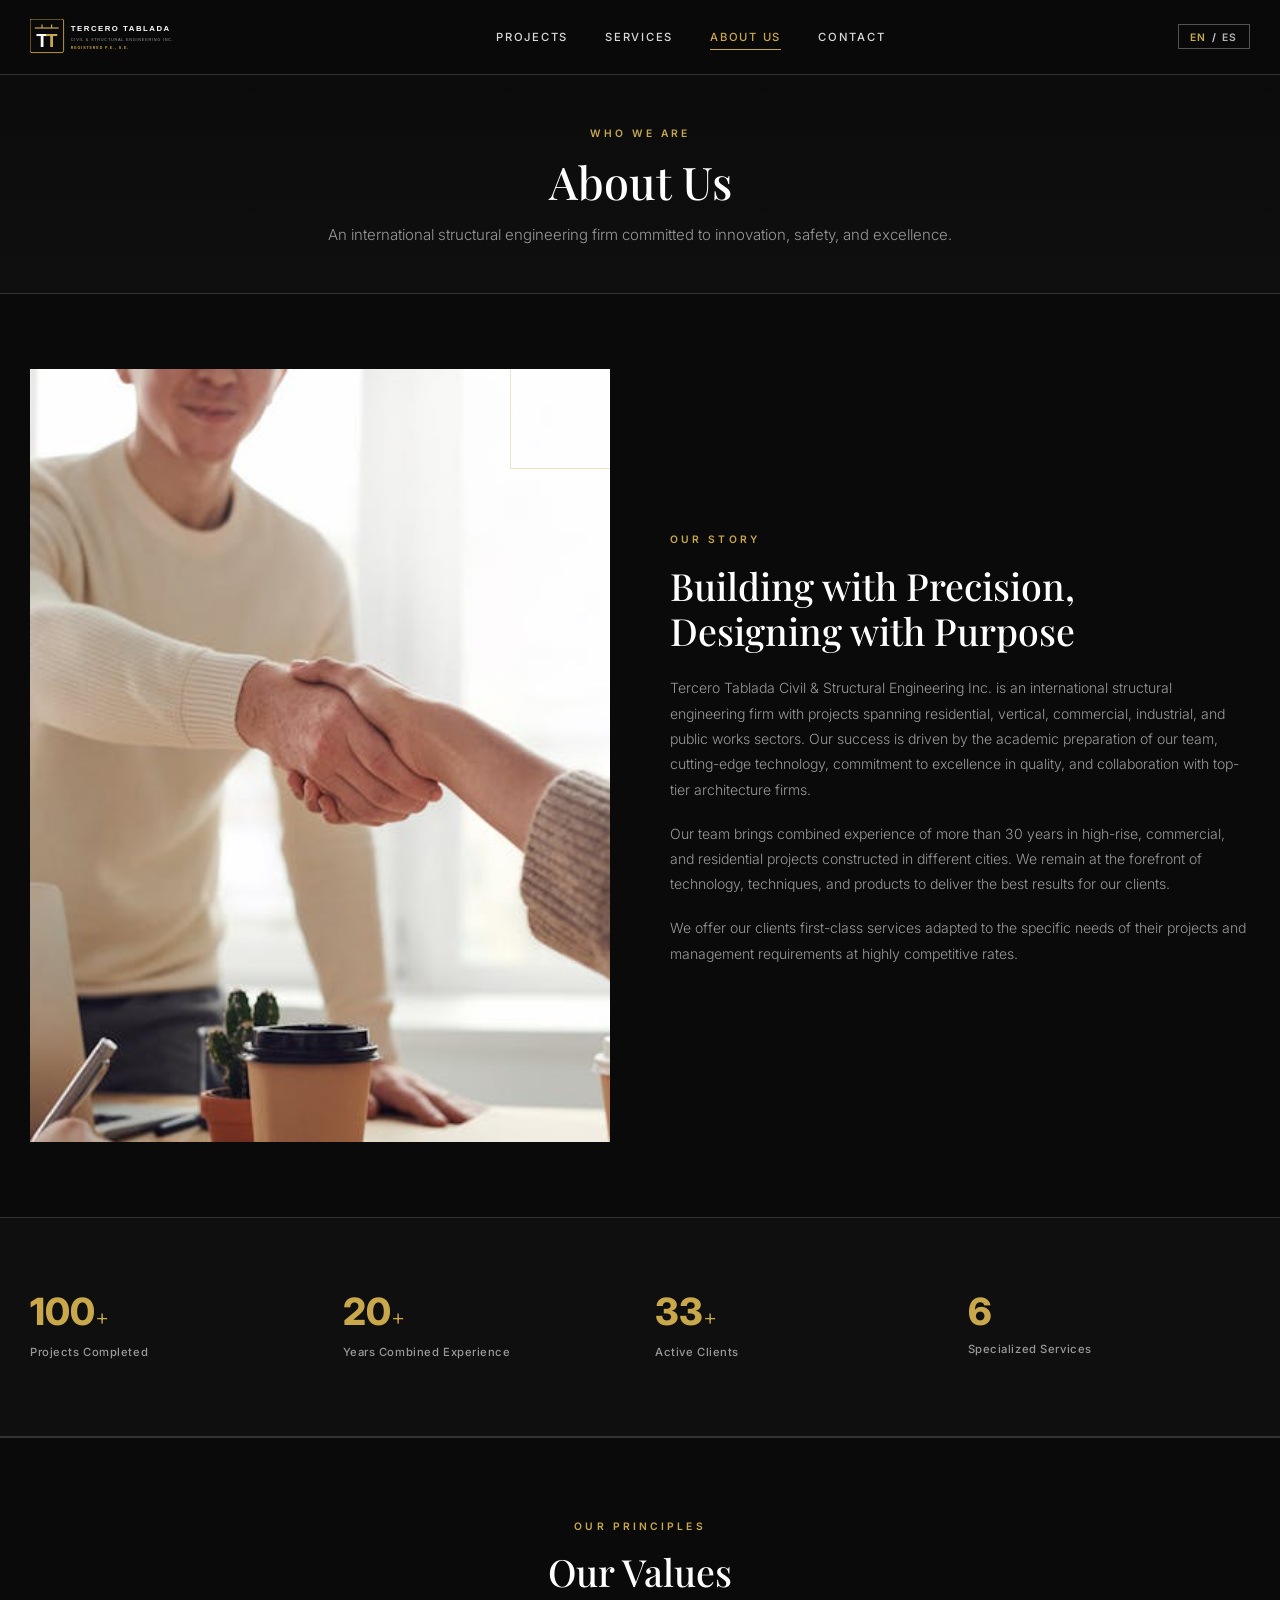
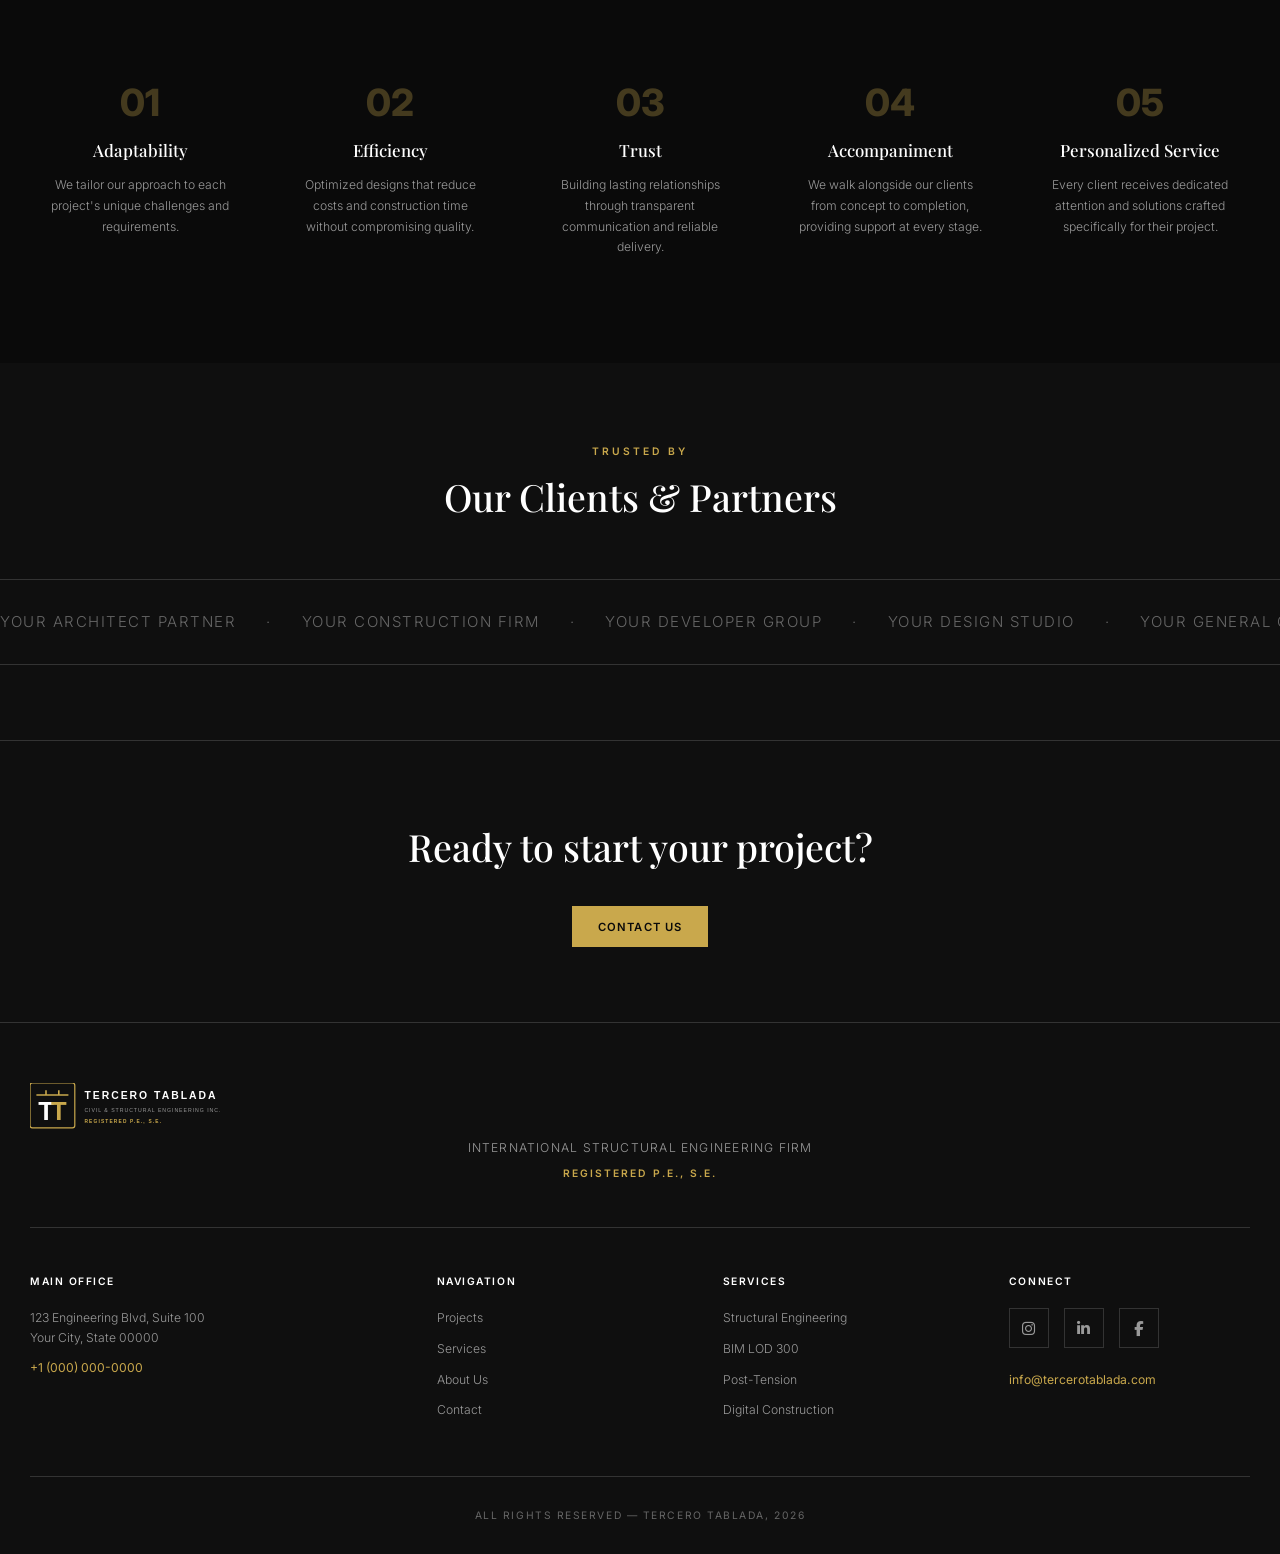
==== about.html @ ed94ec61 "Initial release: Tercero Tablada website Complete multi-page website for Tercero Tablada Civil & Str" ====
<!DOCTYPE html>
<html lang="en">
<head>
  <meta charset="UTF-8">
  <meta name="viewport" content="width=device-width, initial-scale=1.0">
  <title>About Us | Tercero Tablada</title>
  <meta name="description" content="Learn about Tercero Tablada Civil & Structural Engineering Inc. Our team, mission, and commitment to excellence.">
  <link rel="stylesheet" href="assets/css/styles.css">
  <link rel="preconnect" href="https://fonts.googleapis.com">
  <link rel="preconnect" href="https://fonts.gstatic.com" crossorigin>
  <link href="https://fonts.googleapis.com/css2?family=Inter:wght@300;400;500;600;700;800;900&family=Playfair+Display:wght@400;500;600;700&display=swap" rel="stylesheet">
  <link rel="stylesheet" href="https://cdnjs.cloudflare.com/ajax/libs/font-awesome/6.5.1/css/all.min.css">
</head>
<body>

  <!-- HEADER -->
  <header class="header header--solid" id="header">
    <div class="header__inner">
      <a href="index.html" class="header__logo"><img src="assets/img/logo-tt-v2.svg" alt="Tercero Tablada" class="header__logo-img"></a>
      <nav class="header__nav" id="mainNav">
        <a href="projects.html" data-en="Projects" data-es="Proyectos">Projects</a>
        <a href="services.html" data-en="Services" data-es="Servicios">Services</a>
        <a href="about.html" class="nav-active" data-en="About Us" data-es="Nosotros">About Us</a>
        <a href="contact.html" data-en="Contact" data-es="Contacto">Contact</a>
      </nav>
      <div class="header__actions">
        <button class="lang-toggle" id="langToggle" aria-label="Toggle language"><span class="lang-active">EN</span> / <span class="lang-inactive">ES</span></button>
        <button class="hamburger" id="hamburger" aria-label="Open menu"><span></span><span></span><span></span></button>
      </div>
    </div>
  </header>

  <div class="mobile-menu" id="mobileMenu">
    <nav class="mobile-menu__nav">
      <a href="projects.html" data-en="Projects" data-es="Proyectos">Projects</a>
      <a href="services.html" data-en="Services" data-es="Servicios">Services</a>
      <a href="about.html" data-en="About Us" data-es="Nosotros">About Us</a>
      <a href="contact.html" data-en="Contact" data-es="Contacto">Contact</a>
    </nav>
  </div>

  <!-- PAGE HERO -->
  <section class="page-hero">
    <div class="container">
      <span class="section__label" data-en="Who We Are" data-es="Quienes Somos">Who We Are</span>
      <h1 class="page-hero__title" data-en="About Us" data-es="Sobre Nosotros">About Us</h1>
      <p class="page-hero__subtitle" data-en="An international structural engineering firm committed to innovation, safety, and excellence." data-es="Un despacho internacional de ingenieria estructural comprometido con la innovacion, seguridad y excelencia.">An international structural engineering firm committed to innovation, safety, and excellence.</p>
    </div>
  </section>

  <!-- ABOUT CONTENT -->
  <section class="section about-page">
    <div class="container">
      <div class="about__grid">
        <div class="about__image" data-aos="fade-right">
          <img src="assets/img/team.jpg" alt="Tercero Tablada Engineering Team" loading="lazy">
        </div>
        <div class="about__content" data-aos="fade-left">
          <span class="section__label" data-en="Our Story" data-es="Nuestra Historia">Our Story</span>
          <h2 class="section__title" data-en="Building with Precision, Designing with Purpose" data-es="Construyendo con Precision, Disenando con Proposito">Building with Precision, Designing with Purpose</h2>
          <p data-en="Tercero Tablada Civil & Structural Engineering Inc. is an international structural engineering firm with projects spanning residential, vertical, commercial, industrial, and public works sectors. Our success is driven by the academic preparation of our team, cutting-edge technology, commitment to excellence in quality, and collaboration with top-tier architecture firms." data-es="Tercero Tablada Civil & Structural Engineering Inc. es un despacho internacional de ingenieria estructural con proyectos en los sectores residencial, vertical, comercial, industrial y de obras publicas. Nuestro exito se basa en la preparacion academica de nuestro equipo, tecnologia de punta, compromiso con la excelencia en calidad y colaboracion con firmas de arquitectura de primer nivel.">Tercero Tablada Civil & Structural Engineering Inc. is an international structural engineering firm with projects spanning residential, vertical, commercial, industrial, and public works sectors. Our success is driven by the academic preparation of our team, cutting-edge technology, commitment to excellence in quality, and collaboration with top-tier architecture firms.</p>
          <p data-en="Our team brings combined experience of more than 30 years in high-rise, commercial, and residential projects constructed in different cities. We remain at the forefront of technology, techniques, and products to deliver the best results for our clients." data-es="Nuestro equipo cuenta con una experiencia combinada de mas de 30 anos en proyectos de gran altura, comerciales y residenciales construidos en diferentes ciudades. Nos mantenemos a la vanguardia de la tecnologia, tecnicas y productos para entregar los mejores resultados a nuestros clientes.">Our team brings combined experience of more than 30 years in high-rise, commercial, and residential projects constructed in different cities. We remain at the forefront of technology, techniques, and products to deliver the best results for our clients.</p>
          <p data-en="We offer our clients first-class services adapted to the specific needs of their projects and management requirements at highly competitive rates." data-es="Ofrecemos a nuestros clientes servicios de primera linea adaptados a las necesidades especificas de sus proyectos y requisitos de gestion a tarifas muy competitivas.">We offer our clients first-class services adapted to the specific needs of their projects and management requirements at highly competitive rates.</p>
        </div>
      </div>
    </div>
  </section>

  <!-- STATS -->
  <section class="section stats-section">
    <div class="container">
      <div class="stats-grid">
        <div class="stat" data-aos="fade-up">
          <span class="stat__number" data-count="150">0</span><span class="stat__suffix">+</span>
          <span class="stat__label" data-en="Projects Completed" data-es="Proyectos Completados">Projects Completed</span>
        </div>
        <div class="stat" data-aos="fade-up" data-aos-delay="100">
          <span class="stat__number" data-count="30">0</span><span class="stat__suffix">+</span>
          <span class="stat__label" data-en="Years Combined Experience" data-es="Anos de Experiencia Combinada">Years Combined Experience</span>
        </div>
        <div class="stat" data-aos="fade-up" data-aos-delay="200">
          <span class="stat__number" data-count="50">0</span><span class="stat__suffix">+</span>
          <span class="stat__label" data-en="Active Clients" data-es="Clientes Activos">Active Clients</span>
        </div>
        <div class="stat" data-aos="fade-up" data-aos-delay="300">
          <span class="stat__number" data-count="9">0</span>
          <span class="stat__label" data-en="Specialized Services" data-es="Servicios Especializados">Specialized Services</span>
        </div>
      </div>
    </div>
  </section>

  <!-- VALUES -->
  <section class="section values">
    <div class="container">
      <div class="section__header">
        <span class="section__label" data-en="Our Principles" data-es="Nuestros Principios">Our Principles</span>
        <h2 class="section__title" data-en="Our Values" data-es="Nuestros Valores">Our Values</h2>
      </div>
      <div class="values__grid">
        <div class="value-item" data-aos="fade-up"><span class="value-item__number">01</span><h3 data-en="Adaptability" data-es="Adaptabilidad">Adaptability</h3><p data-en="We tailor our approach to each project's unique challenges and requirements." data-es="Adaptamos nuestro enfoque a los retos y requisitos unicos de cada proyecto.">We tailor our approach to each project's unique challenges and requirements.</p></div>
        <div class="value-item" data-aos="fade-up" data-aos-delay="100"><span class="value-item__number">02</span><h3 data-en="Efficiency" data-es="Eficiencia">Efficiency</h3><p data-en="Optimized designs that reduce costs and construction time without compromising quality." data-es="Disenos optimizados que reducen costos y tiempo de construccion sin comprometer la calidad.">Optimized designs that reduce costs and construction time without compromising quality.</p></div>
        <div class="value-item" data-aos="fade-up" data-aos-delay="200"><span class="value-item__number">03</span><h3 data-en="Trust" data-es="Confianza">Trust</h3><p data-en="Building lasting relationships through transparent communication and reliable delivery." data-es="Construyendo relaciones duraderas a traves de comunicacion transparente y entrega confiable.">Building lasting relationships through transparent communication and reliable delivery.</p></div>
        <div class="value-item" data-aos="fade-up" data-aos-delay="300"><span class="value-item__number">04</span><h3 data-en="Accompaniment" data-es="Acompanamiento">Accompaniment</h3><p data-en="We walk alongside our clients from concept to completion, providing support at every stage." data-es="Acompanamos a nuestros clientes desde el concepto hasta la terminacion, brindando soporte en cada etapa.">We walk alongside our clients from concept to completion, providing support at every stage.</p></div>
        <div class="value-item" data-aos="fade-up" data-aos-delay="400"><span class="value-item__number">05</span><h3 data-en="Personalized Service" data-es="Servicio Personalizado">Personalized Service</h3><p data-en="Every client receives dedicated attention and solutions crafted specifically for their project." data-es="Cada cliente recibe atencion dedicada y soluciones disenadas especificamente para su proyecto.">Every client receives dedicated attention and solutions crafted specifically for their project.</p></div>
      </div>
    </div>
  </section>

  <!-- CLIENTS MARQUEE -->
  <section class="section clients">
    <div class="container">
      <div class="section__header">
        <span class="section__label" data-en="Trusted By" data-es="La Confianza De">Trusted By</span>
        <h2 class="section__title" data-en="Our Clients &amp; Partners" data-es="Nuestros Clientes y Socios">Our Clients &amp; Partners</h2>
      </div>
    </div>
    <div class="marquee">
      <div class="marquee__track">
        <span>YOUR ARCHITECT PARTNER</span><span>&middot;</span><span>YOUR CONSTRUCTION FIRM</span><span>&middot;</span><span>YOUR DEVELOPER GROUP</span><span>&middot;</span><span>YOUR DESIGN STUDIO</span><span>&middot;</span><span>YOUR GENERAL CONTRACTOR</span><span>&middot;</span><span>YOUR ARCHITECTURE OFFICE</span><span>&middot;</span><span>YOUR REAL ESTATE PARTNER</span><span>&middot;</span><span>YOUR BUILDER CO.</span><span>&middot;</span>
        <span>YOUR ARCHITECT PARTNER</span><span>&middot;</span><span>YOUR CONSTRUCTION FIRM</span><span>&middot;</span><span>YOUR DEVELOPER GROUP</span><span>&middot;</span><span>YOUR DESIGN STUDIO</span><span>&middot;</span><span>YOUR GENERAL CONTRACTOR</span><span>&middot;</span><span>YOUR ARCHITECTURE OFFICE</span><span>&middot;</span><span>YOUR REAL ESTATE PARTNER</span><span>&middot;</span><span>YOUR BUILDER CO.</span><span>&middot;</span>
      </div>
    </div>
  </section>

  <!-- CTA -->
  <section class="section cta-section">
    <div class="container cta-section__inner">
      <h2 data-en="Ready to start your project?" data-es="Listo para comenzar su proyecto?">Ready to start your project?</h2>
      <a href="contact.html" class="btn btn--primary" data-en="Contact Us" data-es="Contactenos">Contact Us</a>
    </div>
  </section>

  <!-- FOOTER -->
  <footer class="footer">
    <div class="container">
      <div class="footer__top"><div class="footer__brand"><img src="assets/img/logo-tt-v2.svg" alt="Tercero Tablada" class="footer__logo-img"><p class="footer__tagline" data-en="International Structural Engineering Firm" data-es="Despacho Internacional de Ingenieria Estructural">International Structural Engineering Firm</p><p class="footer__credential">Registered P.E., S.E.</p></div></div>
      <div class="footer__grid">
        <div class="footer__office"><h4 data-en="Main Office" data-es="Oficina Principal">Main Office</h4><p>123 Engineering Blvd, Suite 100<br>Your City, State 00000</p><a href="tel:+10000000000">+1 (000) 000-0000</a></div>
        <div class="footer__links"><h4 data-en="Navigation" data-es="Navegacion">Navigation</h4><a href="projects.html" data-en="Projects" data-es="Proyectos">Projects</a><a href="services.html" data-en="Services" data-es="Servicios">Services</a><a href="about.html" data-en="About Us" data-es="Nosotros">About Us</a><a href="contact.html" data-en="Contact" data-es="Contacto">Contact</a></div>
        <div class="footer__links"><h4 data-en="Services" data-es="Servicios">Services</h4><a href="services.html">Structural Engineering</a><a href="services.html">BIM LOD 300</a><a href="services.html">Post-Tension</a><a href="services.html">Digital Construction</a></div>
        <div class="footer__social"><h4 data-en="Connect" data-es="Conecta">Connect</h4><div class="footer__social-icons"><a href="#" aria-label="Instagram"><i class="fa-brands fa-instagram"></i></a><a href="#" aria-label="LinkedIn"><i class="fa-brands fa-linkedin-in"></i></a><a href="#" aria-label="Facebook"><i class="fa-brands fa-facebook-f"></i></a></div><a href="mailto:info@tercerotablada.com" class="footer__email">info@tercerotablada.com</a></div>
      </div>
      <div class="footer__bottom"><p data-en="ALL RIGHTS RESERVED &mdash; TERCERO TABLADA, 2026" data-es="TODOS LOS DERECHOS RESERVADOS &mdash; TERCERO TABLADA, 2026">ALL RIGHTS RESERVED &mdash; TERCERO TABLADA, 2026</p></div>
    </div>
  </footer>

  <script src="assets/js/script.js"></script>
</body>
</html>
---- assets/css/styles.css ----
/* ========================================
   TERCERO TABLADA - STYLES
   Dark elegant theme inspired by EstructuraMX
   ======================================== */

/* ---------- RESET & BASE ---------- */
*, *::before, *::after {
  margin: 0;
  padding: 0;
  box-sizing: border-box;
}

:root {
  --color-bg: #0a0a0a;
  --color-bg-alt: #0f0f0f;
  --color-bg-card: #181818;
  --color-surface: #222222;
  --color-border: #333333;
  --color-text: #ffffff;
  --color-text-muted: #999999;
  --color-text-dim: #666666;
  --color-accent: #c9a84c;
  --color-accent-light: #e0c572;
  --color-accent-dark: #a8893a;
  --font-primary: 'Inter', -apple-system, BlinkMacSystemFont, sans-serif;
  --font-display: 'Playfair Display', Georgia, serif;
  --ease-out: cubic-bezier(0.16, 1, 0.3, 1);
  --ease-in-out: cubic-bezier(0.65, 0, 0.35, 1);
}

html {
  scroll-behavior: smooth;
  font-size: 15px;
}

body {
  font-family: var(--font-primary);
  background: var(--color-bg);
  color: var(--color-text);
  line-height: 1.6;
  overflow-x: hidden;
  -webkit-font-smoothing: antialiased;
}

a {
  color: inherit;
  text-decoration: none;
}

img, svg {
  display: block;
  max-width: 100%;
}

.container {
  width: 100%;
  max-width: var(--container-max, 1280px);
  margin: 0 auto;
  padding: 0 2rem;
}

/* ---------- BUTTONS ---------- */
.btn {
  display: inline-flex;
  align-items: center;
  justify-content: center;
  padding: 0.75rem 1.75rem;
  font-family: var(--font-primary);
  font-size: 0.75rem;
  font-weight: 600;
  letter-spacing: 0.1em;
  text-transform: uppercase;
  border: none;
  border-radius: 0;
  cursor: pointer;
  transition: all 0.4s var(--ease-out);
  position: relative;
  overflow: hidden;
}

.btn--primary {
  background: var(--color-accent);
  color: var(--color-bg);
}

.btn--primary:hover {
  background: var(--color-accent-light);
  transform: translateY(-2px);
  box-shadow: 0 8px 30px rgba(201, 168, 76, 0.3);
}

.btn--outline {
  background: transparent;
  color: var(--color-text);
  border: 1px solid rgba(255, 255, 255, 0.3);
}

.btn--outline:hover {
  border-color: var(--color-accent);
  color: var(--color-accent);
  transform: translateY(-2px);
}

.btn--dark {
  background: var(--color-surface);
  color: var(--color-text);
  border: 1px solid var(--color-border);
}

.btn--dark:hover {
  background: var(--color-accent);
  color: var(--color-bg);
  border-color: var(--color-accent);
}

.btn--full {
  width: 100%;
}

/* ---------- HEADER ---------- */
.header {
  position: fixed;
  top: 0;
  left: 0;
  right: 0;
  z-index: 1000;
  padding: 1.25rem 0;
  transition: all 0.4s var(--ease-out);
}

.header.scrolled {
  background: rgba(10, 10, 10, 0.95);
  backdrop-filter: blur(20px);
  -webkit-backdrop-filter: blur(20px);
  padding: 0.75rem 0;
  border-bottom: 1px solid var(--color-border);
}

.header__inner {
  display: flex;
  align-items: center;
  justify-content: space-between;
  max-width: var(--container-max, 1280px);
  margin: 0 auto;
  padding: 0 2rem;
}

.header__logo {
  z-index: 1001;
}

.header__logo-img {
  height: 36px;
  width: auto;
}

.footer__logo-img {
  height: 48px;
  width: auto;
  margin-bottom: 0.5rem;
}

.logo-text {
  font-family: var(--font-primary);
  font-size: 1.125rem;
  font-weight: 800;
  letter-spacing: 0.15em;
  text-transform: uppercase;
}

.logo-accent {
  color: var(--color-accent);
  font-weight: 400;
}

.header__nav {
  display: flex;
  gap: 2.5rem;
}

.header__nav a {
  font-size: 0.75rem;
  font-weight: 500;
  letter-spacing: 0.15em;
  text-transform: uppercase;
  color: rgba(255, 255, 255, 0.85);
  transition: color 0.3s ease;
  position: relative;
}

.header__nav a::after {
  content: '';
  position: absolute;
  bottom: -4px;
  left: 0;
  width: 0;
  height: 1px;
  background: var(--color-accent);
  transition: width 0.4s var(--ease-out);
}

.header__nav a:hover {
  color: #ffffff;
}

.header__nav a:hover::after {
  width: 100%;
}

.header__actions {
  display: flex;
  align-items: center;
  gap: 1.5rem;
}

/* ---------- LANGUAGE TOGGLE ---------- */
.lang-toggle {
  background: none;
  border: 1px solid rgba(255, 255, 255, 0.3);
  color: rgba(255, 255, 255, 0.85);
  padding: 0.375rem 0.75rem;
  font-size: 0.6875rem;
  font-family: var(--font-primary);
  font-weight: 600;
  letter-spacing: 0.15em;
  cursor: pointer;
  transition: all 0.3s ease;
}

.lang-toggle:hover {
  border-color: var(--color-accent);
  color: var(--color-accent);
}

.lang-active {
  color: var(--color-accent);
}

.lang-inactive {
  color: rgba(255, 255, 255, 0.7);
}

/* ---------- HAMBURGER ---------- */
.hamburger {
  display: none;
  flex-direction: column;
  gap: 5px;
  background: none;
  border: none;
  cursor: pointer;
  padding: 4px;
  z-index: 1001;
}

.hamburger span {
  display: block;
  width: 24px;
  height: 1.5px;
  background: var(--color-text);
  transition: all 0.4s var(--ease-out);
  transform-origin: center;
}

.hamburger.active span:nth-child(1) {
  transform: rotate(45deg) translate(4px, 5px);
}

.hamburger.active span:nth-child(2) {
  opacity: 0;
}

.hamburger.active span:nth-child(3) {
  transform: rotate(-45deg) translate(4px, -5px);
}

/* ---------- MOBILE MENU ---------- */
.mobile-menu {
  position: fixed;
  inset: 0;
  background: var(--color-bg);
  z-index: 999;
  display: flex;
  align-items: center;
  justify-content: center;
  opacity: 0;
  visibility: hidden;
  transition: all 0.5s var(--ease-out);
}

.mobile-menu.active {
  opacity: 1;
  visibility: visible;
}

.mobile-menu__nav {
  display: flex;
  flex-direction: column;
  align-items: center;
  gap: 2rem;
}

.mobile-menu__nav a {
  font-size: 2rem;
  font-weight: 300;
  letter-spacing: 0.1em;
  text-transform: uppercase;
  color: var(--color-text-muted);
  transition: all 0.3s ease;
  transform: translateY(20px);
  opacity: 0;
}

.mobile-menu.active .mobile-menu__nav a {
  transform: translateY(0);
  opacity: 1;
}

.mobile-menu.active .mobile-menu__nav a:nth-child(1) { transition-delay: 0.1s; }
.mobile-menu.active .mobile-menu__nav a:nth-child(2) { transition-delay: 0.15s; }
.mobile-menu.active .mobile-menu__nav a:nth-child(3) { transition-delay: 0.2s; }
.mobile-menu.active .mobile-menu__nav a:nth-child(4) { transition-delay: 0.25s; }
.mobile-menu.active .mobile-menu__nav a:nth-child(5) { transition-delay: 0.3s; }

.mobile-menu__nav a:hover {
  color: var(--color-accent);
}

/* ---------- HERO ---------- */
.hero {
  position: relative;
  min-height: 100vh;
  display: flex;
  align-items: center;
  justify-content: center;
  overflow: hidden;
}

.hero__bg {
  position: absolute;
  inset: 0;
  z-index: 0;
}

.hero__bg video,
.hero__bg-placeholder {
  width: 100%;
  height: 100%;
  object-fit: cover;
}

.hero__bg-placeholder {
  background: linear-gradient(135deg, #0a0a0a 0%, #1a1a2e 50%, #0a0a0a 100%);
  animation: heroShimmer 8s ease-in-out infinite alternate;
}

@keyframes heroShimmer {
  0% { background: linear-gradient(135deg, #0a0a0a 0%, #1a1a2e 50%, #0a0a0a 100%); }
  100% { background: linear-gradient(135deg, #0a0a0a 0%, #2a1a1a 50%, #0a0a0a 100%); }
}

.hero__overlay {
  position: absolute;
  inset: 0;
  background: linear-gradient(
    to bottom,
    rgba(10, 10, 10, 0.4) 0%,
    rgba(10, 10, 10, 0.6) 50%,
    rgba(10, 10, 10, 0.95) 100%
  );
  z-index: 1;
}

.hero__content {
  position: relative;
  z-index: 2;
  text-align: center;
  max-width: 900px;
  padding: 0 2rem;
}

.hero__badge {
  display: inline-block;
  font-size: 0.625rem;
  font-weight: 600;
  letter-spacing: 0.25em;
  text-transform: uppercase;
  color: var(--color-accent);
  border: 1px solid var(--color-accent);
  padding: 0.4rem 1.25rem;
  margin-bottom: 1.5rem;
  opacity: 0;
  transform: translateY(20px);
  animation: fadeInUp 0.8s var(--ease-out) 0.2s forwards;
}

.hero__title {
  font-family: var(--font-primary);
  font-weight: 900;
  line-height: 1;
  margin-bottom: 1.5rem;
}

.hero__title-line {
  display: block;
  font-size: clamp(2.5rem, 6vw, 4.5rem);
  letter-spacing: 0.05em;
  opacity: 0;
  transform: translateY(30px);
  animation: fadeInUp 0.8s var(--ease-out) 0.4s forwards;
}

.hero__title-line.accent {
  color: var(--color-accent);
  font-weight: 300;
  font-size: clamp(1.25rem, 3vw, 2.25rem);
  letter-spacing: 0.15em;
  animation-delay: 0.6s;
}

.hero__materials {
  font-size: 0.6875rem;
  font-weight: 500;
  letter-spacing: 0.2em;
  color: var(--color-text-muted);
  margin-bottom: 1.25rem;
  opacity: 0;
  transform: translateY(20px);
  animation: fadeInUp 0.8s var(--ease-out) 0.8s forwards;
}

.hero__desc {
  font-size: 0.875rem;
  font-weight: 300;
  line-height: 1.7;
  color: var(--color-text-muted);
  max-width: 560px;
  margin: 0 auto 1.75rem;
  opacity: 0;
  transform: translateY(20px);
  animation: fadeInUp 0.8s var(--ease-out) 1s forwards;
}

.hero__cta {
  display: flex;
  gap: 1rem;
  justify-content: center;
  flex-wrap: wrap;
  opacity: 0;
  transform: translateY(20px);
  animation: fadeInUp 0.8s var(--ease-out) 1.2s forwards;
}

.hero__credential {
  font-size: 0.6875rem;
  font-weight: 500;
  letter-spacing: 0.2em;
  text-transform: uppercase;
  color: var(--color-text-dim);
  margin-top: 2rem;
  opacity: 0;
  transform: translateY(20px);
  animation: fadeInUp 0.8s var(--ease-out) 1.4s forwards;
}

.hero__scroll {
  position: absolute;
  bottom: 2rem;
  left: 50%;
  transform: translateX(-50%);
  z-index: 2;
}

.hero__scroll-line {
  width: 1px;
  height: 60px;
  background: linear-gradient(to bottom, var(--color-accent), transparent);
  animation: scrollPulse 2s ease-in-out infinite;
}

@keyframes scrollPulse {
  0%, 100% { opacity: 1; transform: scaleY(1); }
  50% { opacity: 0.3; transform: scaleY(0.5); }
}

@keyframes fadeInUp {
  to { opacity: 1; transform: translateY(0); }
}

/* ---------- SECTIONS ---------- */
.section {
  padding: 5rem 0;
}

.section__header {
  text-align: center;
  margin-bottom: 4rem;
}

.section__label {
  display: inline-block;
  font-size: 0.6875rem;
  font-weight: 600;
  letter-spacing: 0.3em;
  text-transform: uppercase;
  color: var(--color-accent);
  margin-bottom: 1rem;
}

.section__title {
  font-family: var(--font-display);
  font-size: clamp(1.75rem, 3vw, 2.5rem);
  font-weight: 500;
  line-height: 1.2;
  margin-bottom: 1rem;
}

.section__subtitle {
  font-size: 1rem;
  font-weight: 300;
  color: var(--color-text-muted);
  max-width: 600px;
  margin: 0 auto;
  line-height: 1.8;
}

/* ---------- PROJECTS ---------- */
.projects {
  background: var(--color-bg);
}

.projects__grid {
  display: grid;
  grid-template-columns: repeat(2, 1fr);
  gap: 1.5rem;
}

.project-card {
  position: relative;
  overflow: hidden;
  aspect-ratio: 4/3;
  display: block;
  background: var(--color-bg-card);
}

.project-card__img {
  width: 100%;
  height: 100%;
  transition: transform 0.6s var(--ease-out);
}

.project-card__img img {
  width: 100%;
  height: 100%;
  object-fit: cover;
  display: block;
}

.project-card:hover .project-card__img {
  transform: scale(1.05);
}

.project-card__placeholder {
  width: 100%;
  height: 100%;
  display: flex;
  align-items: center;
  justify-content: center;
  background: linear-gradient(135deg, #1c1c2e 0%, #2a2a3d 50%, #1a1a2a 100%);
  color: var(--color-accent);
}

.project-card__placeholder svg {
  width: 64px;
  height: 64px;
  opacity: 0.5;
}

.project-card__info {
  position: absolute;
  bottom: 0;
  left: 0;
  right: 0;
  padding: 2rem;
  background: linear-gradient(to top, rgba(0, 0, 0, 0.9) 0%, transparent 100%);
  transform: translateY(0);
  opacity: 1;
  transition: all 0.4s var(--ease-out);
}

.project-card:hover .project-card__info {
  padding-bottom: 2.5rem;
}

.project-card__info h3 {
  font-family: var(--font-display);
  font-size: 1.25rem;
  font-weight: 500;
  margin-bottom: 0.25rem;
}

.project-card__info span {
  font-size: 0.75rem;
  font-weight: 500;
  letter-spacing: 0.1em;
  text-transform: uppercase;
  color: var(--color-accent);
}

.projects__cta {
  text-align: center;
  margin-top: 3rem;
}

/* ---------- SERVICES ---------- */
.services {
  background: var(--color-bg-alt);
}

.services__grid {
  display: grid;
  grid-template-columns: repeat(3, 1fr);
  gap: 2rem;
}

.service-card {
  background: var(--color-bg-card);
  border: 1px solid var(--color-border);
  padding: 2.5rem 2rem;
  transition: all 0.4s var(--ease-out);
  position: relative;
  overflow: hidden;
}

.service-card::before {
  content: '';
  position: absolute;
  top: 0;
  left: 0;
  width: 100%;
  height: 2px;
  background: var(--color-accent);
  transform: scaleX(0);
  transform-origin: left;
  transition: transform 0.4s var(--ease-out);
}

.service-card:hover {
  border-color: var(--color-accent);
  transform: translateY(-4px);
}

.service-card:hover::before {
  transform: scaleX(1);
}

.service-card__icon {
  width: 48px;
  height: 48px;
  margin-bottom: 1.5rem;
  color: var(--color-accent);
}

.service-card h3 {
  font-family: var(--font-display);
  font-size: 1.25rem;
  font-weight: 500;
  margin-bottom: 0.75rem;
}

.service-card p {
  font-size: 0.875rem;
  font-weight: 300;
  line-height: 1.7;
  color: var(--color-text-muted);
}

/* ---------- ABOUT ---------- */
.about {
  background: var(--color-bg);
}

.about__grid {
  display: grid;
  grid-template-columns: 1fr 1fr;
  gap: 4rem;
  align-items: center;
}

.about__image {
  aspect-ratio: 3/4;
  overflow: hidden;
  position: relative;
}

.about__image img {
  width: 100%;
  height: 100%;
  object-fit: cover;
  display: block;
}

.about__image-placeholder {
  width: 100%;
  height: 100%;
  background: linear-gradient(135deg, var(--color-bg-card) 0%, var(--color-surface) 100%);
  display: flex;
  align-items: center;
  justify-content: center;
  color: var(--color-text-dim);
}

.about__image-placeholder svg {
  width: 80px;
  height: 80px;
  opacity: 0.2;
}

.about__image::after {
  content: '';
  position: absolute;
  top: -20px;
  right: -20px;
  width: 120px;
  height: 120px;
  border: 1px solid var(--color-accent);
  opacity: 0.3;
}

.about__content .section__label {
  text-align: left;
}

.about__content .section__title {
  text-align: left;
  margin-bottom: 1.5rem;
}

.about__content p {
  font-size: 0.9375rem;
  font-weight: 300;
  line-height: 1.8;
  color: var(--color-text-muted);
  margin-bottom: 1.25rem;
}

.about__stats {
  display: flex;
  gap: 3rem;
  margin-top: 2.5rem;
  padding-top: 2.5rem;
  border-top: 1px solid var(--color-border);
}

.stat {
  text-align: left;
}

.stat__number {
  font-size: 2.5rem;
  font-weight: 800;
  color: var(--color-accent);
  line-height: 1;
}

.stat__suffix {
  font-size: 1.5rem;
  font-weight: 300;
  color: var(--color-accent);
}

.stat__label {
  display: block;
  font-size: 0.75rem;
  font-weight: 500;
  letter-spacing: 0.05em;
  color: var(--color-text-muted);
  margin-top: 0.5rem;
}

/* ---------- CLIENTS MARQUEE ---------- */
.clients {
  background: var(--color-bg-alt);
  overflow: hidden;
}

.marquee {
  overflow: hidden;
  padding: 2rem 0;
  border-top: 1px solid var(--color-border);
  border-bottom: 1px solid var(--color-border);
}

.marquee__track {
  display: flex;
  gap: 2rem;
  animation: marquee 30s linear infinite;
  width: max-content;
}

.marquee__track span {
  font-size: 1rem;
  font-weight: 300;
  letter-spacing: 0.1em;
  text-transform: uppercase;
  color: var(--color-text-dim);
  white-space: nowrap;
  flex-shrink: 0;
}

@keyframes marquee {
  0% { transform: translateX(0); }
  100% { transform: translateX(-50%); }
}

/* ---------- CONTACT ---------- */
.contact {
  background: var(--color-bg);
}

.contact__grid {
  display: grid;
  grid-template-columns: 1fr 1fr;
  gap: 4rem;
  align-items: start;
}

.contact__info .section__label {
  text-align: left;
}

.contact__info .section__title {
  text-align: left;
}

.contact__info > p {
  font-size: 0.9375rem;
  font-weight: 300;
  line-height: 1.8;
  color: var(--color-text-muted);
  margin-bottom: 2.5rem;
}

.contact__details {
  display: flex;
  flex-direction: column;
  gap: 1.5rem;
}

.contact__item {
  display: flex;
  gap: 1rem;
  align-items: flex-start;
}

.contact__item svg {
  width: 24px;
  height: 24px;
  flex-shrink: 0;
  color: var(--color-accent);
  margin-top: 0.25rem;
}

.contact__item strong {
  display: block;
  font-size: 0.75rem;
  font-weight: 600;
  letter-spacing: 0.1em;
  text-transform: uppercase;
  color: var(--color-text);
  margin-bottom: 0.25rem;
}

.contact__item p {
  font-size: 0.875rem;
  font-weight: 300;
  color: var(--color-text-muted);
  line-height: 1.6;
}

.contact__item a {
  transition: color 0.3s ease;
}

.contact__item a:hover {
  color: var(--color-accent);
}

/* ---------- CONTACT FORM ---------- */
.contact__form-wrap {
  background: var(--color-bg-card);
  border: 1px solid var(--color-border);
  padding: 3rem;
}

.contact__form {
  display: grid;
  grid-template-columns: 1fr 1fr;
  gap: 1.5rem;
}

.form__group {
  position: relative;
}

.form__group--full {
  grid-column: 1 / -1;
}

.form__group input,
.form__group select,
.form__group textarea {
  width: 100%;
  background: var(--color-bg);
  border: 1px solid var(--color-border);
  color: var(--color-text);
  padding: 1rem 1rem 0.75rem;
  font-family: var(--font-primary);
  font-size: 0.875rem;
  font-weight: 300;
  transition: border-color 0.3s ease;
  outline: none;
  appearance: none;
  -webkit-appearance: none;
}

.form__group input:focus,
.form__group select:focus,
.form__group textarea:focus {
  border-color: var(--color-accent);
}

.form__group:not(.form__group--file) label {
  position: absolute;
  top: 50%;
  left: 1rem;
  transform: translateY(-50%);
  font-size: 0.75rem;
  font-weight: 500;
  letter-spacing: 0.05em;
  text-transform: uppercase;
  color: var(--color-text-dim);
  pointer-events: none;
  transition: all 0.3s ease;
}

.form__group:not(.form__group--file) textarea ~ label {
  top: 1rem;
  transform: none;
}

.form__group:not(.form__group--file) input:focus ~ label,
.form__group:not(.form__group--file) input:not(:placeholder-shown) ~ label,
.form__group:not(.form__group--file) select:focus ~ label,
.form__group:not(.form__group--file) select:valid ~ label,
.form__group:not(.form__group--file) textarea:focus ~ label,
.form__group:not(.form__group--file) textarea:not(:placeholder-shown) ~ label {
  top: 0.25rem;
  font-size: 0.625rem;
  color: var(--color-accent);
  transform: none;
}

.form__group select {
  cursor: pointer;
  padding-top: 1.25rem;
}

.form__group select option {
  background: var(--color-bg);
  color: var(--color-text);
}

.contact__form .btn {
  grid-column: 1 / -1;
  margin-top: 0.5rem;
}

/* ---------- VALUES ---------- */
.values {
  background: var(--color-bg);
  border-top: 1px solid var(--color-border);
}

.values__grid {
  display: grid;
  grid-template-columns: repeat(5, 1fr);
  gap: 2rem;
}

.value-item {
  text-align: center;
  padding: 2rem 1rem;
  position: relative;
}

.value-item__number {
  display: block;
  font-size: 2.5rem;
  font-weight: 800;
  color: var(--color-accent);
  opacity: 0.3;
  line-height: 1;
  margin-bottom: 1rem;
  font-family: var(--font-primary);
}

.value-item h3 {
  font-family: var(--font-display);
  font-size: 1.125rem;
  font-weight: 500;
  margin-bottom: 0.75rem;
}

.value-item p {
  font-size: 0.8125rem;
  font-weight: 300;
  line-height: 1.7;
  color: var(--color-text-muted);
}

/* ---------- FOOTER ---------- */
.footer {
  background: var(--color-bg-alt);
  border-top: 1px solid var(--color-border);
  padding: 4rem 0 2rem;
}

.footer__top {
  text-align: center;
  padding-bottom: 3rem;
  margin-bottom: 3rem;
  border-bottom: 1px solid var(--color-border);
}

.logo-text--large {
  font-size: 1.5rem;
}

.footer__tagline {
  font-size: 0.8125rem;
  font-weight: 300;
  letter-spacing: 0.1em;
  text-transform: uppercase;
  color: var(--color-text-muted);
  margin-top: 0.5rem;
}

.footer__credential {
  font-size: 0.6875rem;
  font-weight: 600;
  letter-spacing: 0.2em;
  text-transform: uppercase;
  color: var(--color-accent);
  margin-top: 0.5rem;
}

.footer__grid {
  display: grid;
  grid-template-columns: 1.5fr 1fr 1fr 1fr;
  gap: 3rem;
  padding-bottom: 3rem;
  border-bottom: 1px solid var(--color-border);
}

.footer__office h4,
.footer__links h4,
.footer__social h4 {
  font-size: 0.6875rem;
  font-weight: 600;
  letter-spacing: 0.15em;
  text-transform: uppercase;
  color: var(--color-text);
  margin-bottom: 1.25rem;
}

.footer__office p {
  font-size: 0.8125rem;
  font-weight: 300;
  color: var(--color-text-muted);
  line-height: 1.6;
  margin-bottom: 0.5rem;
}

.footer__office a {
  font-size: 0.8125rem;
  font-weight: 400;
  color: var(--color-accent);
  transition: color 0.3s ease;
}

.footer__office a:hover {
  color: var(--color-accent-light);
}

.footer__links a {
  display: block;
  font-size: 0.8125rem;
  font-weight: 300;
  color: var(--color-text-muted);
  margin-bottom: 0.75rem;
  transition: color 0.3s ease;
}

.footer__links a:hover {
  color: var(--color-accent);
}

.footer__social-icons {
  display: flex;
  gap: 1rem;
  margin-bottom: 1.25rem;
}

.footer__social-icons a {
  width: 40px;
  height: 40px;
  display: flex;
  align-items: center;
  justify-content: center;
  border: 1px solid var(--color-border);
  color: var(--color-text-muted);
  transition: all 0.3s ease;
}

.footer__social-icons a:hover {
  border-color: var(--color-accent);
  color: var(--color-accent);
  transform: translateY(-2px);
}

.footer__social-icons svg {
  width: 18px;
  height: 18px;
}

.footer__social-icons i {
  font-size: 1rem;
}

.footer__email {
  font-size: 0.8125rem;
  font-weight: 400;
  color: var(--color-accent);
  transition: color 0.3s ease;
}

.footer__email:hover {
  color: var(--color-accent-light);
}

.footer__bottom {
  padding-top: 2rem;
  text-align: center;
}

.footer__bottom p {
  font-size: 0.6875rem;
  font-weight: 400;
  color: var(--color-text-dim);
  letter-spacing: 0.15em;
  text-transform: uppercase;
}

/* ---------- PAGE HERO (subpages) ---------- */
.page-hero {
  padding: 8rem 0 3rem;
  text-align: center;
  background: linear-gradient(to bottom, var(--color-bg) 0%, var(--color-bg-alt) 100%);
  border-bottom: 1px solid var(--color-border);
}

.page-hero__title {
  font-family: var(--font-display);
  font-size: clamp(2rem, 4vw, 3rem);
  font-weight: 500;
  line-height: 1.1;
  margin-bottom: 1rem;
}

.page-hero__subtitle {
  font-size: 1rem;
  font-weight: 300;
  line-height: 1.8;
  color: var(--color-text-muted);
  max-width: 640px;
  margin: 0 auto;
}

/* ---------- HEADER SOLID (subpages) ---------- */
.header--solid {
  background: rgba(10, 10, 10, 0.95);
  backdrop-filter: blur(20px);
  -webkit-backdrop-filter: blur(20px);
  border-bottom: 1px solid var(--color-border);
}

/* ---------- NAV ACTIVE ---------- */
.nav-active {
  color: var(--color-accent) !important;
}

.nav-active::after {
  width: 100% !important;
}

/* ---------- PROJECTS FILTER ---------- */
.projects-filter {
  display: flex;
  justify-content: center;
  gap: 0.5rem;
  margin-bottom: 3rem;
  flex-wrap: wrap;
}

.filter-btn {
  background: none;
  border: 1px solid var(--color-border);
  color: var(--color-text-muted);
  padding: 0.5rem 1.25rem;
  font-family: var(--font-primary);
  font-size: 0.75rem;
  font-weight: 500;
  letter-spacing: 0.1em;
  text-transform: uppercase;
  cursor: pointer;
  transition: all 0.3s ease;
}

.filter-btn:hover,
.filter-btn.active {
  background: var(--color-accent);
  border-color: var(--color-accent);
  color: var(--color-bg);
}

.projects__grid--full {
  grid-template-columns: repeat(3, 1fr);
}

/* ---------- STATS GRID ---------- */
.stats-section {
  background: var(--color-bg-alt);
  border-top: 1px solid var(--color-border);
  border-bottom: 1px solid var(--color-border);
}

.stats-grid {
  display: grid;
  grid-template-columns: repeat(4, 1fr);
  gap: 2rem;
  text-align: center;
}

/* ---------- CTA SECTION ---------- */
.cta-section {
  background: var(--color-bg-alt);
  border-top: 1px solid var(--color-border);
}

.cta-section__inner {
  text-align: center;
}

.cta-section h2 {
  font-family: var(--font-display);
  font-size: clamp(1.5rem, 3vw, 2.5rem);
  font-weight: 500;
  margin-bottom: 2rem;
}

/* ---------- FILE UPLOAD ---------- */
.form__group--file {
  position: relative;
}

.form__group--file input[type="file"] {
  display: none;
}

.form__group--file .file-upload {
  display: flex;
  flex-direction: column;
  align-items: center;
  justify-content: center;
  gap: 0.35rem;
  padding: 1rem 0.75rem;
  border: 2px dashed var(--color-border);
  background: var(--color-bg);
  cursor: pointer;
  transition: all 0.3s ease;
  text-align: center;
  /* Override default label styles */
  position: static;
  transform: none;
  top: auto;
  left: auto;
  font-size: inherit;
  font-weight: inherit;
  letter-spacing: normal;
  text-transform: none;
  color: var(--color-text-muted);
  pointer-events: auto;
}

.form__group--file .file-upload:hover {
  border-color: var(--color-accent);
  background: rgba(201, 168, 76, 0.05);
}

.form__group--file .file-upload i {
  font-size: 1rem;
  color: var(--color-accent);
}

.form__group--file .file-upload span {
  font-size: 0.75rem;
  font-weight: 500;
  color: var(--color-text-muted);
}

.form__group--file .file-upload small {
  font-size: 0.625rem;
  color: var(--color-text-dim);
  display: block;
}

.file-list {
  display: flex;
  flex-wrap: wrap;
  gap: 0.5rem;
  margin-top: 0.5rem;
}

.file-list__item {
  display: inline-flex;
  align-items: center;
  gap: 0.5rem;
  padding: 0.25rem 0.75rem;
  background: var(--color-surface);
  border: 1px solid var(--color-border);
  font-size: 0.75rem;
  color: var(--color-text-muted);
}

.file-list__item button {
  background: none;
  border: none;
  color: var(--color-accent);
  cursor: pointer;
  font-size: 0.875rem;
  padding: 0;
  line-height: 1;
}

/* ---------- CONTACT SOCIAL ---------- */
.contact__social {
  margin-top: 2.5rem;
  padding-top: 2rem;
  border-top: 1px solid var(--color-border);
}

.contact__social h3 {
  font-size: 0.6875rem;
  font-weight: 600;
  letter-spacing: 0.15em;
  text-transform: uppercase;
  color: var(--color-text);
  margin-bottom: 1rem;
}

/* ---------- SCROLL ANIMATIONS ---------- */
[data-aos] {
  opacity: 0;
  transform: translateY(30px);
  transition: opacity 0.8s var(--ease-out), transform 0.8s var(--ease-out);
}

[data-aos].aos-animate {
  opacity: 1 !important;
  transform: translateY(0) translateX(0) !important;
}

[data-aos="fade-right"] {
  transform: translateX(-30px);
}

[data-aos="fade-left"] {
  transform: translateX(30px);
}

/* Fallback: ensure content is visible even if JS fails */
.no-js [data-aos] {
  opacity: 1;
  transform: none;
}

/* ---------- RESPONSIVE: LARGE SCREENS ---------- */

/* Laptops grandes / Monitores 1440px+ */
@media (min-width: 1440px) {
  :root {
    --container-max: 1340px;
  }

  .container {
    padding: 0 3rem;
  }

  html {
    font-size: 15.5px;
  }

  .section {
    padding: 6rem 0;
  }

  .projects__grid {
    gap: 2rem;
  }

  .projects__grid--full {
    gap: 2rem;
  }

  .services__grid {
    gap: 2.5rem;
  }

  .header__nav {
    gap: 3rem;
  }

  .header__logo-img {
    height: 42px;
  }

  .footer__logo-img {
    height: 56px;
  }
}

/* Full HD Monitors 1920px+ */
@media (min-width: 1920px) {
  :root {
    --container-max: 1500px;
  }

  .container {
    padding: 0 4rem;
  }

  html {
    font-size: 16px;
  }

  .section {
    padding: 7rem 0;
  }

  .hero__title-line {
    font-size: 5rem;
  }

  .hero__title-line.accent {
    font-size: 2.75rem;
  }

  .hero__desc {
    max-width: 700px;
    font-size: 1.125rem;
  }

  .hero__badge {
    font-size: 0.75rem;
    padding: 0.625rem 2rem;
  }

  .projects__grid {
    gap: 2.5rem;
  }

  .projects__grid--full {
    gap: 2.5rem;
  }

  .project-card {
    aspect-ratio: 16/10;
  }

  .services__grid {
    gap: 3rem;
  }

  .service-card {
    padding: 3rem 2.5rem;
  }

  .about__grid {
    gap: 6rem;
  }

  .contact__grid {
    gap: 6rem;
  }

  .values__grid {
    gap: 3rem;
  }

  .page-hero {
    padding: 12rem 0 5rem;
  }

  .page-hero__title {
    font-size: 4.5rem;
  }

  .header__nav {
    gap: 3.5rem;
  }

  .header__logo-img {
    height: 48px;
  }

  .footer__grid {
    gap: 4rem;
  }

  .stats-grid {
    gap: 4rem;
  }
}

/* Ultrawide / 4K Monitors 2560px+ */
@media (min-width: 2560px) {
  :root {
    --container-max: 1800px;
  }

  .container {
    padding: 0 5rem;
  }

  html {
    font-size: 20px;
  }

  .hero__title-line {
    font-size: 7rem;
  }

  .hero__title-line.accent {
    font-size: 4rem;
  }

  .header__inner {
    max-width: 1800px;
  }

  .header__logo-img {
    height: 54px;
  }

  .page-hero {
    padding: 14rem 0 6rem;
  }

  .projects__grid--full {
    grid-template-columns: repeat(4, 1fr);
  }
}

/* ---------- RESPONSIVE: SMALL SCREENS ---------- */
@media (max-width: 1024px) {
  .services__grid {
    grid-template-columns: repeat(2, 1fr);
  }

  .projects__grid--full {
    grid-template-columns: repeat(2, 1fr);
  }

  .values__grid {
    grid-template-columns: repeat(3, 1fr);
  }

  .footer__grid {
    grid-template-columns: 1fr 1fr;
    gap: 2rem;
  }
}

@media (max-width: 768px) {
  .header__nav {
    display: none;
  }

  .hamburger {
    display: flex;
  }

  .hero__title-line {
    font-size: clamp(2rem, 10vw, 3.5rem);
  }

  .hero__title-line.accent {
    font-size: clamp(1rem, 5vw, 1.75rem);
  }

  .projects__grid,
  .projects__grid--full {
    grid-template-columns: 1fr;
  }

  .stats-grid {
    grid-template-columns: repeat(2, 1fr);
  }

  .services__grid {
    grid-template-columns: 1fr;
  }

  .values__grid {
    grid-template-columns: repeat(2, 1fr);
  }

  .about__grid {
    grid-template-columns: 1fr;
    gap: 2rem;
  }

  .about__image {
    aspect-ratio: 16/9;
  }

  .about__stats {
    gap: 2rem;
  }

  .contact__grid {
    grid-template-columns: 1fr;
  }

  .contact__form {
    grid-template-columns: 1fr;
  }

  .contact__form-wrap {
    padding: 2rem;
  }

  .footer__grid {
    grid-template-columns: 1fr;
    gap: 2rem;
  }

  .section {
    padding: 4rem 0;
  }
}

@media (max-width: 480px) {
  .container {
    padding: 0 1.25rem;
  }

  .about__stats {
    flex-direction: column;
    gap: 1.5rem;
  }

  .values__grid {
    grid-template-columns: 1fr;
  }

  .hero__cta {
    flex-direction: column;
    align-items: center;
  }

  .hero__cta .btn {
    width: 100%;
    max-width: 280px;
  }
}
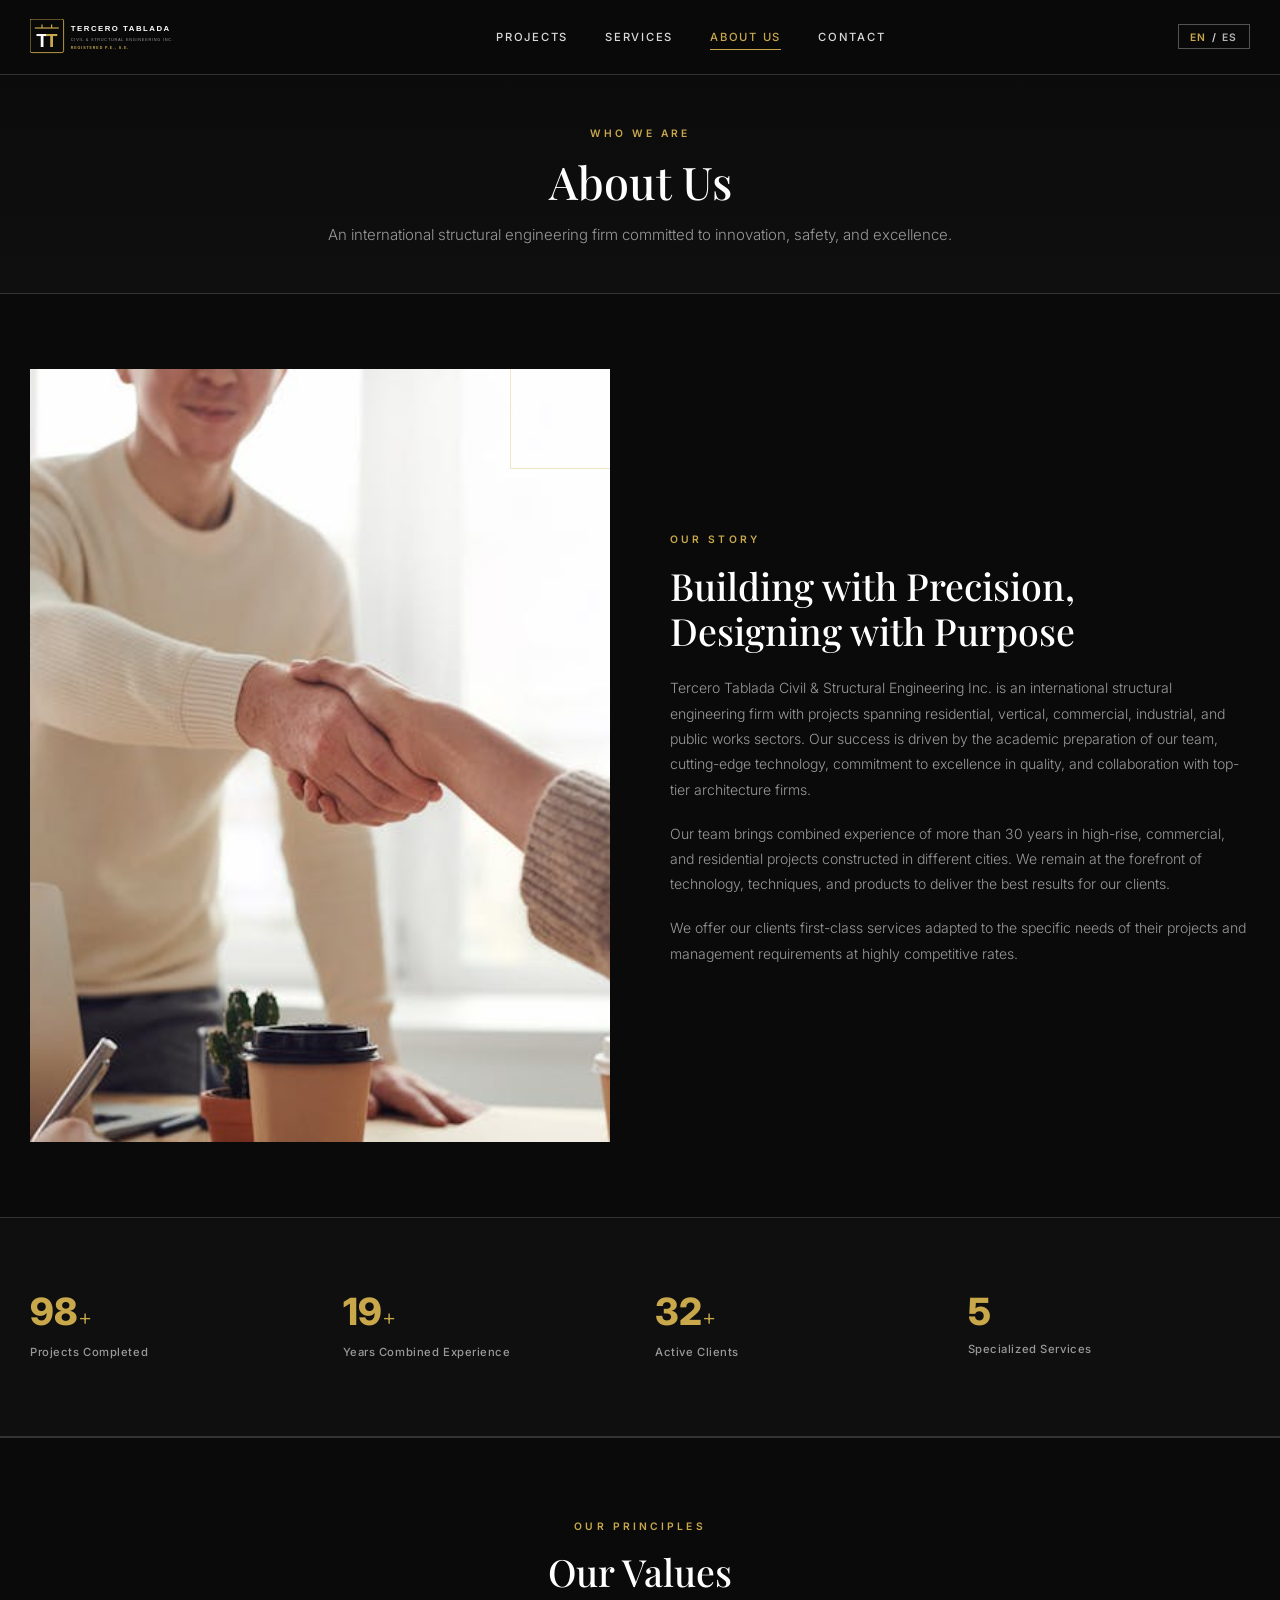
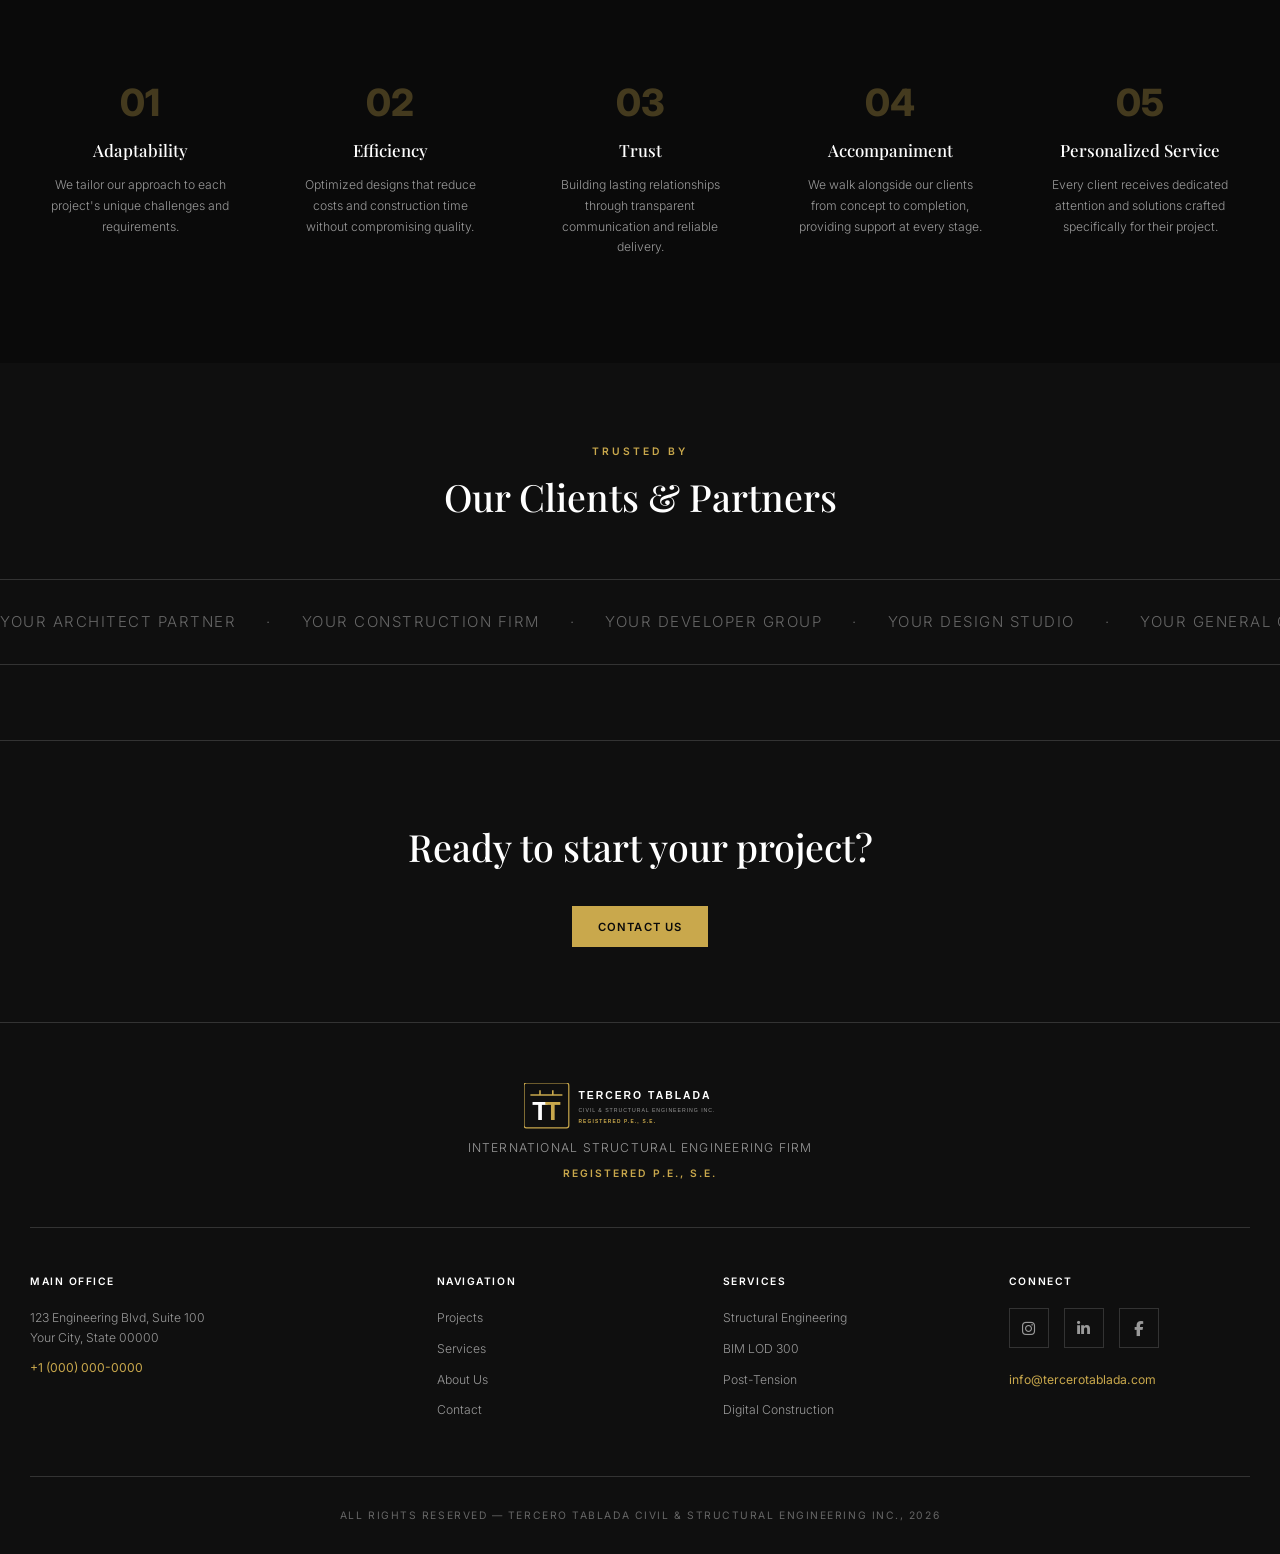
==== commit 5f7e9ab9: "Fix footer copyright to full company name Changed from "TERCERO TABLADA" to "TERCERO TABLADA CIVIL &" ====
--- a/about.html
+++ b/about.html
@@ -141,7 +141,7 @@
         <div class="footer__links"><h4 data-en="Services" data-es="Servicios">Services</h4><a href="services.html">Structural Engineering</a><a href="services.html">BIM LOD 300</a><a href="services.html">Post-Tension</a><a href="services.html">Digital Construction</a></div>
         <div class="footer__social"><h4 data-en="Connect" data-es="Conecta">Connect</h4><div class="footer__social-icons"><a href="#" aria-label="Instagram"><i class="fa-brands fa-instagram"></i></a><a href="#" aria-label="LinkedIn"><i class="fa-brands fa-linkedin-in"></i></a><a href="#" aria-label="Facebook"><i class="fa-brands fa-facebook-f"></i></a></div><a href="mailto:info@tercerotablada.com" class="footer__email">info@tercerotablada.com</a></div>
       </div>
-      <div class="footer__bottom"><p data-en="ALL RIGHTS RESERVED &mdash; TERCERO TABLADA, 2026" data-es="TODOS LOS DERECHOS RESERVADOS &mdash; TERCERO TABLADA, 2026">ALL RIGHTS RESERVED &mdash; TERCERO TABLADA, 2026</p></div>
+      <div class="footer__bottom"><p data-en="ALL RIGHTS RESERVED &mdash; TERCERO TABLADA CIVIL &amp; STRUCTURAL ENGINEERING INC., 2026" data-es="TODOS LOS DERECHOS RESERVADOS &mdash; TERCERO TABLADA CIVIL &amp; STRUCTURAL ENGINEERING INC., 2026">ALL RIGHTS RESERVED &mdash; TERCERO TABLADA CIVIL &amp; STRUCTURAL ENGINEERING INC., 2026</p></div>
     </div>
   </footer>
 
--- a/assets/css/styles.css
+++ b/assets/css/styles.css
@@ -157,7 +157,7 @@
 .footer__logo-img {
   height: 48px;
   width: auto;
-  margin-bottom: 0.5rem;
+  margin: 0 auto 0.5rem;
 }
 
 .logo-text {
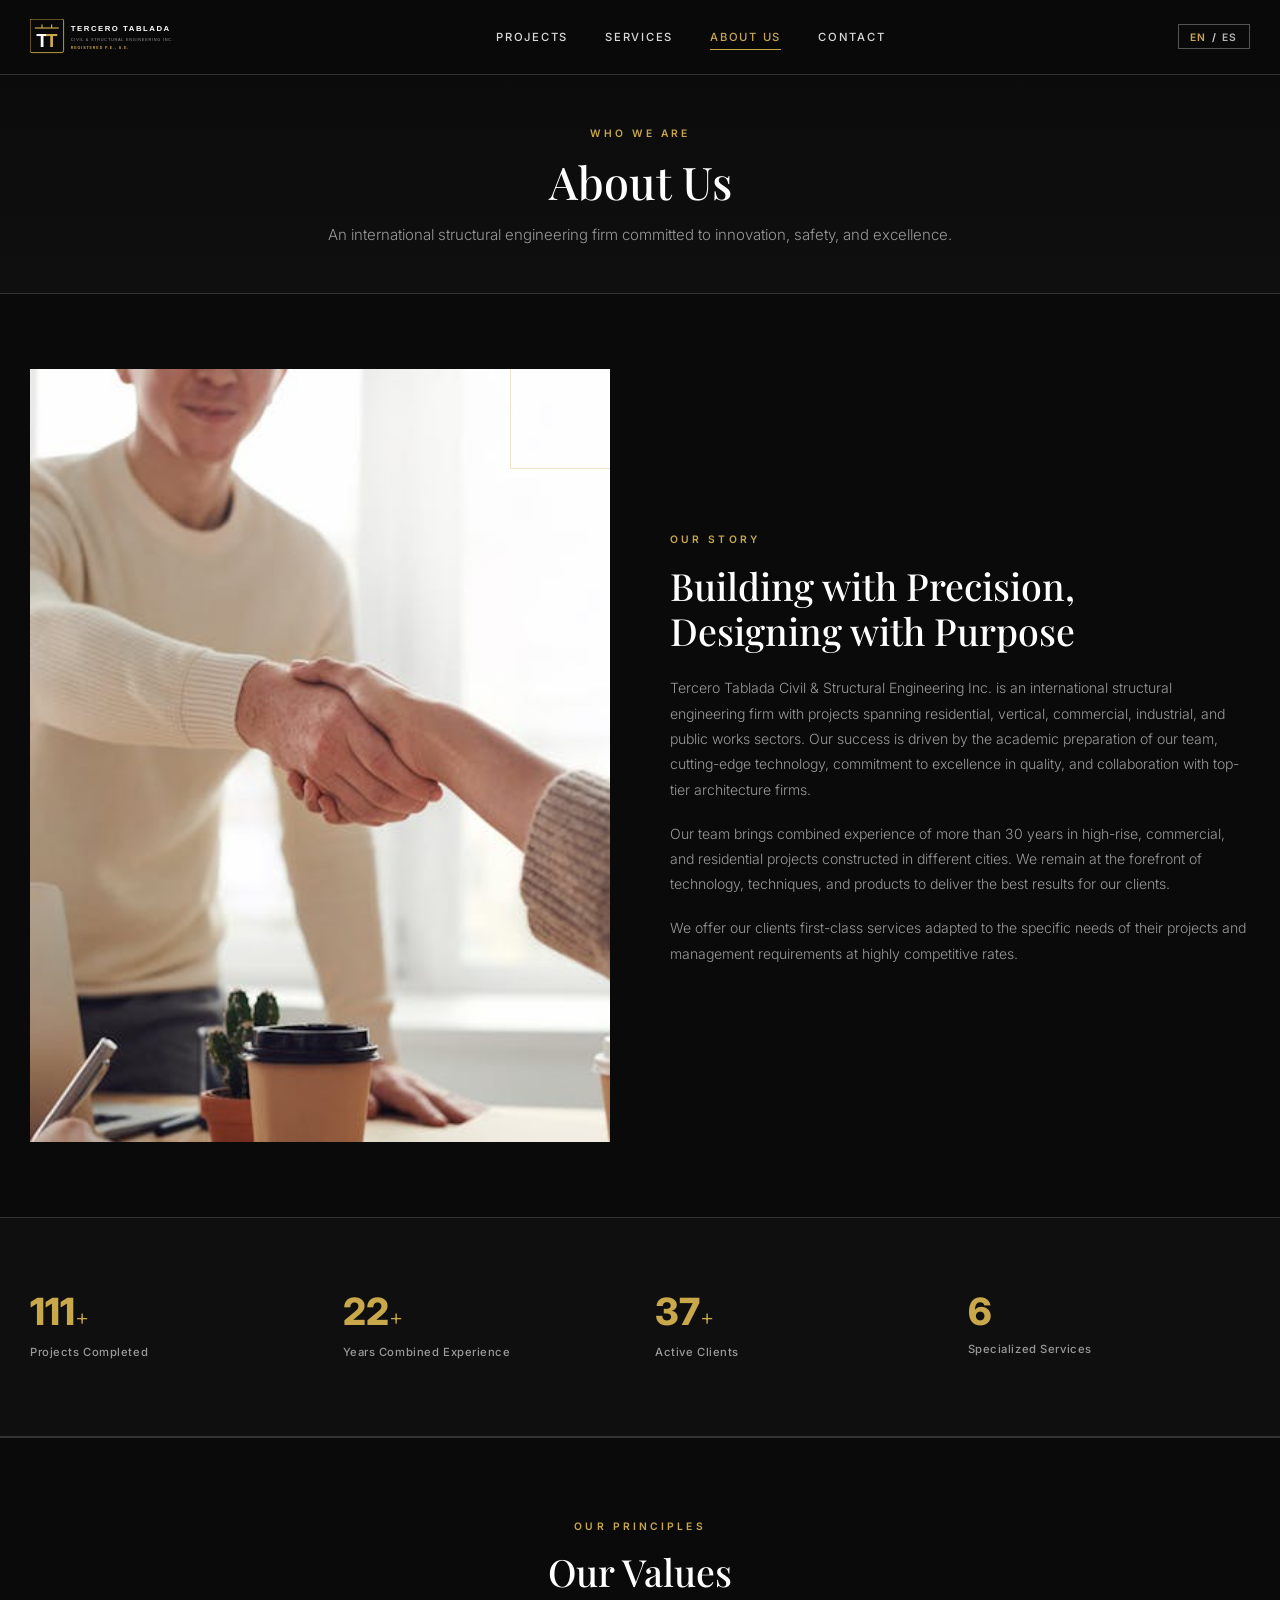
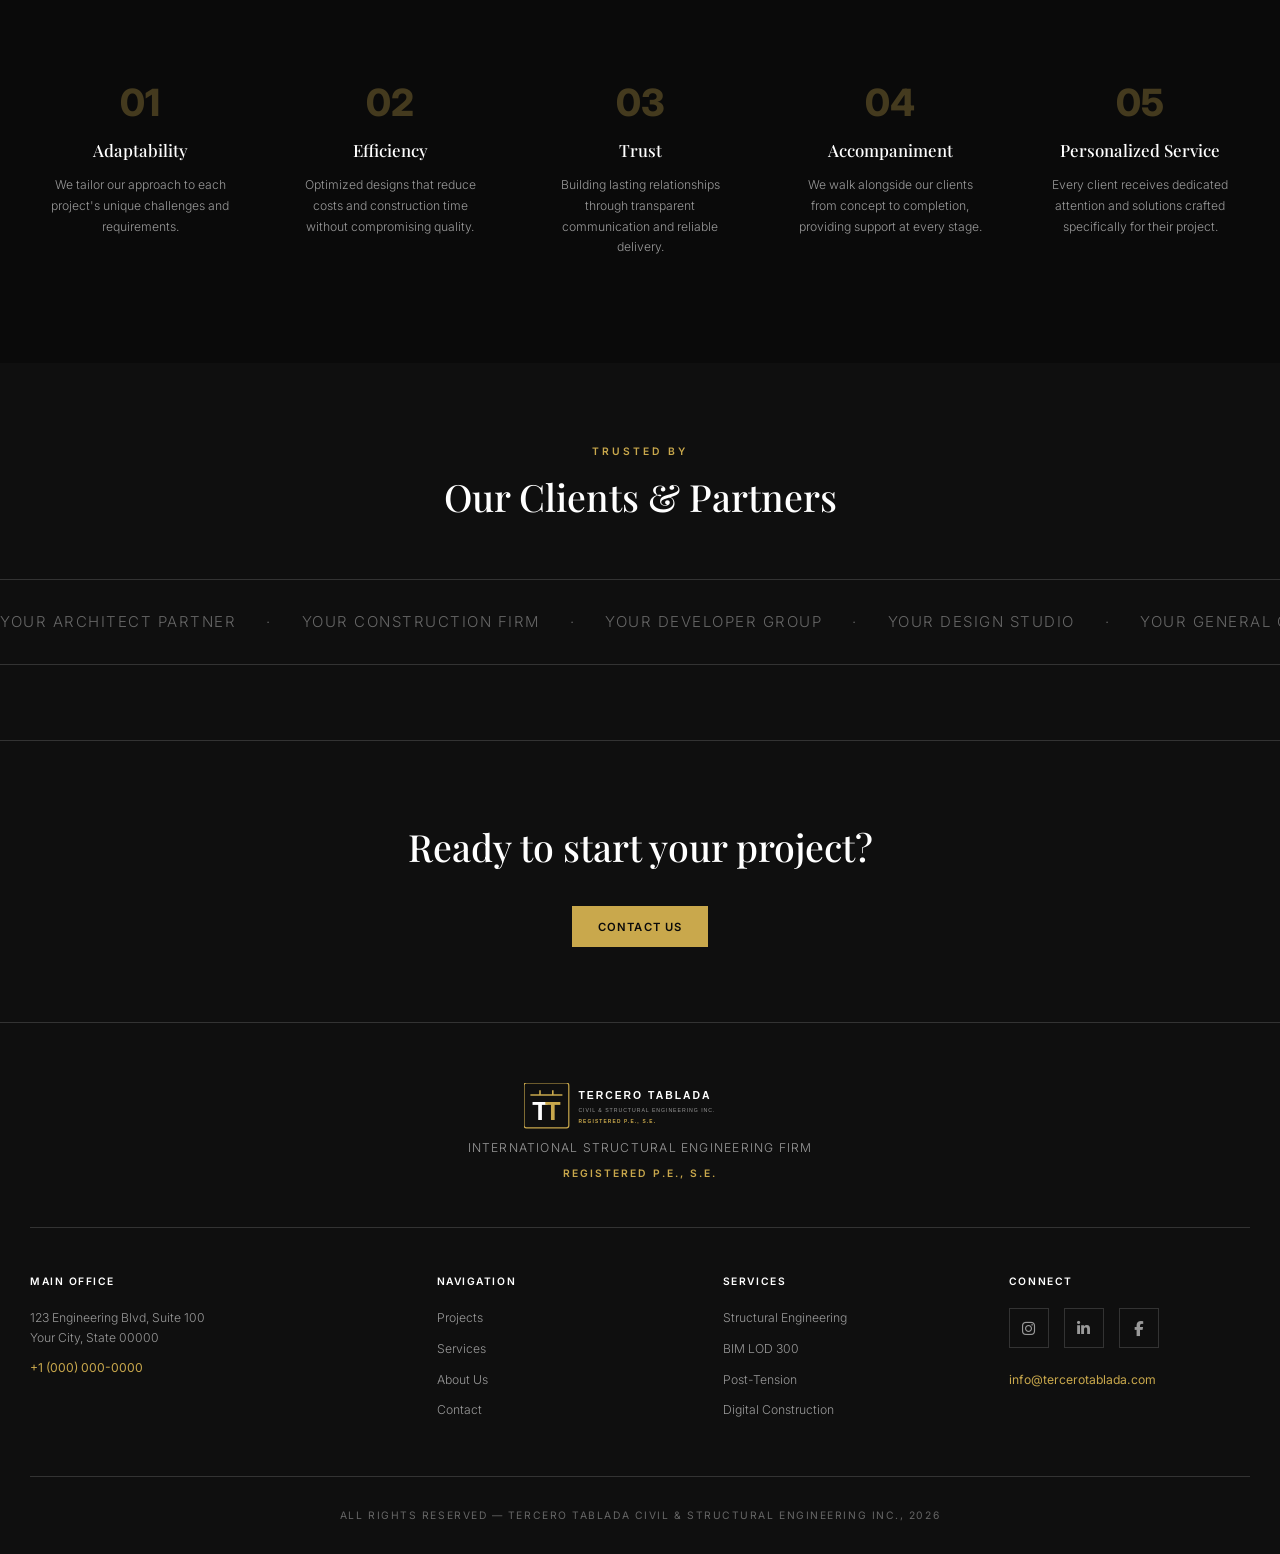
==== commit 4b6dc5b3: "QA fixes: favicon, OG tags, translations, mobile, JS bugs - Add favicon.svg to all 5 pages - Add Ope" ====
--- a/about.html
+++ b/about.html
@@ -5,6 +5,12 @@
   <meta name="viewport" content="width=device-width, initial-scale=1.0">
   <title>About Us | Tercero Tablada</title>
   <meta name="description" content="Learn about Tercero Tablada Civil & Structural Engineering Inc. Our team, mission, and commitment to excellence.">
+  <link rel="icon" type="image/svg+xml" href="favicon.svg">
+  <meta property="og:title" content="About Us | Tercero Tablada">
+  <meta property="og:description" content="Learn about Tercero Tablada Civil & Structural Engineering Inc.">
+  <meta property="og:image" content="assets/img/team.jpg">
+  <meta property="og:type" content="website">
+  <meta name="twitter:card" content="summary_large_image">
   <link rel="stylesheet" href="assets/css/styles.css">
   <link rel="preconnect" href="https://fonts.googleapis.com">
   <link rel="preconnect" href="https://fonts.gstatic.com" crossorigin>
@@ -138,7 +144,7 @@
       <div class="footer__grid">
         <div class="footer__office"><h4 data-en="Main Office" data-es="Oficina Principal">Main Office</h4><p>123 Engineering Blvd, Suite 100<br>Your City, State 00000</p><a href="tel:+10000000000">+1 (000) 000-0000</a></div>
         <div class="footer__links"><h4 data-en="Navigation" data-es="Navegacion">Navigation</h4><a href="projects.html" data-en="Projects" data-es="Proyectos">Projects</a><a href="services.html" data-en="Services" data-es="Servicios">Services</a><a href="about.html" data-en="About Us" data-es="Nosotros">About Us</a><a href="contact.html" data-en="Contact" data-es="Contacto">Contact</a></div>
-        <div class="footer__links"><h4 data-en="Services" data-es="Servicios">Services</h4><a href="services.html">Structural Engineering</a><a href="services.html">BIM LOD 300</a><a href="services.html">Post-Tension</a><a href="services.html">Digital Construction</a></div>
+        <div class="footer__links"><h4 data-en="Services" data-es="Servicios">Services</h4><a href="services.html" data-en="Structural Engineering" data-es="Ingenieria Estructural">Structural Engineering</a><a href="services.html" data-en="BIM LOD 300" data-es="BIM LOD 300">BIM LOD 300</a><a href="services.html" data-en="Post-Tension" data-es="Postensado">Post-Tension</a><a href="services.html" data-en="Digital Construction" data-es="Construccion Digital">Digital Construction</a></div>
         <div class="footer__social"><h4 data-en="Connect" data-es="Conecta">Connect</h4><div class="footer__social-icons"><a href="#" aria-label="Instagram"><i class="fa-brands fa-instagram"></i></a><a href="#" aria-label="LinkedIn"><i class="fa-brands fa-linkedin-in"></i></a><a href="#" aria-label="Facebook"><i class="fa-brands fa-facebook-f"></i></a></div><a href="mailto:info@tercerotablada.com" class="footer__email">info@tercerotablada.com</a></div>
       </div>
       <div class="footer__bottom"><p data-en="ALL RIGHTS RESERVED &mdash; TERCERO TABLADA CIVIL &amp; STRUCTURAL ENGINEERING INC., 2026" data-es="TODOS LOS DERECHOS RESERVADOS &mdash; TERCERO TABLADA CIVIL &amp; STRUCTURAL ENGINEERING INC., 2026">ALL RIGHTS RESERVED &mdash; TERCERO TABLADA CIVIL &amp; STRUCTURAL ENGINEERING INC., 2026</p></div>
--- a/assets/css/styles.css
+++ b/assets/css/styles.css
@@ -255,8 +255,8 @@
 .hamburger span {
   display: block;
   width: 24px;
-  height: 1.5px;
-  background: var(--color-text);
+  height: 2px;
+  background: #ffffff;
   transition: all 0.4s var(--ease-out);
   transform-origin: center;
 }
@@ -1662,7 +1662,7 @@
 
 @media (max-width: 480px) {
   .container {
-    padding: 0 1.25rem;
+    padding: 0 1rem;
   }
 
   .about__stats {
@@ -1683,4 +1683,51 @@
     width: 100%;
     max-width: 280px;
   }
-}
+
+  .header__inner {
+    padding: 0 1rem;
+  }
+
+  .header__logo-img {
+    height: 28px;
+  }
+
+  .page-hero {
+    padding: 6rem 0 2rem;
+  }
+
+  .page-hero__title {
+    font-size: 1.75rem;
+  }
+
+  .section {
+    padding: 3rem 0;
+  }
+
+  .contact__form-wrap {
+    padding: 1.25rem;
+  }
+
+  .projects-filter {
+    gap: 0.35rem;
+  }
+
+  .filter-btn {
+    padding: 0.4rem 0.75rem;
+    font-size: 0.625rem;
+  }
+
+  .footer__bottom p {
+    font-size: 0.5625rem;
+    letter-spacing: 0.05em;
+  }
+
+  .stats-grid {
+    grid-template-columns: 1fr 1fr;
+    gap: 1.5rem;
+  }
+
+  .marquee__track span {
+    font-size: 0.8125rem;
+  }
+}
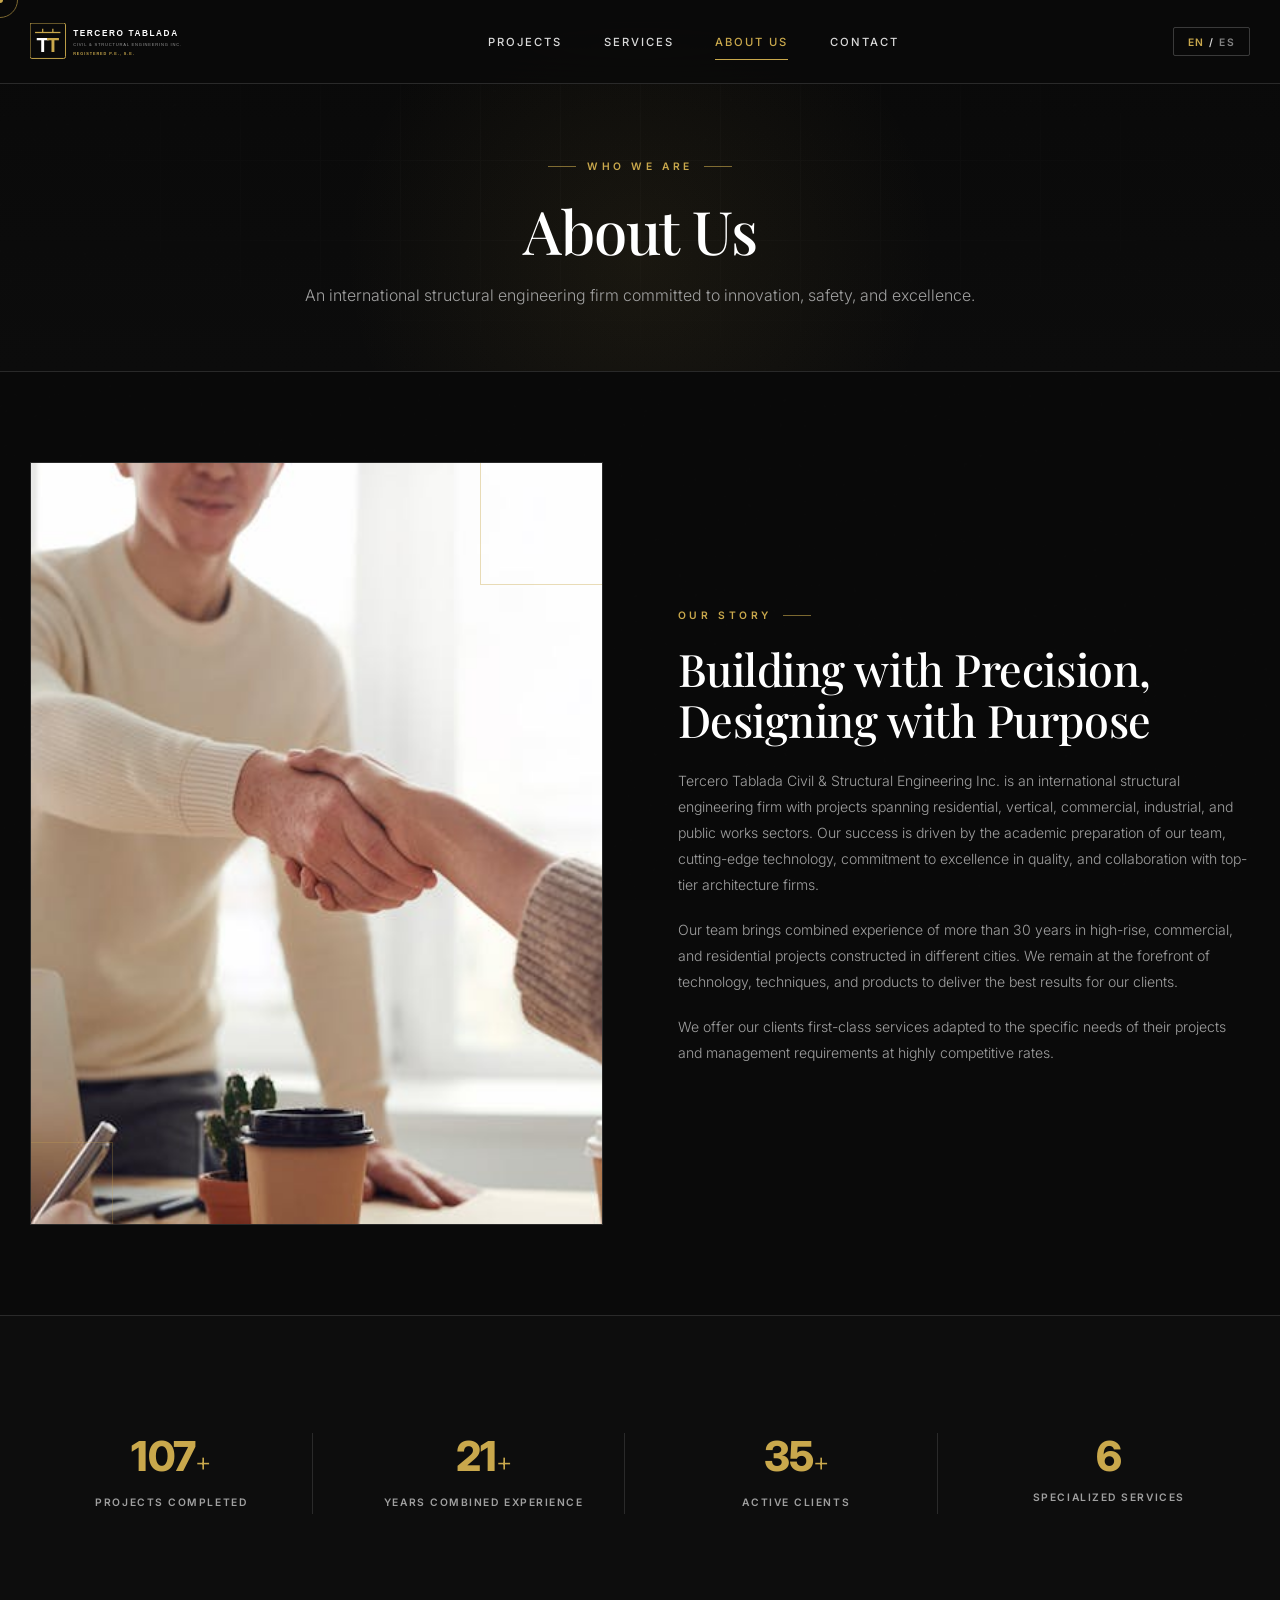
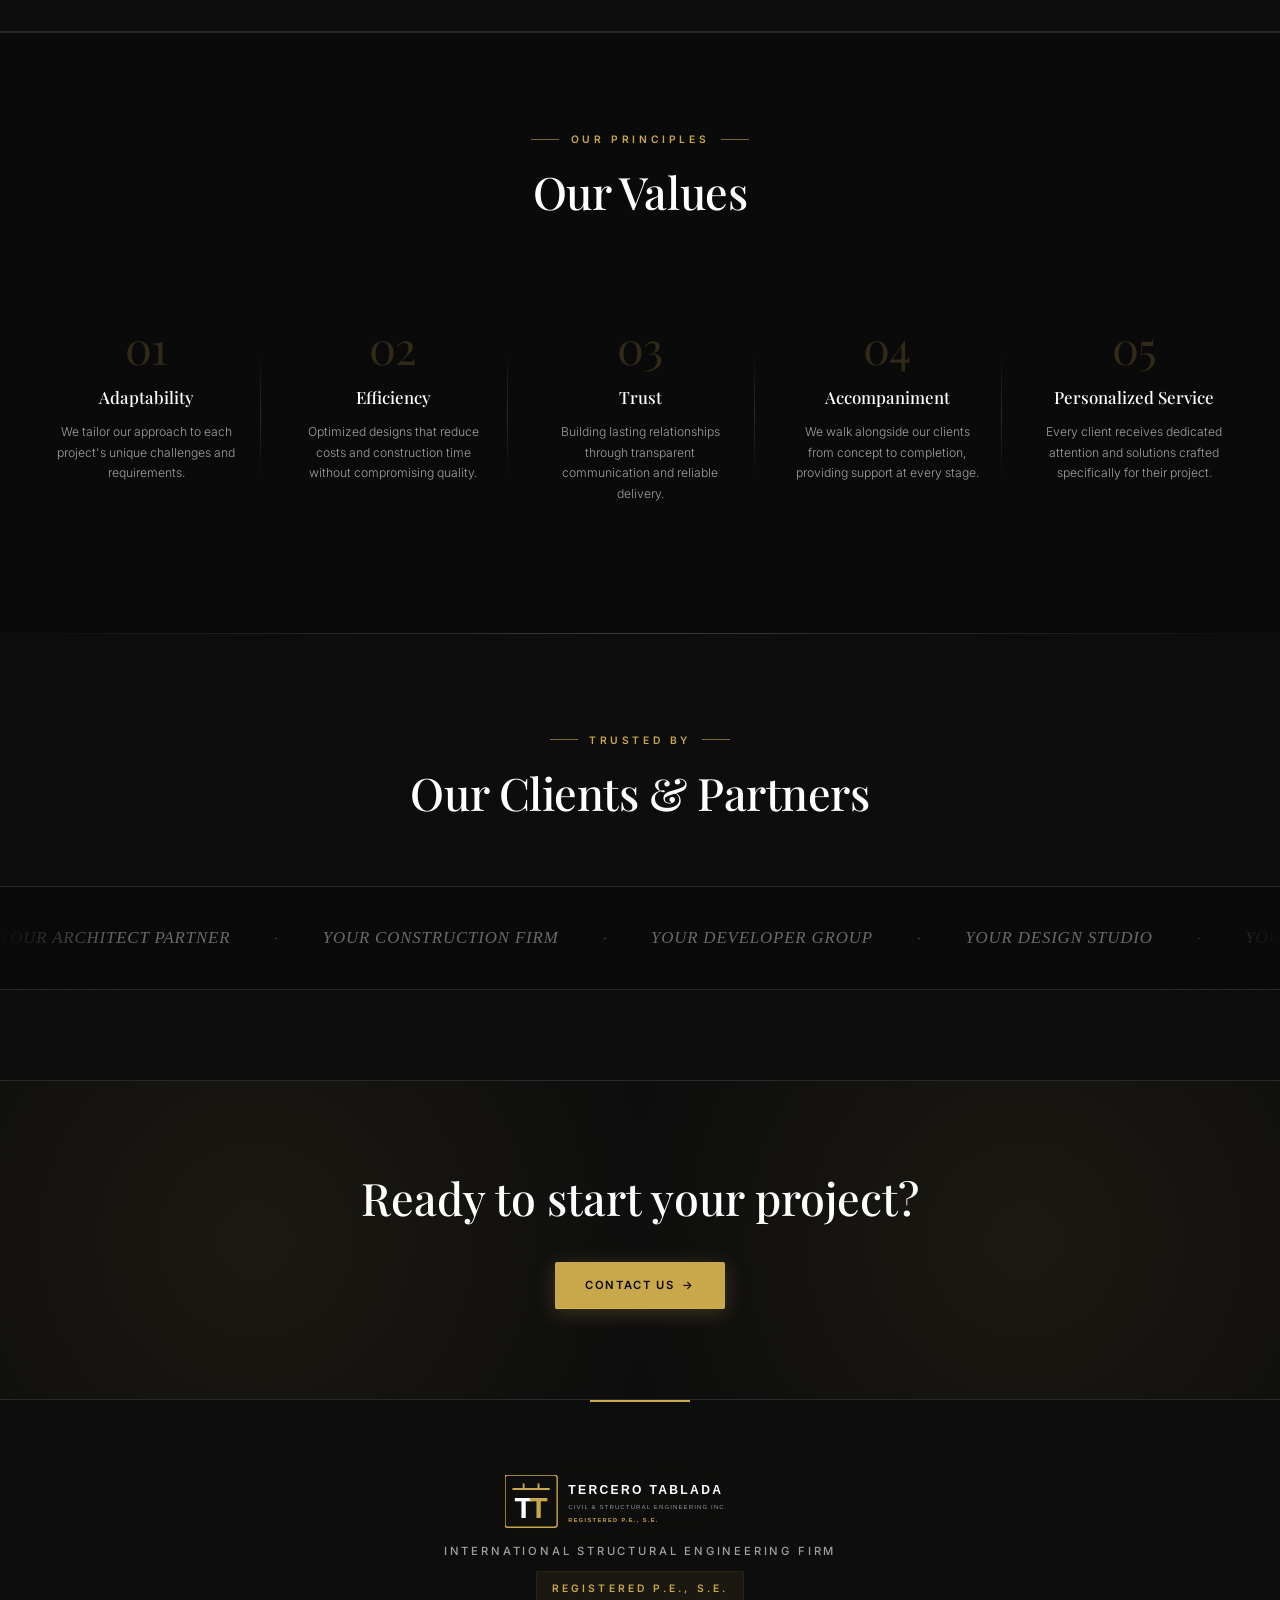
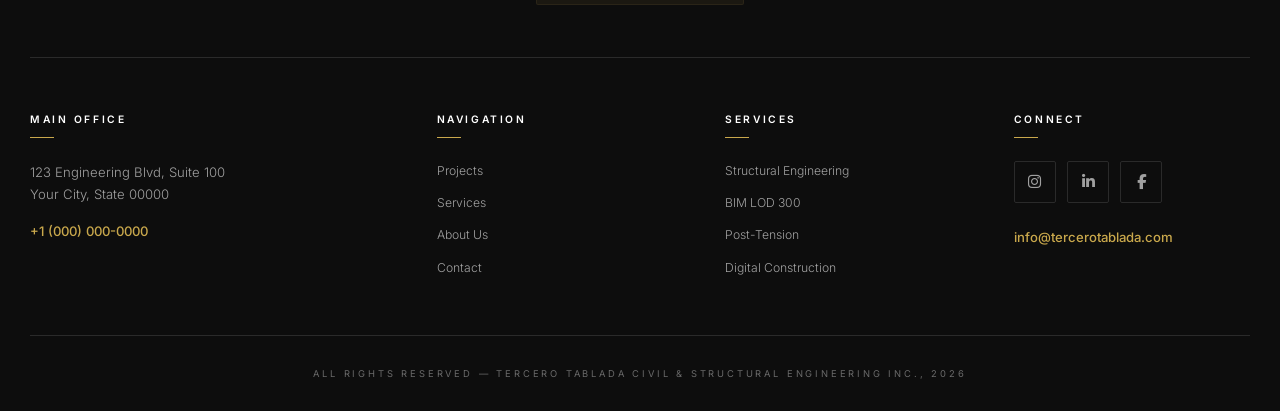
==== commit 4990b2fc: "v2 epic redesign: hero watermark, asymmetric project grid, scroll progress, custom cursor, magnetic " ====
--- a/about.html
+++ b/about.html
@@ -18,6 +18,10 @@
   <link rel="stylesheet" href="https://cdnjs.cloudflare.com/ajax/libs/font-awesome/6.5.1/css/all.min.css">
 </head>
 <body>
+
+  <div class="scroll-progress" id="scrollProgress"></div>
+  <div class="cursor-dot" id="cursorDot"></div>
+  <div class="cursor-ring" id="cursorRing"></div>
 
   <!-- HEADER -->
   <header class="header header--solid" id="header">
@@ -133,7 +137,7 @@
   <section class="section cta-section">
     <div class="container cta-section__inner">
       <h2 data-en="Ready to start your project?" data-es="Listo para comenzar su proyecto?">Ready to start your project?</h2>
-      <a href="contact.html" class="btn btn--primary" data-en="Contact Us" data-es="Contactenos">Contact Us</a>
+      <a href="contact.html" class="btn btn--primary" data-magnetic><span data-en="Contact Us" data-es="Contactenos">Contact Us</span><span class="btn__arrow">→</span></a>
     </div>
   </section>
 
--- a/assets/css/styles.css
+++ b/assets/css/styles.css
@@ -1,6 +1,6 @@
 /* ========================================
-   TERCERO TABLADA - STYLES
-   Dark elegant theme inspired by EstructuraMX
+   TERCERO TABLADA — v2 EPIC
+   Premium dark theme for international structural engineering firm
    ======================================== */
 
 /* ---------- RESET & BASE ---------- */
@@ -11,26 +11,56 @@
 }
 
 :root {
+  /* Color system */
   --color-bg: #0a0a0a;
-  --color-bg-alt: #0f0f0f;
-  --color-bg-card: #181818;
+  --color-bg-alt: #0d0d0d;
+  --color-bg-card: #141414;
+  --color-bg-elevated: #1a1a1a;
   --color-surface: #222222;
-  --color-border: #333333;
+  --color-border: #2a2a2a;
+  --color-border-light: #3a3a3a;
   --color-text: #ffffff;
-  --color-text-muted: #999999;
-  --color-text-dim: #666666;
+  --color-text-muted: #a0a0a0;
+  --color-text-dim: #6a6a6a;
   --color-accent: #c9a84c;
   --color-accent-light: #e0c572;
   --color-accent-dark: #a8893a;
+  --color-accent-glow: rgba(201, 168, 76, 0.15);
+  --color-accent-soft: rgba(201, 168, 76, 0.08);
+  --color-success: #2d8a4e;
+  --color-error: #e74c3c;
+
+  /* Typography */
   --font-primary: 'Inter', -apple-system, BlinkMacSystemFont, sans-serif;
   --font-display: 'Playfair Display', Georgia, serif;
+
+  /* Easing */
   --ease-out: cubic-bezier(0.16, 1, 0.3, 1);
   --ease-in-out: cubic-bezier(0.65, 0, 0.35, 1);
+  --ease-bounce: cubic-bezier(0.34, 1.56, 0.64, 1);
+
+  /* Shadows */
+  --shadow-sm: 0 2px 8px rgba(0, 0, 0, 0.3);
+  --shadow-md: 0 8px 24px rgba(0, 0, 0, 0.4);
+  --shadow-lg: 0 20px 60px rgba(0, 0, 0, 0.5);
+  --shadow-gold: 0 12px 40px rgba(201, 168, 76, 0.2);
+  --shadow-gold-strong: 0 20px 60px rgba(201, 168, 76, 0.3);
+
+  /* Layout */
+  --container-max: 1280px;
+  --radius-sm: 2px;
+  --radius-md: 4px;
+  --radius-lg: 8px;
 }
 
 html {
   scroll-behavior: smooth;
   font-size: 15px;
+  overflow-x: hidden;
+}
+
+html, body {
+  max-width: 100%;
 }
 
 body {
@@ -40,6 +70,18 @@
   line-height: 1.6;
   overflow-x: hidden;
   -webkit-font-smoothing: antialiased;
+  position: relative;
+}
+
+/* Subtle noise texture overlay on body */
+body::before {
+  content: '';
+  position: fixed;
+  inset: 0;
+  background-image: url("data:image/svg+xml,%3Csvg viewBox='0 0 200 200' xmlns='http://www.w3.org/2000/svg'%3E%3Cfilter id='n'%3E%3CfeTurbulence type='fractalNoise' baseFrequency='0.9' numOctaves='3'/%3E%3CfeColorMatrix values='0 0 0 0 0 0 0 0 0 0 0 0 0 0 0 0 0 0 0.03 0'/%3E%3C/filter%3E%3Crect width='100%25' height='100%25' filter='url(%23n)'/%3E%3C/svg%3E");
+  pointer-events: none;
+  z-index: 1;
+  opacity: 0.4;
 }
 
 a {
@@ -52,11 +94,82 @@
   max-width: 100%;
 }
 
+::selection {
+  background: var(--color-accent);
+  color: var(--color-bg);
+}
+
 .container {
   width: 100%;
-  max-width: var(--container-max, 1280px);
+  max-width: var(--container-max);
   margin: 0 auto;
   padding: 0 2rem;
+  position: relative;
+  z-index: 2;
+}
+
+/* ---------- SCROLL PROGRESS BAR ---------- */
+.scroll-progress {
+  position: fixed;
+  top: 0;
+  left: 0;
+  height: 2px;
+  background: linear-gradient(90deg, var(--color-accent), var(--color-accent-light));
+  z-index: 10000;
+  width: 0;
+  transition: width 0.1s linear;
+  box-shadow: 0 0 10px var(--color-accent-glow);
+}
+
+/* ---------- CUSTOM CURSOR (desktop only) ---------- */
+@media (hover: hover) and (pointer: fine) {
+  .cursor-dot,
+  .cursor-ring {
+    position: fixed;
+    top: 0;
+    left: 0;
+    pointer-events: none;
+    z-index: 9999;
+    transform: translate(-50%, -50%);
+    will-change: transform;
+  }
+
+  .cursor-dot {
+    width: 6px;
+    height: 6px;
+    background: var(--color-accent);
+    border-radius: 50%;
+    transition: transform 0.15s var(--ease-out), opacity 0.2s;
+  }
+
+  .cursor-ring {
+    width: 36px;
+    height: 36px;
+    border: 1px solid var(--color-accent);
+    border-radius: 50%;
+    opacity: 0.6;
+    transition: transform 0.3s var(--ease-out), width 0.3s, height 0.3s, opacity 0.2s, border-color 0.2s;
+  }
+
+  .cursor-ring.cursor-hover {
+    width: 64px;
+    height: 64px;
+    border-color: var(--color-accent-light);
+    opacity: 1;
+  }
+
+  .cursor-dot.cursor-hover {
+    opacity: 0;
+  }
+
+  body.cursor-active {
+    cursor: none;
+  }
+
+  body.cursor-active a,
+  body.cursor-active button {
+    cursor: none;
+  }
 }
 
 /* ---------- BUTTONS ---------- */
@@ -64,29 +177,46 @@
   display: inline-flex;
   align-items: center;
   justify-content: center;
-  padding: 0.75rem 1.75rem;
+  gap: 0.5rem;
+  padding: 0.95rem 2rem;
   font-family: var(--font-primary);
   font-size: 0.75rem;
   font-weight: 600;
-  letter-spacing: 0.1em;
+  letter-spacing: 0.15em;
   text-transform: uppercase;
   border: none;
-  border-radius: 0;
+  border-radius: var(--radius-sm);
   cursor: pointer;
   transition: all 0.4s var(--ease-out);
   position: relative;
   overflow: hidden;
+  z-index: 1;
+}
+
+.btn::before {
+  content: '';
+  position: absolute;
+  inset: 0;
+  background: linear-gradient(135deg, var(--color-accent-light), var(--color-accent));
+  transform: translateY(100%);
+  transition: transform 0.4s var(--ease-out);
+  z-index: -1;
+}
+
+.btn:hover::before {
+  transform: translateY(0);
 }
 
 .btn--primary {
   background: var(--color-accent);
   color: var(--color-bg);
+  box-shadow: 0 4px 20px rgba(201, 168, 76, 0.25);
 }
 
 .btn--primary:hover {
-  background: var(--color-accent-light);
-  transform: translateY(-2px);
-  box-shadow: 0 8px 30px rgba(201, 168, 76, 0.3);
+  transform: translateY(-3px);
+  box-shadow: var(--shadow-gold-strong);
+  color: var(--color-bg);
 }
 
 .btn--outline {
@@ -95,26 +225,45 @@
   border: 1px solid rgba(255, 255, 255, 0.3);
 }
 
+.btn--outline::before {
+  background: var(--color-accent);
+}
+
 .btn--outline:hover {
   border-color: var(--color-accent);
-  color: var(--color-accent);
-  transform: translateY(-2px);
+  color: var(--color-bg);
+  transform: translateY(-3px);
+  box-shadow: var(--shadow-gold);
 }
 
 .btn--dark {
   background: var(--color-surface);
   color: var(--color-text);
-  border: 1px solid var(--color-border);
+  border: 1px solid var(--color-border-light);
+}
+
+.btn--dark::before {
+  background: var(--color-accent);
 }
 
 .btn--dark:hover {
-  background: var(--color-accent);
   color: var(--color-bg);
   border-color: var(--color-accent);
+  transform: translateY(-3px);
+  box-shadow: var(--shadow-gold);
 }
 
 .btn--full {
   width: 100%;
+}
+
+.btn__arrow {
+  display: inline-block;
+  transition: transform 0.3s var(--ease-out);
+}
+
+.btn:hover .btn__arrow {
+  transform: translateX(4px);
 }
 
 /* ---------- HEADER ---------- */
@@ -124,40 +273,48 @@
   left: 0;
   right: 0;
   z-index: 1000;
-  padding: 1.25rem 0;
+  padding: 1.5rem 0;
   transition: all 0.4s var(--ease-out);
 }
 
 .header.scrolled {
-  background: rgba(10, 10, 10, 0.95);
-  backdrop-filter: blur(20px);
-  -webkit-backdrop-filter: blur(20px);
-  padding: 0.75rem 0;
+  background: rgba(10, 10, 10, 0.88);
+  backdrop-filter: blur(24px) saturate(180%);
+  -webkit-backdrop-filter: blur(24px) saturate(180%);
+  padding: 0.85rem 0;
   border-bottom: 1px solid var(--color-border);
+  box-shadow: var(--shadow-md);
 }
 
 .header__inner {
   display: flex;
   align-items: center;
   justify-content: space-between;
-  max-width: var(--container-max, 1280px);
+  max-width: var(--container-max);
   margin: 0 auto;
   padding: 0 2rem;
 }
 
 .header__logo {
   z-index: 1001;
+  display: block;
+  transition: transform 0.3s var(--ease-out);
+}
+
+.header__logo:hover {
+  transform: scale(1.03);
 }
 
 .header__logo-img {
-  height: 36px;
+  height: 38px;
   width: auto;
 }
 
 .footer__logo-img {
-  height: 48px;
+  height: 56px;
   width: auto;
-  margin: 0 auto 0.5rem;
+  margin: 0 auto 0.75rem;
+  filter: drop-shadow(0 4px 20px var(--color-accent-glow));
 }
 
 .logo-text {
@@ -175,23 +332,24 @@
 
 .header__nav {
   display: flex;
-  gap: 2.5rem;
+  gap: 2.75rem;
 }
 
 .header__nav a {
   font-size: 0.75rem;
   font-weight: 500;
-  letter-spacing: 0.15em;
+  letter-spacing: 0.18em;
   text-transform: uppercase;
   color: rgba(255, 255, 255, 0.85);
   transition: color 0.3s ease;
   position: relative;
+  padding: 0.5rem 0;
 }
 
 .header__nav a::after {
   content: '';
   position: absolute;
-  bottom: -4px;
+  bottom: -2px;
   left: 0;
   width: 0;
   height: 1px;
@@ -200,36 +358,42 @@
 }
 
 .header__nav a:hover {
-  color: #ffffff;
-}
-
-.header__nav a:hover::after {
+  color: var(--color-accent);
+}
+
+.header__nav a:hover::after,
+.header__nav a.nav-active::after {
   width: 100%;
+}
+
+.header__nav a.nav-active {
+  color: var(--color-accent);
 }
 
 .header__actions {
   display: flex;
   align-items: center;
-  gap: 1.5rem;
+  gap: 1.25rem;
 }
 
 /* ---------- LANGUAGE TOGGLE ---------- */
 .lang-toggle {
   background: none;
-  border: 1px solid rgba(255, 255, 255, 0.3);
+  border: 1px solid rgba(255, 255, 255, 0.2);
   color: rgba(255, 255, 255, 0.85);
-  padding: 0.375rem 0.75rem;
+  padding: 0.5rem 0.9rem;
   font-size: 0.6875rem;
   font-family: var(--font-primary);
   font-weight: 600;
   letter-spacing: 0.15em;
   cursor: pointer;
   transition: all 0.3s ease;
+  border-radius: var(--radius-sm);
 }
 
 .lang-toggle:hover {
   border-color: var(--color-accent);
-  color: var(--color-accent);
+  background: var(--color-accent-soft);
 }
 
 .lang-active {
@@ -237,7 +401,7 @@
 }
 
 .lang-inactive {
-  color: rgba(255, 255, 255, 0.7);
+  color: rgba(255, 255, 255, 0.5);
 }
 
 /* ---------- HAMBURGER ---------- */
@@ -248,21 +412,22 @@
   background: none;
   border: none;
   cursor: pointer;
-  padding: 4px;
+  padding: 6px;
   z-index: 1001;
 }
 
 .hamburger span {
   display: block;
-  width: 24px;
+  width: 26px;
   height: 2px;
-  background: #ffffff;
+  background: var(--color-text);
   transition: all 0.4s var(--ease-out);
   transform-origin: center;
 }
 
 .hamburger.active span:nth-child(1) {
   transform: rotate(45deg) translate(4px, 5px);
+  background: var(--color-accent);
 }
 
 .hamburger.active span:nth-child(2) {
@@ -271,20 +436,34 @@
 
 .hamburger.active span:nth-child(3) {
   transform: rotate(-45deg) translate(4px, -5px);
+  background: var(--color-accent);
 }
 
 /* ---------- MOBILE MENU ---------- */
 .mobile-menu {
   position: fixed;
   inset: 0;
-  background: var(--color-bg);
+  background: rgba(10, 10, 10, 0.98);
+  backdrop-filter: blur(20px);
+  -webkit-backdrop-filter: blur(20px);
   z-index: 999;
   display: flex;
   align-items: center;
   justify-content: center;
   opacity: 0;
   visibility: hidden;
-  transition: all 0.5s var(--ease-out);
+  transition: opacity 0.4s var(--ease-out), visibility 0.4s;
+}
+
+.mobile-menu::before {
+  content: '';
+  position: absolute;
+  inset: 0;
+  background-image:
+    radial-gradient(circle at 20% 20%, var(--color-accent-glow) 0%, transparent 40%),
+    radial-gradient(circle at 80% 80%, var(--color-accent-glow) 0%, transparent 40%);
+  opacity: 0.5;
+  pointer-events: none;
 }
 
 .mobile-menu.active {
@@ -297,17 +476,39 @@
   flex-direction: column;
   align-items: center;
   gap: 2rem;
+  position: relative;
+  z-index: 1;
 }
 
 .mobile-menu__nav a {
-  font-size: 2rem;
-  font-weight: 300;
-  letter-spacing: 0.1em;
-  text-transform: uppercase;
-  color: var(--color-text-muted);
+  font-family: var(--font-display);
+  font-size: 2.25rem;
+  font-weight: 500;
+  letter-spacing: 0.02em;
+  color: var(--color-text);
   transition: all 0.3s ease;
   transform: translateY(20px);
   opacity: 0;
+  position: relative;
+}
+
+.mobile-menu__nav a::before {
+  content: '0' counter(menu-item);
+  counter-increment: menu-item;
+  position: absolute;
+  left: -3rem;
+  top: 50%;
+  transform: translateY(-50%);
+  font-family: var(--font-primary);
+  font-size: 0.75rem;
+  font-weight: 600;
+  color: var(--color-accent);
+  opacity: 0.5;
+  letter-spacing: 0.1em;
+}
+
+.mobile-menu__nav {
+  counter-reset: menu-item;
 }
 
 .mobile-menu.active .mobile-menu__nav a {
@@ -323,6 +524,7 @@
 
 .mobile-menu__nav a:hover {
   color: var(--color-accent);
+  transform: translateX(10px);
 }
 
 /* ---------- HERO ---------- */
@@ -361,80 +563,152 @@
 .hero__overlay {
   position: absolute;
   inset: 0;
-  background: linear-gradient(
-    to bottom,
-    rgba(10, 10, 10, 0.4) 0%,
-    rgba(10, 10, 10, 0.6) 50%,
-    rgba(10, 10, 10, 0.95) 100%
-  );
+  background:
+    radial-gradient(ellipse at center, transparent 0%, rgba(10,10,10,0.5) 70%, rgba(10,10,10,0.95) 100%),
+    linear-gradient(to bottom, rgba(10, 10, 10, 0.3) 0%, rgba(10, 10, 10, 0.6) 50%, rgba(10, 10, 10, 0.95) 100%);
   z-index: 1;
 }
+
+/* Giant number watermark behind hero */
+.hero__watermark {
+  position: absolute;
+  top: 50%;
+  left: 50%;
+  transform: translate(-50%, -50%);
+  font-family: var(--font-display);
+  font-size: clamp(20rem, 45vw, 40rem);
+  font-weight: 400;
+  color: var(--color-accent);
+  opacity: 0.03;
+  z-index: 1;
+  pointer-events: none;
+  letter-spacing: -0.05em;
+  line-height: 0.8;
+  user-select: none;
+}
+
+/* Side decorative lines */
+.hero__side-lines {
+  position: absolute;
+  inset: 0;
+  z-index: 1;
+  pointer-events: none;
+}
+
+.hero__side-lines::before,
+.hero__side-lines::after {
+  content: '';
+  position: absolute;
+  top: 15%;
+  bottom: 15%;
+  width: 1px;
+  background: linear-gradient(to bottom, transparent, var(--color-accent) 20%, var(--color-accent) 80%, transparent);
+  opacity: 0.3;
+}
+
+.hero__side-lines::before { left: 3rem; }
+.hero__side-lines::after { right: 3rem; }
 
 .hero__content {
   position: relative;
   z-index: 2;
   text-align: center;
-  max-width: 900px;
+  max-width: 960px;
   padding: 0 2rem;
 }
 
 .hero__badge {
-  display: inline-block;
-  font-size: 0.625rem;
+  display: inline-flex;
+  align-items: center;
+  gap: 0.75rem;
+  font-size: 0.75rem;
   font-weight: 600;
   letter-spacing: 0.25em;
   text-transform: uppercase;
   color: var(--color-accent);
   border: 1px solid var(--color-accent);
-  padding: 0.4rem 1.25rem;
-  margin-bottom: 1.5rem;
+  padding: 0.55rem 1.5rem;
+  margin-bottom: 2rem;
   opacity: 0;
   transform: translateY(20px);
   animation: fadeInUp 0.8s var(--ease-out) 0.2s forwards;
+  background: rgba(201, 168, 76, 0.05);
+  backdrop-filter: blur(10px);
+  -webkit-backdrop-filter: blur(10px);
+  border-radius: var(--radius-sm);
+}
+
+.hero__badge::before {
+  content: '';
+  width: 6px;
+  height: 6px;
+  background: var(--color-accent);
+  border-radius: 50%;
+  box-shadow: 0 0 10px var(--color-accent);
+  animation: pulse 2s ease-in-out infinite;
+}
+
+@keyframes pulse {
+  0%, 100% { opacity: 1; transform: scale(1); }
+  50% { opacity: 0.5; transform: scale(1.3); }
 }
 
 .hero__title {
   font-family: var(--font-primary);
   font-weight: 900;
-  line-height: 1;
-  margin-bottom: 1.5rem;
+  line-height: 0.95;
+  margin-bottom: 1.75rem;
 }
 
 .hero__title-line {
   display: block;
-  font-size: clamp(2.5rem, 6vw, 4.5rem);
-  letter-spacing: 0.05em;
+  font-size: clamp(2.75rem, 7.5vw, 6rem);
+  letter-spacing: 0.02em;
   opacity: 0;
-  transform: translateY(30px);
-  animation: fadeInUp 0.8s var(--ease-out) 0.4s forwards;
+  transform: translateY(40px);
+  animation: fadeInUp 1s var(--ease-out) 0.4s forwards;
+  background: linear-gradient(135deg, #ffffff 0%, #e5e5e5 100%);
+  -webkit-background-clip: text;
+  -webkit-text-fill-color: transparent;
+  background-clip: text;
 }
 
 .hero__title-line.accent {
-  color: var(--color-accent);
   font-weight: 300;
-  font-size: clamp(1.25rem, 3vw, 2.25rem);
-  letter-spacing: 0.15em;
+  font-size: clamp(1.5rem, 4vw, 3rem);
+  letter-spacing: 0.1em;
   animation-delay: 0.6s;
+  background: linear-gradient(135deg, var(--color-accent-light) 0%, var(--color-accent) 100%);
+  -webkit-background-clip: text;
+  -webkit-text-fill-color: transparent;
+  background-clip: text;
+  margin-top: 0.25rem;
 }
 
 .hero__materials {
+  display: inline-flex;
+  align-items: center;
+  gap: 1rem;
   font-size: 0.6875rem;
   font-weight: 500;
-  letter-spacing: 0.2em;
+  letter-spacing: 0.25em;
   color: var(--color-text-muted);
-  margin-bottom: 1.25rem;
+  margin-bottom: 1.75rem;
   opacity: 0;
   transform: translateY(20px);
   animation: fadeInUp 0.8s var(--ease-out) 0.8s forwards;
+  padding: 0.75rem 1.5rem;
+  border-top: 1px solid var(--color-border);
+  border-bottom: 1px solid var(--color-border);
 }
 
 .hero__desc {
-  font-size: 0.875rem;
+  font-size: 0.9375rem;
   font-weight: 300;
-  line-height: 1.7;
+  line-height: 1.75;
   color: var(--color-text-muted);
-  max-width: 560px;
-  margin: 0 auto 1.75rem;
+  max-width: 620px;
+  margin: 0 auto 2rem;
   opacity: 0;
   transform: translateY(20px);
   animation: fadeInUp 0.8s var(--ease-out) 1s forwards;
@@ -452,22 +726,51 @@
 
 .hero__credential {
   font-size: 0.6875rem;
-  font-weight: 500;
-  letter-spacing: 0.2em;
+  font-weight: 600;
+  letter-spacing: 0.3em;
   text-transform: uppercase;
   color: var(--color-text-dim);
-  margin-top: 2rem;
+  margin-top: 2.5rem;
   opacity: 0;
   transform: translateY(20px);
   animation: fadeInUp 0.8s var(--ease-out) 1.4s forwards;
+  padding-top: 1.5rem;
+  position: relative;
+}
+
+.hero__credential::before {
+  content: '';
+  position: absolute;
+  top: 0;
+  left: 50%;
+  transform: translateX(-50%);
+  width: 40px;
+  height: 1px;
+  background: var(--color-accent);
+  opacity: 0.5;
 }
 
 .hero__scroll {
   position: absolute;
-  bottom: 2rem;
+  bottom: 2.5rem;
   left: 50%;
   transform: translateX(-50%);
   z-index: 2;
+  display: flex;
+  flex-direction: column;
+  align-items: center;
+  gap: 0.75rem;
+}
+
+.hero__scroll-text {
+  font-size: 0.625rem;
+  font-weight: 600;
+  letter-spacing: 0.3em;
+  text-transform: uppercase;
+  color: var(--color-accent);
+  writing-mode: vertical-rl;
+  transform: rotate(180deg);
+  opacity: 0.8;
 }
 
 .hero__scroll-line {
@@ -475,6 +778,19 @@
   height: 60px;
   background: linear-gradient(to bottom, var(--color-accent), transparent);
   animation: scrollPulse 2s ease-in-out infinite;
+  position: relative;
+}
+
+.hero__scroll-line::after {
+  content: '';
+  position: absolute;
+  bottom: 0;
+  left: 50%;
+  transform: translate(-50%, 50%) rotate(45deg);
+  width: 6px;
+  height: 6px;
+  border-right: 1px solid var(--color-accent);
+  border-bottom: 1px solid var(--color-accent);
 }
 
 @keyframes scrollPulse {
@@ -488,64 +804,140 @@
 
 /* ---------- SECTIONS ---------- */
 .section {
-  padding: 5rem 0;
+  padding: 6rem 0;
+  position: relative;
 }
 
 .section__header {
   text-align: center;
-  margin-bottom: 4rem;
+  margin-bottom: 4.5rem;
+  position: relative;
 }
 
 .section__label {
-  display: inline-block;
+  display: inline-flex;
+  align-items: center;
+  gap: 0.75rem;
   font-size: 0.6875rem;
   font-weight: 600;
-  letter-spacing: 0.3em;
+  letter-spacing: 0.35em;
   text-transform: uppercase;
   color: var(--color-accent);
-  margin-bottom: 1rem;
+  margin-bottom: 1.25rem;
+  position: relative;
+}
+
+.section__label::before,
+.section__label::after {
+  content: '';
+  width: 28px;
+  height: 1px;
+  background: var(--color-accent);
+  opacity: 0.6;
+}
+
+.about__content .section__label::before,
+.contact__info .section__label::before {
+  display: none;
+}
+
+.about__content .section__label,
+.contact__info .section__label {
+  justify-content: flex-start;
 }
 
 .section__title {
   font-family: var(--font-display);
-  font-size: clamp(1.75rem, 3vw, 2.5rem);
+  font-size: clamp(2rem, 3.5vw, 3rem);
   font-weight: 500;
-  line-height: 1.2;
-  margin-bottom: 1rem;
+  line-height: 1.15;
+  margin-bottom: 1.25rem;
+  letter-spacing: -0.01em;
 }
 
 .section__subtitle {
   font-size: 1rem;
   font-weight: 300;
   color: var(--color-text-muted);
-  max-width: 600px;
+  max-width: 680px;
   margin: 0 auto;
   line-height: 1.8;
+}
+
+/* Giant section number (decorative, positioned behind titles) */
+.section__number {
+  position: absolute;
+  top: -2rem;
+  right: 2rem;
+  font-family: var(--font-display);
+  font-size: clamp(8rem, 15vw, 14rem);
+  font-weight: 400;
+  color: var(--color-accent);
+  opacity: 0.04;
+  z-index: 0;
+  pointer-events: none;
+  line-height: 1;
+  user-select: none;
 }
 
 /* ---------- PROJECTS ---------- */
 .projects {
   background: var(--color-bg);
+  position: relative;
 }
 
 .projects__grid {
   display: grid;
-  grid-template-columns: repeat(2, 1fr);
+  grid-template-columns: repeat(4, 1fr);
   gap: 1.5rem;
 }
 
+/* Make featured projects asymmetric on homepage */
+.projects__grid .project-card:nth-child(1),
+.projects__grid .project-card:nth-child(6) {
+  grid-column: span 2;
+  grid-row: span 2;
+}
+
 .project-card {
   position: relative;
   overflow: hidden;
-  aspect-ratio: 4/3;
+  aspect-ratio: 3/4;
   display: block;
   background: var(--color-bg-card);
+  border: 1px solid var(--color-border);
+  transition: all 0.5s var(--ease-out);
+  cursor: pointer;
+}
+
+.project-card::after {
+  content: '';
+  position: absolute;
+  inset: 0;
+  border: 2px solid var(--color-accent);
+  opacity: 0;
+  transition: opacity 0.4s var(--ease-out);
+  pointer-events: none;
+  z-index: 3;
+}
+
+.project-card:hover::after {
+  opacity: 1;
+  inset: 12px;
+}
+
+.project-card:hover {
+  transform: translateY(-6px);
+  box-shadow: var(--shadow-lg), 0 0 0 1px var(--color-accent-glow);
+  border-color: transparent;
 }
 
 .project-card__img {
   width: 100%;
   height: 100%;
-  transition: transform 0.6s var(--ease-out);
+  transition: transform 0.8s var(--ease-out);
+  overflow: hidden;
+  position: relative;
 }
 
 .project-card__img img {
@@ -555,8 +947,21 @@
   display: block;
 }
 
+.project-card__img::before {
+  content: '';
+  position: absolute;
+  inset: 0;
+  background: linear-gradient(to bottom, transparent 40%, rgba(0,0,0,0.8) 100%);
+  z-index: 2;
+  transition: background 0.4s var(--ease-out);
+}
+
 .project-card:hover .project-card__img {
-  transform: scale(1.05);
+  transform: scale(1.08);
+}
+
+.project-card:hover .project-card__img::before {
+  background: linear-gradient(to bottom, rgba(0,0,0,0.2) 0%, rgba(0,0,0,0.9) 100%);
 }
 
 .project-card__placeholder {
@@ -575,60 +980,129 @@
   opacity: 0.5;
 }
 
+.project-card__number {
+  position: absolute;
+  top: 1.5rem;
+  left: 1.5rem;
+  font-family: var(--font-display);
+  font-size: 0.875rem;
+  font-weight: 500;
+  color: var(--color-accent);
+  letter-spacing: 0.1em;
+  z-index: 3;
+  opacity: 0.9;
+}
+
 .project-card__info {
   position: absolute;
   bottom: 0;
   left: 0;
   right: 0;
-  padding: 2rem;
-  background: linear-gradient(to top, rgba(0, 0, 0, 0.9) 0%, transparent 100%);
+  padding: 2rem 1.75rem;
+  z-index: 3;
+  transform: translateY(0);
+  transition: all 0.4s var(--ease-out);
+}
+
+.project-card__info .project-card__category {
+  display: inline-block;
+  font-size: 0.625rem;
+  font-weight: 700;
+  letter-spacing: 0.2em;
+  text-transform: uppercase;
+  color: var(--color-bg);
+  background: var(--color-accent);
+  padding: 0.35rem 0.75rem;
+  margin-bottom: 0.75rem;
+  border-radius: var(--radius-sm);
+  transform: translateY(10px);
+  opacity: 0;
+  transition: all 0.4s var(--ease-out) 0.1s;
+}
+
+.project-card:hover .project-card__category {
   transform: translateY(0);
   opacity: 1;
-  transition: all 0.4s var(--ease-out);
-}
-
-.project-card:hover .project-card__info {
-  padding-bottom: 2.5rem;
 }
 
 .project-card__info h3 {
   font-family: var(--font-display);
-  font-size: 1.25rem;
+  font-size: 1.375rem;
   font-weight: 500;
-  margin-bottom: 0.25rem;
+  margin-bottom: 0.35rem;
+  line-height: 1.2;
+  color: var(--color-text);
 }
 
 .project-card__info span {
   font-size: 0.75rem;
   font-weight: 500;
-  letter-spacing: 0.1em;
+  letter-spacing: 0.12em;
   text-transform: uppercase;
   color: var(--color-accent);
+}
+
+.project-card__arrow {
+  position: absolute;
+  top: 1.5rem;
+  right: 1.5rem;
+  width: 38px;
+  height: 38px;
+  border: 1px solid var(--color-accent);
+  display: flex;
+  align-items: center;
+  justify-content: center;
+  color: var(--color-accent);
+  transform: translate(20px, -20px) rotate(-45deg);
+  opacity: 0;
+  transition: all 0.4s var(--ease-out);
+  z-index: 3;
+  background: rgba(10, 10, 10, 0.6);
+  backdrop-filter: blur(10px);
+  border-radius: 50%;
+}
+
+.project-card:hover .project-card__arrow {
+  transform: translate(0, 0) rotate(-45deg);
+  opacity: 1;
 }
 
 .projects__cta {
   text-align: center;
-  margin-top: 3rem;
+  margin-top: 3.5rem;
 }
 
 /* ---------- SERVICES ---------- */
 .services {
   background: var(--color-bg-alt);
+  position: relative;
+}
+
+.services::before {
+  content: '';
+  position: absolute;
+  top: 0;
+  left: 0;
+  right: 0;
+  height: 1px;
+  background: linear-gradient(90deg, transparent, var(--color-border-light), transparent);
 }
 
 .services__grid {
   display: grid;
   grid-template-columns: repeat(3, 1fr);
-  gap: 2rem;
+  gap: 1.5rem;
+  counter-reset: service-counter;
 }
 
 .service-card {
   background: var(--color-bg-card);
   border: 1px solid var(--color-border);
-  padding: 2.5rem 2rem;
-  transition: all 0.4s var(--ease-out);
+  padding: 2.75rem 2rem 2.25rem;
+  transition: all 0.5s var(--ease-out);
   position: relative;
   overflow: hidden;
+  counter-increment: service-counter;
 }
 
 .service-card::before {
@@ -638,51 +1112,113 @@
   left: 0;
   width: 100%;
   height: 2px;
-  background: var(--color-accent);
+  background: linear-gradient(90deg, var(--color-accent), var(--color-accent-light));
   transform: scaleX(0);
   transform-origin: left;
-  transition: transform 0.4s var(--ease-out);
+  transition: transform 0.5s var(--ease-out);
+}
+
+.service-card::after {
+  content: counter(service-counter, decimal-leading-zero);
+  position: absolute;
+  top: 1.5rem;
+  right: 1.5rem;
+  font-family: var(--font-display);
+  font-size: 0.875rem;
+  font-weight: 500;
+  color: var(--color-accent);
+  opacity: 0.4;
+  letter-spacing: 0.1em;
+  transition: opacity 0.4s var(--ease-out);
 }
 
 .service-card:hover {
   border-color: var(--color-accent);
-  transform: translateY(-4px);
+  transform: translateY(-6px);
+  background: var(--color-bg-elevated);
+  box-shadow: var(--shadow-md), 0 0 40px var(--color-accent-soft);
 }
 
 .service-card:hover::before {
   transform: scaleX(1);
 }
 
+.service-card:hover::after {
+  opacity: 1;
+}
+
 .service-card__icon {
-  width: 48px;
-  height: 48px;
-  margin-bottom: 1.5rem;
-  color: var(--color-accent);
+  width: 64px;
+  height: 64px;
+  margin-bottom: 1.75rem;
+  color: var(--color-accent);
+  display: flex;
+  align-items: center;
+  justify-content: center;
+  background: rgba(201, 168, 76, 0.08);
+  border: 1px solid var(--color-accent-soft);
+  border-radius: var(--radius-md);
+  transition: all 0.4s var(--ease-out);
+  position: relative;
+}
+
+.service-card__icon::before {
+  content: '';
+  position: absolute;
+  inset: -4px;
+  border: 1px solid var(--color-accent);
+  opacity: 0;
+  border-radius: var(--radius-md);
+  transition: all 0.4s var(--ease-out);
+}
+
+.service-card:hover .service-card__icon {
+  background: var(--color-accent);
+  color: var(--color-bg);
+  transform: rotate(-5deg) scale(1.05);
+}
+
+.service-card:hover .service-card__icon::before {
+  opacity: 0.3;
+  inset: -8px;
+}
+
+.service-card__icon svg {
+  width: 32px;
+  height: 32px;
 }
 
 .service-card h3 {
   font-family: var(--font-display);
   font-size: 1.25rem;
   font-weight: 500;
-  margin-bottom: 0.75rem;
+  margin-bottom: 0.85rem;
+  line-height: 1.3;
+  color: var(--color-text);
+  transition: color 0.3s ease;
+}
+
+.service-card:hover h3 {
+  color: var(--color-accent);
 }
 
 .service-card p {
   font-size: 0.875rem;
   font-weight: 300;
-  line-height: 1.7;
+  line-height: 1.75;
   color: var(--color-text-muted);
 }
 
 /* ---------- ABOUT ---------- */
 .about {
   background: var(--color-bg);
+  position: relative;
 }
 
 .about__grid {
   display: grid;
   grid-template-columns: 1fr 1fr;
-  gap: 4rem;
+  gap: 5rem;
   align-items: center;
 }
 
@@ -690,6 +1226,7 @@
   aspect-ratio: 3/4;
   overflow: hidden;
   position: relative;
+  border: 1px solid var(--color-border);
 }
 
 .about__image img {
@@ -697,6 +1234,11 @@
   height: 100%;
   object-fit: cover;
   display: block;
+  transition: transform 0.8s var(--ease-out);
+}
+
+.about__image:hover img {
+  transform: scale(1.05);
 }
 
 .about__image-placeholder {
@@ -715,15 +1257,43 @@
   opacity: 0.2;
 }
 
+/* Double frame decoration */
+.about__image::before,
 .about__image::after {
   content: '';
   position: absolute;
-  top: -20px;
-  right: -20px;
-  width: 120px;
-  height: 120px;
   border: 1px solid var(--color-accent);
-  opacity: 0.3;
+  pointer-events: none;
+  transition: all 0.4s var(--ease-out);
+  z-index: 2;
+}
+
+.about__image::before {
+  top: -18px;
+  right: -18px;
+  width: 140px;
+  height: 140px;
+  opacity: 0.4;
+}
+
+.about__image::after {
+  bottom: -18px;
+  left: -18px;
+  width: 100px;
+  height: 100px;
+  opacity: 0.25;
+}
+
+.about__image:hover::before {
+  top: -24px;
+  right: -24px;
+  opacity: 0.6;
+}
+
+.about__image:hover::after {
+  bottom: -24px;
+  left: -24px;
+  opacity: 0.4;
 }
 
 .about__content .section__label {
@@ -738,73 +1308,154 @@
 .about__content p {
   font-size: 0.9375rem;
   font-weight: 300;
-  line-height: 1.8;
+  line-height: 1.85;
   color: var(--color-text-muted);
   margin-bottom: 1.25rem;
 }
 
 .about__stats {
   display: flex;
-  gap: 3rem;
-  margin-top: 2.5rem;
+  gap: 2.5rem;
+  margin-top: 3rem;
   padding-top: 2.5rem;
   border-top: 1px solid var(--color-border);
+  position: relative;
+}
+
+.about__stats::before {
+  content: '';
+  position: absolute;
+  top: 0;
+  left: 0;
+  width: 60px;
+  height: 1px;
+  background: var(--color-accent);
 }
 
 .stat {
   text-align: left;
+  position: relative;
+  padding-right: 2rem;
+}
+
+.stat:not(:last-child)::after {
+  content: '';
+  position: absolute;
+  right: 0;
+  top: 10%;
+  bottom: 20%;
+  width: 1px;
+  background: var(--color-border);
 }
 
 .stat__number {
-  font-size: 2.5rem;
+  font-size: 2.75rem;
   font-weight: 800;
   color: var(--color-accent);
   line-height: 1;
+  font-family: var(--font-primary);
+  letter-spacing: -0.02em;
+  display: inline-block;
 }
 
 .stat__suffix {
-  font-size: 1.5rem;
+  font-size: 1.75rem;
   font-weight: 300;
   color: var(--color-accent);
 }
 
 .stat__label {
   display: block;
-  font-size: 0.75rem;
-  font-weight: 500;
-  letter-spacing: 0.05em;
+  font-size: 0.6875rem;
+  font-weight: 600;
+  letter-spacing: 0.15em;
+  text-transform: uppercase;
   color: var(--color-text-muted);
-  margin-top: 0.5rem;
+  margin-top: 0.75rem;
 }
 
 /* ---------- CLIENTS MARQUEE ---------- */
 .clients {
   background: var(--color-bg-alt);
   overflow: hidden;
+  position: relative;
+}
+
+.clients::before {
+  content: '';
+  position: absolute;
+  top: 0;
+  left: 0;
+  right: 0;
+  height: 1px;
+  background: linear-gradient(90deg, transparent, var(--color-border-light), transparent);
 }
 
 .marquee {
   overflow: hidden;
-  padding: 2rem 0;
+  padding: 2.5rem 0;
   border-top: 1px solid var(--color-border);
   border-bottom: 1px solid var(--color-border);
+  width: 100%;
+  max-width: 100%;
+  position: relative;
+  background: var(--color-bg);
+}
+
+.marquee::before,
+.marquee::after {
+  content: '';
+  position: absolute;
+  top: 0;
+  bottom: 0;
+  width: 120px;
+  z-index: 2;
+  pointer-events: none;
+}
+
+.marquee::before {
+  left: 0;
+  background: linear-gradient(90deg, var(--color-bg) 0%, transparent 100%);
+}
+
+.marquee::after {
+  right: 0;
+  background: linear-gradient(90deg, transparent 0%, var(--color-bg) 100%);
 }
 
 .marquee__track {
   display: flex;
-  gap: 2rem;
-  animation: marquee 30s linear infinite;
+  gap: 3rem;
+  align-items: center;
+  animation: marquee 40s linear infinite;
   width: max-content;
 }
 
+.marquee__track:hover {
+  animation-play-state: paused;
+}
+
 .marquee__track span {
-  font-size: 1rem;
-  font-weight: 300;
-  letter-spacing: 0.1em;
+  font-family: var(--font-display);
+  font-size: 1.125rem;
+  font-weight: 500;
+  letter-spacing: 0.05em;
   text-transform: uppercase;
   color: var(--color-text-dim);
   white-space: nowrap;
   flex-shrink: 0;
+  transition: color 0.3s ease;
+  font-style: italic;
+}
+
+.marquee__track span:not(:nth-child(even)):hover {
+  color: var(--color-accent);
+}
+
+.marquee__track span:nth-child(even) {
+  color: var(--color-accent);
+  font-size: 0.5rem;
+  font-style: normal;
 }
 
 @keyframes marquee {
@@ -815,12 +1466,13 @@
 /* ---------- CONTACT ---------- */
 .contact {
   background: var(--color-bg);
+  position: relative;
 }
 
 .contact__grid {
   display: grid;
-  grid-template-columns: 1fr 1fr;
-  gap: 4rem;
+  grid-template-columns: 1fr 1.1fr;
+  gap: 5rem;
   align-items: start;
 }
 
@@ -835,45 +1487,71 @@
 .contact__info > p {
   font-size: 0.9375rem;
   font-weight: 300;
-  line-height: 1.8;
+  line-height: 1.85;
   color: var(--color-text-muted);
-  margin-bottom: 2.5rem;
+  margin-bottom: 2.75rem;
 }
 
 .contact__details {
   display: flex;
   flex-direction: column;
-  gap: 1.5rem;
+  gap: 1.75rem;
 }
 
 .contact__item {
   display: flex;
-  gap: 1rem;
+  gap: 1.25rem;
   align-items: flex-start;
+  padding: 1rem;
+  border: 1px solid transparent;
+  border-radius: var(--radius-sm);
+  transition: all 0.3s ease;
+}
+
+.contact__item:hover {
+  border-color: var(--color-border);
+  background: var(--color-bg-card);
+}
+
+.contact__item-icon {
+  width: 44px;
+  height: 44px;
+  min-width: 44px;
+  display: flex;
+  align-items: center;
+  justify-content: center;
+  background: var(--color-accent-soft);
+  border: 1px solid var(--color-accent-soft);
+  color: var(--color-accent);
+  transition: all 0.3s ease;
+  border-radius: var(--radius-sm);
+}
+
+.contact__item:hover .contact__item-icon {
+  background: var(--color-accent);
+  color: var(--color-bg);
+  transform: rotate(-5deg);
 }
 
 .contact__item svg {
-  width: 24px;
-  height: 24px;
-  flex-shrink: 0;
-  color: var(--color-accent);
-  margin-top: 0.25rem;
+  width: 20px;
+  height: 20px;
 }
 
 .contact__item strong {
   display: block;
-  font-size: 0.75rem;
+  font-size: 0.6875rem;
   font-weight: 600;
-  letter-spacing: 0.1em;
+  letter-spacing: 0.2em;
   text-transform: uppercase;
+  color: var(--color-accent);
+  margin-bottom: 0.35rem;
+}
+
+.contact__item p {
+  font-size: 0.9375rem;
+  font-weight: 400;
   color: var(--color-text);
-  margin-bottom: 0.25rem;
-}
-
-.contact__item p {
-  font-size: 0.875rem;
-  font-weight: 300;
-  color: var(--color-text-muted);
   line-height: 1.6;
 }
 
@@ -890,6 +1568,18 @@
   background: var(--color-bg-card);
   border: 1px solid var(--color-border);
   padding: 3rem;
+  position: relative;
+  border-radius: var(--radius-sm);
+}
+
+.contact__form-wrap::before {
+  content: '';
+  position: absolute;
+  top: -1px;
+  left: -1px;
+  right: -1px;
+  height: 2px;
+  background: linear-gradient(90deg, var(--color-accent), var(--color-accent-light), var(--color-accent));
 }
 
 .contact__form {
@@ -913,20 +1603,28 @@
   background: var(--color-bg);
   border: 1px solid var(--color-border);
   color: var(--color-text);
-  padding: 1rem 1rem 0.75rem;
+  padding: 1.25rem 1rem 0.75rem;
   font-family: var(--font-primary);
-  font-size: 0.875rem;
-  font-weight: 300;
-  transition: border-color 0.3s ease;
+  font-size: 0.9375rem;
+  font-weight: 400;
+  transition: all 0.3s ease;
   outline: none;
   appearance: none;
   -webkit-appearance: none;
+  border-radius: var(--radius-sm);
+}
+
+.form__group input:hover,
+.form__group select:hover,
+.form__group textarea:hover {
+  border-color: var(--color-border-light);
 }
 
 .form__group input:focus,
 .form__group select:focus,
 .form__group textarea:focus {
   border-color: var(--color-accent);
+  box-shadow: 0 0 0 3px var(--color-accent-soft);
 }
 
 .form__group:not(.form__group--file) label {
@@ -934,13 +1632,14 @@
   top: 50%;
   left: 1rem;
   transform: translateY(-50%);
-  font-size: 0.75rem;
+  font-size: 0.8125rem;
   font-weight: 500;
   letter-spacing: 0.05em;
-  text-transform: uppercase;
   color: var(--color-text-dim);
   pointer-events: none;
-  transition: all 0.3s ease;
+  transition: all 0.3s var(--ease-out);
+  background: transparent;
+  padding: 0 0.25rem;
 }
 
 .form__group:not(.form__group--file) textarea ~ label {
@@ -954,15 +1653,24 @@
 .form__group:not(.form__group--file) select:valid ~ label,
 .form__group:not(.form__group--file) textarea:focus ~ label,
 .form__group:not(.form__group--file) textarea:not(:placeholder-shown) ~ label {
-  top: 0.25rem;
+  top: -0.5rem;
+  left: 0.75rem;
   font-size: 0.625rem;
-  color: var(--color-accent);
+  letter-spacing: 0.15em;
+  text-transform: uppercase;
+  color: var(--color-accent);
+  background: var(--color-bg-card);
   transform: none;
+  font-weight: 600;
 }
 
 .form__group select {
   cursor: pointer;
   padding-top: 1.25rem;
+  background-image: url("data:image/svg+xml,%3Csvg xmlns='http://www.w3.org/2000/svg' width='12' height='12' viewBox='0 0 12 12'%3E%3Cpath fill='%23c9a84c' d='M6 8L1 3h10z'/%3E%3C/svg%3E");
+  background-repeat: no-repeat;
+  background-position: right 1rem center;
+  padding-right: 2.5rem;
 }
 
 .form__group select option {
@@ -972,36 +1680,68 @@
 
 .contact__form .btn {
   grid-column: 1 / -1;
-  margin-top: 0.5rem;
+  margin-top: 0.75rem;
+  padding: 1.15rem 2rem;
 }
 
 /* ---------- VALUES ---------- */
 .values {
   background: var(--color-bg);
   border-top: 1px solid var(--color-border);
+  position: relative;
 }
 
 .values__grid {
   display: grid;
   grid-template-columns: repeat(5, 1fr);
-  gap: 2rem;
+  gap: 1rem;
+  position: relative;
 }
 
 .value-item {
   text-align: center;
-  padding: 2rem 1rem;
-  position: relative;
+  padding: 2.5rem 1.5rem;
+  position: relative;
+  transition: all 0.4s var(--ease-out);
+  border: 1px solid transparent;
+}
+
+.value-item:hover {
+  background: var(--color-bg-card);
+  border-color: var(--color-border);
+  transform: translateY(-4px);
+}
+
+.value-item:not(:last-child)::after {
+  content: '';
+  position: absolute;
+  right: 0;
+  top: 25%;
+  bottom: 25%;
+  width: 1px;
+  background: linear-gradient(to bottom, transparent, var(--color-border), transparent);
+}
+
+.value-item:hover:not(:last-child)::after {
+  opacity: 0;
 }
 
 .value-item__number {
   display: block;
-  font-size: 2.5rem;
-  font-weight: 800;
-  color: var(--color-accent);
-  opacity: 0.3;
+  font-family: var(--font-display);
+  font-size: 3rem;
+  font-weight: 400;
+  color: var(--color-accent);
+  opacity: 0.2;
   line-height: 1;
   margin-bottom: 1rem;
-  font-family: var(--font-primary);
+  transition: all 0.4s var(--ease-out);
+  letter-spacing: -0.02em;
+}
+
+.value-item:hover .value-item__number {
+  opacity: 1;
+  transform: scale(1.1);
 }
 
 .value-item h3 {
@@ -1009,6 +1749,7 @@
   font-size: 1.125rem;
   font-weight: 500;
   margin-bottom: 0.75rem;
+  color: var(--color-text);
 }
 
 .value-item p {
@@ -1022,42 +1763,60 @@
 .footer {
   background: var(--color-bg-alt);
   border-top: 1px solid var(--color-border);
-  padding: 4rem 0 2rem;
+  padding: 5rem 0 2rem;
+  position: relative;
+}
+
+.footer::before {
+  content: '';
+  position: absolute;
+  top: 0;
+  left: 50%;
+  transform: translateX(-50%);
+  width: 100px;
+  height: 2px;
+  background: var(--color-accent);
 }
 
 .footer__top {
   text-align: center;
-  padding-bottom: 3rem;
-  margin-bottom: 3rem;
+  padding-bottom: 3.5rem;
+  margin-bottom: 3.5rem;
   border-bottom: 1px solid var(--color-border);
+  position: relative;
 }
 
 .logo-text--large {
-  font-size: 1.5rem;
+  font-size: 1.75rem;
 }
 
 .footer__tagline {
-  font-size: 0.8125rem;
-  font-weight: 300;
-  letter-spacing: 0.1em;
+  font-size: 0.75rem;
+  font-weight: 500;
+  letter-spacing: 0.25em;
   text-transform: uppercase;
   color: var(--color-text-muted);
-  margin-top: 0.5rem;
+  margin-top: 0.75rem;
 }
 
 .footer__credential {
   font-size: 0.6875rem;
   font-weight: 600;
-  letter-spacing: 0.2em;
+  letter-spacing: 0.3em;
   text-transform: uppercase;
   color: var(--color-accent);
-  margin-top: 0.5rem;
+  margin-top: 0.75rem;
+  display: inline-block;
+  padding: 0.5rem 1rem;
+  border: 1px solid var(--color-accent-soft);
+  border-radius: var(--radius-sm);
+  background: var(--color-accent-soft);
 }
 
 .footer__grid {
   display: grid;
   grid-template-columns: 1.5fr 1fr 1fr 1fr;
-  gap: 3rem;
+  gap: 3.5rem;
   padding-bottom: 3rem;
   border-bottom: 1px solid var(--color-border);
 }
@@ -1067,25 +1826,41 @@
 .footer__social h4 {
   font-size: 0.6875rem;
   font-weight: 600;
-  letter-spacing: 0.15em;
+  letter-spacing: 0.25em;
   text-transform: uppercase;
   color: var(--color-text);
-  margin-bottom: 1.25rem;
+  margin-bottom: 1.5rem;
+  position: relative;
+  padding-bottom: 0.75rem;
+}
+
+.footer__office h4::after,
+.footer__links h4::after,
+.footer__social h4::after {
+  content: '';
+  position: absolute;
+  bottom: 0;
+  left: 0;
+  width: 24px;
+  height: 1px;
+  background: var(--color-accent);
 }
 
 .footer__office p {
-  font-size: 0.8125rem;
+  font-size: 0.875rem;
   font-weight: 300;
   color: var(--color-text-muted);
-  line-height: 1.6;
-  margin-bottom: 0.5rem;
+  line-height: 1.7;
+  margin-bottom: 0.75rem;
 }
 
 .footer__office a {
-  font-size: 0.8125rem;
-  font-weight: 400;
+  font-size: 0.875rem;
+  font-weight: 500;
   color: var(--color-accent);
   transition: color 0.3s ease;
+  display: inline-block;
+  margin-top: 0.25rem;
 }
 
 .footer__office a:hover {
@@ -1097,55 +1872,110 @@
   font-size: 0.8125rem;
   font-weight: 300;
   color: var(--color-text-muted);
-  margin-bottom: 0.75rem;
-  transition: color 0.3s ease;
+  margin-bottom: 0.85rem;
+  transition: all 0.3s ease;
+  position: relative;
+  padding-left: 0;
+}
+
+.footer__links a::before {
+  content: '→';
+  position: absolute;
+  left: -18px;
+  opacity: 0;
+  color: var(--color-accent);
+  transition: all 0.3s ease;
 }
 
 .footer__links a:hover {
   color: var(--color-accent);
+  padding-left: 18px;
+}
+
+.footer__links a:hover::before {
+  opacity: 1;
+  left: 0;
 }
 
 .footer__social-icons {
   display: flex;
-  gap: 1rem;
-  margin-bottom: 1.25rem;
+  gap: 0.75rem;
+  margin-bottom: 1.5rem;
 }
 
 .footer__social-icons a {
-  width: 40px;
-  height: 40px;
+  width: 42px;
+  height: 42px;
   display: flex;
   align-items: center;
   justify-content: center;
   border: 1px solid var(--color-border);
   color: var(--color-text-muted);
-  transition: all 0.3s ease;
+  transition: all 0.4s var(--ease-out);
+  border-radius: var(--radius-sm);
+  position: relative;
+  overflow: hidden;
+}
+
+.footer__social-icons a::before {
+  content: '';
+  position: absolute;
+  inset: 0;
+  background: var(--color-accent);
+  transform: translateY(100%);
+  transition: transform 0.4s var(--ease-out);
+  z-index: -1;
+}
+
+.footer__social-icons a:hover::before {
+  transform: translateY(0);
 }
 
 .footer__social-icons a:hover {
   border-color: var(--color-accent);
-  color: var(--color-accent);
-  transform: translateY(-2px);
+  color: var(--color-bg);
+  transform: translateY(-3px);
 }
 
 .footer__social-icons svg {
   width: 18px;
   height: 18px;
+  position: relative;
+  z-index: 1;
 }
 
 .footer__social-icons i {
   font-size: 1rem;
+  position: relative;
+  z-index: 1;
 }
 
 .footer__email {
-  font-size: 0.8125rem;
-  font-weight: 400;
+  font-size: 0.875rem;
+  font-weight: 500;
   color: var(--color-accent);
   transition: color 0.3s ease;
+  display: inline-block;
+  position: relative;
+}
+
+.footer__email::after {
+  content: '';
+  position: absolute;
+  bottom: -2px;
+  left: 0;
+  width: 0;
+  height: 1px;
+  background: var(--color-accent);
+  transition: width 0.3s ease;
 }
 
 .footer__email:hover {
   color: var(--color-accent-light);
+}
+
+.footer__email:hover::after {
+  width: 100%;
 }
 
 .footer__bottom {
@@ -1154,43 +1984,83 @@
 }
 
 .footer__bottom p {
-  font-size: 0.6875rem;
+  font-size: 0.625rem;
   font-weight: 400;
   color: var(--color-text-dim);
-  letter-spacing: 0.15em;
+  letter-spacing: 0.3em;
   text-transform: uppercase;
 }
 
 /* ---------- PAGE HERO (subpages) ---------- */
 .page-hero {
-  padding: 8rem 0 3rem;
+  padding: 10rem 0 4rem;
   text-align: center;
-  background: linear-gradient(to bottom, var(--color-bg) 0%, var(--color-bg-alt) 100%);
+  background:
+    linear-gradient(to bottom, var(--color-bg) 0%, var(--color-bg-alt) 100%);
   border-bottom: 1px solid var(--color-border);
+  position: relative;
+  overflow: hidden;
+}
+
+.page-hero::before {
+  content: '';
+  position: absolute;
+  inset: 0;
+  background-image:
+    linear-gradient(var(--color-border) 1px, transparent 1px),
+    linear-gradient(90deg, var(--color-border) 1px, transparent 1px);
+  background-size: 80px 80px;
+  opacity: 0.15;
+  pointer-events: none;
+  mask-image: radial-gradient(ellipse at center, black 20%, transparent 70%);
+  -webkit-mask-image: radial-gradient(ellipse at center, black 20%, transparent 70%);
+}
+
+.page-hero::after {
+  content: '';
+  position: absolute;
+  bottom: -50%;
+  left: 50%;
+  transform: translateX(-50%);
+  width: 600px;
+  height: 600px;
+  background: radial-gradient(circle, var(--color-accent-soft) 0%, transparent 70%);
+  pointer-events: none;
+}
+
+.page-hero .container {
+  position: relative;
+  z-index: 2;
+}
+
+.page-hero .section__label {
+  display: inline-flex;
+  margin-bottom: 1.5rem;
 }
 
 .page-hero__title {
   font-family: var(--font-display);
-  font-size: clamp(2rem, 4vw, 3rem);
+  font-size: clamp(2.5rem, 5vw, 4rem);
   font-weight: 500;
   line-height: 1.1;
-  margin-bottom: 1rem;
+  margin-bottom: 1.25rem;
+  letter-spacing: -0.02em;
 }
 
 .page-hero__subtitle {
-  font-size: 1rem;
+  font-size: 1.0625rem;
   font-weight: 300;
   line-height: 1.8;
   color: var(--color-text-muted);
-  max-width: 640px;
+  max-width: 700px;
   margin: 0 auto;
 }
 
 /* ---------- HEADER SOLID (subpages) ---------- */
 .header--solid {
-  background: rgba(10, 10, 10, 0.95);
-  backdrop-filter: blur(20px);
-  -webkit-backdrop-filter: blur(20px);
+  background: rgba(10, 10, 10, 0.92);
+  backdrop-filter: blur(24px);
+  -webkit-backdrop-filter: blur(24px);
   border-bottom: 1px solid var(--color-border);
 }
 
@@ -1207,34 +2077,62 @@
 .projects-filter {
   display: flex;
   justify-content: center;
-  gap: 0.5rem;
-  margin-bottom: 3rem;
+  gap: 0.75rem;
+  margin-bottom: 3.5rem;
   flex-wrap: wrap;
 }
 
 .filter-btn {
-  background: none;
+  background: transparent;
   border: 1px solid var(--color-border);
   color: var(--color-text-muted);
-  padding: 0.5rem 1.25rem;
+  padding: 0.65rem 1.5rem;
   font-family: var(--font-primary);
   font-size: 0.75rem;
   font-weight: 500;
-  letter-spacing: 0.1em;
+  letter-spacing: 0.15em;
   text-transform: uppercase;
   cursor: pointer;
   transition: all 0.3s ease;
+  border-radius: var(--radius-sm);
+  position: relative;
+  overflow: hidden;
+}
+
+.filter-btn::before {
+  content: '';
+  position: absolute;
+  inset: 0;
+  background: var(--color-accent);
+  transform: scaleX(0);
+  transform-origin: left;
+  transition: transform 0.3s var(--ease-out);
+  z-index: -1;
+}
+
+.filter-btn:hover::before,
+.filter-btn.active::before {
+  transform: scaleX(1);
 }
 
 .filter-btn:hover,
 .filter-btn.active {
-  background: var(--color-accent);
   border-color: var(--color-accent);
   color: var(--color-bg);
 }
 
 .projects__grid--full {
   grid-template-columns: repeat(3, 1fr);
+}
+
+.projects__grid--full .project-card:nth-child(1),
+.projects__grid--full .project-card:nth-child(6) {
+  grid-column: auto;
+  grid-row: auto;
+}
+
+.projects__grid--full .project-card {
+  aspect-ratio: 4/5;
 }
 
 /* ---------- STATS GRID ---------- */
@@ -1242,6 +2140,7 @@
   background: var(--color-bg-alt);
   border-top: 1px solid var(--color-border);
   border-bottom: 1px solid var(--color-border);
+  position: relative;
 }
 
 .stats-grid {
@@ -1251,21 +2150,52 @@
   text-align: center;
 }
 
+.stats-grid .stat {
+  text-align: center;
+  padding: 2rem 1rem;
+  position: relative;
+}
+
+.stats-grid .stat:not(:last-child)::after {
+  content: '';
+  position: absolute;
+  right: 0;
+  top: 20%;
+  bottom: 20%;
+  width: 1px;
+  background: var(--color-border);
+}
+
 /* ---------- CTA SECTION ---------- */
 .cta-section {
   background: var(--color-bg-alt);
   border-top: 1px solid var(--color-border);
+  position: relative;
+  overflow: hidden;
+}
+
+.cta-section::before {
+  content: '';
+  position: absolute;
+  inset: 0;
+  background:
+    radial-gradient(circle at 20% 50%, var(--color-accent-soft) 0%, transparent 40%),
+    radial-gradient(circle at 80% 50%, var(--color-accent-soft) 0%, transparent 40%);
+  pointer-events: none;
 }
 
 .cta-section__inner {
   text-align: center;
+  position: relative;
+  z-index: 2;
 }
 
 .cta-section h2 {
   font-family: var(--font-display);
-  font-size: clamp(1.5rem, 3vw, 2.5rem);
+  font-size: clamp(1.75rem, 3.5vw, 3rem);
   font-weight: 500;
-  margin-bottom: 2rem;
+  margin-bottom: 2.5rem;
+  line-height: 1.2;
 }
 
 /* ---------- FILE UPLOAD ---------- */
@@ -1282,14 +2212,13 @@
   flex-direction: column;
   align-items: center;
   justify-content: center;
-  gap: 0.35rem;
-  padding: 1rem 0.75rem;
+  gap: 0.5rem;
+  padding: 1.5rem 0.75rem;
   border: 2px dashed var(--color-border);
   background: var(--color-bg);
   cursor: pointer;
   transition: all 0.3s ease;
   text-align: center;
-  /* Override default label styles */
   position: static;
   transform: none;
   top: auto;
@@ -1300,26 +2229,28 @@
   text-transform: none;
   color: var(--color-text-muted);
   pointer-events: auto;
+  border-radius: var(--radius-sm);
 }
 
 .form__group--file .file-upload:hover {
   border-color: var(--color-accent);
-  background: rgba(201, 168, 76, 0.05);
+  background: var(--color-accent-soft);
+  transform: translateY(-2px);
 }
 
 .form__group--file .file-upload i {
-  font-size: 1rem;
+  font-size: 1.25rem;
   color: var(--color-accent);
 }
 
 .form__group--file .file-upload span {
-  font-size: 0.75rem;
+  font-size: 0.8125rem;
   font-weight: 500;
-  color: var(--color-text-muted);
+  color: var(--color-text);
 }
 
 .form__group--file .file-upload small {
-  font-size: 0.625rem;
+  font-size: 0.6875rem;
   color: var(--color-text-dim);
   display: block;
 }
@@ -1328,18 +2259,19 @@
   display: flex;
   flex-wrap: wrap;
   gap: 0.5rem;
-  margin-top: 0.5rem;
+  margin-top: 0.75rem;
 }
 
 .file-list__item {
   display: inline-flex;
   align-items: center;
   gap: 0.5rem;
-  padding: 0.25rem 0.75rem;
+  padding: 0.4rem 0.85rem;
   background: var(--color-surface);
   border: 1px solid var(--color-border);
   font-size: 0.75rem;
   color: var(--color-text-muted);
+  border-radius: var(--radius-sm);
 }
 
 .file-list__item button {
@@ -1354,38 +2286,42 @@
 
 /* ---------- CONTACT SOCIAL ---------- */
 .contact__social {
-  margin-top: 2.5rem;
-  padding-top: 2rem;
+  margin-top: 2.75rem;
+  padding-top: 2.25rem;
   border-top: 1px solid var(--color-border);
 }
 
 .contact__social h3 {
   font-size: 0.6875rem;
   font-weight: 600;
-  letter-spacing: 0.15em;
+  letter-spacing: 0.25em;
   text-transform: uppercase;
   color: var(--color-text);
-  margin-bottom: 1rem;
+  margin-bottom: 1.25rem;
 }
 
 /* ---------- SCROLL ANIMATIONS ---------- */
 [data-aos] {
   opacity: 0;
-  transform: translateY(30px);
+  transform: translateY(40px);
   transition: opacity 0.8s var(--ease-out), transform 0.8s var(--ease-out);
 }
 
 [data-aos].aos-animate {
   opacity: 1 !important;
-  transform: translateY(0) translateX(0) !important;
+  transform: translateY(0) translateX(0) scale(1) !important;
 }
 
 [data-aos="fade-right"] {
-  transform: translateX(-30px);
+  transform: translateX(-40px);
 }
 
 [data-aos="fade-left"] {
-  transform: translateX(30px);
+  transform: translateX(40px);
+}
+
+[data-aos="zoom-in"] {
+  transform: scale(0.9);
 }
 
 /* Fallback: ensure content is visible even if JS fails */
@@ -1395,8 +2331,6 @@
 }
 
 /* ---------- RESPONSIVE: LARGE SCREENS ---------- */
-
-/* Laptops grandes / Monitores 1440px+ */
 @media (min-width: 1440px) {
   :root {
     --container-max: 1340px;
@@ -1411,7 +2345,7 @@
   }
 
   .section {
-    padding: 6rem 0;
+    padding: 7rem 0;
   }
 
   .projects__grid {
@@ -1423,7 +2357,7 @@
   }
 
   .services__grid {
-    gap: 2.5rem;
+    gap: 2rem;
   }
 
   .header__nav {
@@ -1431,11 +2365,11 @@
   }
 
   .header__logo-img {
-    height: 42px;
+    height: 44px;
   }
 
   .footer__logo-img {
-    height: 56px;
+    height: 64px;
   }
 }
 
@@ -1454,25 +2388,25 @@
   }
 
   .section {
-    padding: 7rem 0;
+    padding: 8rem 0;
   }
 
   .hero__title-line {
-    font-size: 5rem;
+    font-size: 6.5rem;
   }
 
   .hero__title-line.accent {
-    font-size: 2.75rem;
+    font-size: 3.25rem;
   }
 
   .hero__desc {
-    max-width: 700px;
-    font-size: 1.125rem;
+    max-width: 720px;
+    font-size: 1.0625rem;
   }
 
   .hero__badge {
-    font-size: 0.75rem;
-    padding: 0.625rem 2rem;
+    font-size: 0.8125rem;
+    padding: 0.7rem 1.75rem;
   }
 
   .projects__grid {
@@ -1483,36 +2417,32 @@
     gap: 2.5rem;
   }
 
-  .project-card {
-    aspect-ratio: 16/10;
-  }
-
   .services__grid {
-    gap: 3rem;
+    gap: 2.5rem;
   }
 
   .service-card {
-    padding: 3rem 2.5rem;
+    padding: 3rem 2.5rem 2.5rem;
   }
 
   .about__grid {
-    gap: 6rem;
+    gap: 6.5rem;
   }
 
   .contact__grid {
-    gap: 6rem;
+    gap: 6.5rem;
   }
 
   .values__grid {
-    gap: 3rem;
+    gap: 1.5rem;
   }
 
   .page-hero {
-    padding: 12rem 0 5rem;
+    padding: 13rem 0 5rem;
   }
 
   .page-hero__title {
-    font-size: 4.5rem;
+    font-size: 5rem;
   }
 
   .header__nav {
@@ -1520,11 +2450,11 @@
   }
 
   .header__logo-img {
-    height: 48px;
+    height: 50px;
   }
 
   .footer__grid {
-    gap: 4rem;
+    gap: 4.5rem;
   }
 
   .stats-grid {
@@ -1547,11 +2477,11 @@
   }
 
   .hero__title-line {
-    font-size: 7rem;
+    font-size: 8rem;
   }
 
   .hero__title-line.accent {
-    font-size: 4rem;
+    font-size: 4.5rem;
   }
 
   .header__inner {
@@ -1559,11 +2489,11 @@
   }
 
   .header__logo-img {
-    height: 54px;
+    height: 56px;
   }
 
   .page-hero {
-    padding: 14rem 0 6rem;
+    padding: 15rem 0 7rem;
   }
 
   .projects__grid--full {
@@ -1573,6 +2503,16 @@
 
 /* ---------- RESPONSIVE: SMALL SCREENS ---------- */
 @media (max-width: 1024px) {
+  .projects__grid {
+    grid-template-columns: repeat(2, 1fr);
+  }
+
+  .projects__grid .project-card:nth-child(1),
+  .projects__grid .project-card:nth-child(6) {
+    grid-column: auto;
+    grid-row: auto;
+  }
+
   .services__grid {
     grid-template-columns: repeat(2, 1fr);
   }
@@ -1583,91 +2523,473 @@
 
   .values__grid {
     grid-template-columns: repeat(3, 1fr);
+  }
+
+  .value-item:not(:last-child)::after {
+    display: none;
+  }
+
+  .footer__grid {
+    grid-template-columns: 1fr 1fr;
+    gap: 2.5rem;
+  }
+
+  .contact__grid,
+  .about__grid {
+    gap: 3rem;
+  }
+}
+
+@media (max-width: 768px) {
+  .header__nav {
+    display: none;
+  }
+
+  .hamburger {
+    display: flex;
+    order: 3;
+  }
+
+  .about__image::before,
+  .about__image::after {
+    display: none;
+  }
+
+  .hero__side-lines {
+    display: none;
+  }
+
+  .hero {
+    min-height: 100svh;
+  }
+
+  .hero__watermark {
+    font-size: 20rem;
+    opacity: 0.025;
+  }
+
+  .hero__scroll {
+    display: none;
+  }
+
+  .hero__content {
+    padding: 5rem 1.5rem 2rem;
+  }
+
+  .hero__badge {
+    font-size: 0.625rem;
+    letter-spacing: 0.15em;
+    padding: 0.5rem 1rem;
+    margin-bottom: 1.5rem;
+    gap: 0.5rem;
+  }
+
+  .hero__badge::before {
+    width: 5px;
+    height: 5px;
+  }
+
+  .hero__desc {
+    font-size: 0.8125rem;
+    line-height: 1.7;
+    margin-bottom: 1.75rem;
+  }
+
+  .hero__credential {
+    font-size: 0.625rem;
+    letter-spacing: 0.25em;
+    margin-top: 1.75rem;
+    padding-top: 1.25rem;
+  }
+
+  .section__title {
+    font-size: clamp(1.5rem, 6vw, 2rem);
+  }
+
+  .section__subtitle {
+    font-size: 0.9375rem;
+    line-height: 1.7;
+  }
+
+  .section__label {
+    font-size: 0.625rem;
+    letter-spacing: 0.25em;
+  }
+
+  .service-card {
+    padding: 2rem 1.5rem 1.75rem;
+  }
+
+  .service-card__icon {
+    width: 54px;
+    height: 54px;
+    margin-bottom: 1.25rem;
+  }
+
+  .service-card__icon svg {
+    width: 28px;
+    height: 28px;
+  }
+
+  .service-card h3 {
+    font-size: 1.125rem;
+  }
+
+  .service-card p {
+    font-size: 0.8125rem;
+  }
+
+  .value-item {
+    padding: 1.5rem 1rem;
+  }
+
+  .value-item__number {
+    font-size: 2.25rem;
+    margin-bottom: 0.5rem;
+    opacity: 0.5;
+  }
+
+  .value-item h3 {
+    font-size: 1rem;
+    margin-bottom: 0.5rem;
+  }
+
+  .value-item p {
+    font-size: 0.75rem;
+  }
+
+  .project-card {
+    aspect-ratio: 4/5;
+  }
+
+  .project-card__number {
+    top: 1rem;
+    left: 1rem;
+    font-size: 0.75rem;
+  }
+
+  .project-card__arrow {
+    top: 1rem;
+    right: 1rem;
+    width: 32px;
+    height: 32px;
+  }
+
+  .project-card__info {
+    padding: 1.5rem 1.25rem;
+  }
+
+  .project-card__info h3 {
+    font-size: 1.125rem;
+  }
+
+  .project-card__info .project-card__category {
+    font-size: 0.5625rem;
+    padding: 0.3rem 0.65rem;
+    margin-bottom: 0.6rem;
+    transform: translateY(0);
+    opacity: 1;
+  }
+
+  .project-card__arrow {
+    opacity: 0.9;
+    transform: translate(0, 0) rotate(-45deg);
+    background: rgba(201, 168, 76, 0.9);
+    color: var(--color-bg);
+    border-color: transparent;
+  }
+
+  .contact__item {
+    padding: 0.75rem;
+    gap: 1rem;
+  }
+
+  .contact__item-icon {
+    width: 38px;
+    height: 38px;
+    min-width: 38px;
+  }
+
+  .contact__item svg {
+    width: 16px;
+    height: 16px;
+  }
+
+  .contact__item p {
+    font-size: 0.875rem;
+  }
+
+  .contact__item strong {
+    font-size: 0.625rem;
+    letter-spacing: 0.15em;
+  }
+
+  .stat__number {
+    font-size: 2.25rem;
+  }
+
+  .stat__suffix {
+    font-size: 1.5rem;
+  }
+
+  .stat__label {
+    font-size: 0.625rem;
+  }
+
+  .page-hero {
+    padding: 6rem 0 2.5rem;
+  }
+
+  .page-hero__title {
+    font-size: 2.25rem;
+  }
+
+  .page-hero__subtitle {
+    font-size: 0.9375rem;
+    line-height: 1.7;
+  }
+
+  .footer {
+    padding: 3.5rem 0 1.5rem;
+  }
+
+  .footer__top {
+    padding-bottom: 2rem;
+    margin-bottom: 2.5rem;
+  }
+
+  .footer__credential {
+    font-size: 0.5625rem;
+    letter-spacing: 0.25em;
+    padding: 0.4rem 0.85rem;
+  }
+
+  .marquee {
+    padding: 1.75rem 0;
+  }
+
+  .btn {
+    padding: 0.9rem 1.5rem;
+    font-size: 0.6875rem;
+    letter-spacing: 0.12em;
+  }
+
+  .hero__cta .btn {
+    padding: 1rem 1.5rem;
+    font-size: 0.75rem;
+  }
+
+  /* Mobile header: EN/ES left, logo icon center, hamburger right */
+  .header__inner {
+    position: relative;
+  }
+
+  .header__logo {
+    position: absolute;
+    left: 50%;
+    transform: translateX(-50%);
+  }
+
+  .header__logo-img {
+    content: url('../../assets/img/logo-icon.svg');
+    height: 44px;
+    width: 44px;
+  }
+
+  .header__actions {
+    width: 100%;
+    display: flex;
+    justify-content: space-between;
+    align-items: center;
+  }
+
+  .lang-toggle {
+    order: 1;
+  }
+
+  .hamburger {
+    order: 2;
+  }
+
+  .hero__title-line {
+    font-size: clamp(2.25rem, 11vw, 3.75rem);
+  }
+
+  .hero__title-line.accent {
+    font-size: clamp(1.125rem, 5.5vw, 1.875rem);
+  }
+
+  .hero__materials {
+    font-size: 0.625rem;
+    letter-spacing: 0.15em;
+    padding: 0.5rem 0.75rem;
+  }
+
+  .projects__grid,
+  .projects__grid--full {
+    grid-template-columns: 1fr;
+  }
+
+  .projects__grid--full .project-card {
+    aspect-ratio: 4/3;
+  }
+
+  .stats-grid {
+    grid-template-columns: repeat(2, 1fr);
+  }
+
+  .stats-grid .stat:nth-child(2)::after {
+    display: none;
+  }
+
+  .services__grid {
+    grid-template-columns: 1fr;
+  }
+
+  .values__grid {
+    grid-template-columns: repeat(2, 1fr);
+  }
+
+  .about__grid {
+    grid-template-columns: 1fr;
+    gap: 2.5rem;
+  }
+
+  .about__image {
+    aspect-ratio: 16/10;
+  }
+
+  .about__stats {
+    display: grid;
+    grid-template-columns: repeat(3, 1fr);
+    gap: 0;
+    margin-top: 2rem;
+    padding-top: 2rem;
+    text-align: center;
+  }
+
+  .about__stats .stat {
+    padding: 0.75rem 0.5rem;
+    text-align: center;
+    flex: none;
+  }
+
+  .about__stats .stat:not(:last-child)::after {
+    content: '';
+    position: absolute;
+    right: 0;
+    top: 15%;
+    bottom: 15%;
+    width: 1px;
+    background: linear-gradient(to bottom, transparent, var(--color-accent), transparent);
+    opacity: 0.35;
+  }
+
+  .contact__grid {
+    grid-template-columns: 1fr;
+    gap: 3rem;
+  }
+
+  .contact__form {
+    grid-template-columns: 1fr;
+  }
+
+  .contact__form-wrap {
+    padding: 2rem 1.5rem;
   }
 
   .footer__grid {
     grid-template-columns: 1fr 1fr;
     gap: 2rem;
-  }
-}
-
-@media (max-width: 768px) {
-  .header__nav {
+    text-align: center;
+  }
+
+  .footer__office h4::after,
+  .footer__links h4::after,
+  .footer__social h4::after {
+    left: 50%;
+    transform: translateX(-50%);
+  }
+
+  .footer__office {
+    grid-column: 1 / -1;
+    text-align: center;
+    padding-bottom: 1.5rem;
+    border-bottom: 1px solid var(--color-border);
+  }
+
+  .footer__links {
+    text-align: center;
+  }
+
+  .footer__links a:hover {
+    padding-left: 0;
+  }
+
+  .footer__links a::before {
     display: none;
   }
 
-  .hamburger {
-    display: flex;
-  }
-
-  .hero__title-line {
-    font-size: clamp(2rem, 10vw, 3.5rem);
-  }
-
-  .hero__title-line.accent {
-    font-size: clamp(1rem, 5vw, 1.75rem);
-  }
-
-  .projects__grid,
-  .projects__grid--full {
-    grid-template-columns: 1fr;
-  }
-
-  .stats-grid {
-    grid-template-columns: repeat(2, 1fr);
-  }
-
-  .services__grid {
-    grid-template-columns: 1fr;
-  }
-
-  .values__grid {
-    grid-template-columns: repeat(2, 1fr);
-  }
-
-  .about__grid {
-    grid-template-columns: 1fr;
-    gap: 2rem;
-  }
-
-  .about__image {
-    aspect-ratio: 16/9;
-  }
-
-  .about__stats {
-    gap: 2rem;
-  }
-
-  .contact__grid {
-    grid-template-columns: 1fr;
-  }
-
-  .contact__form {
-    grid-template-columns: 1fr;
-  }
-
-  .contact__form-wrap {
-    padding: 2rem;
-  }
-
-  .footer__grid {
-    grid-template-columns: 1fr;
-    gap: 2rem;
+  .footer__social {
+    grid-column: 1 / -1;
+    text-align: center;
+  }
+
+  .footer__social-icons {
+    justify-content: center;
   }
 
   .section {
     padding: 4rem 0;
   }
+
+  .section__header {
+    margin-bottom: 3rem;
+  }
+
+  .section__label {
+    gap: 0.5rem;
+  }
+
+  .section__label::before,
+  .section__label::after {
+    width: 16px;
+  }
+
+  /* Hide custom cursor on touch devices */
+  .cursor-dot,
+  .cursor-ring {
+    display: none !important;
+  }
 }
 
 @media (max-width: 480px) {
   .container {
-    padding: 0 1rem;
+    padding: 0 1.25rem;
   }
 
   .about__stats {
-    flex-direction: column;
-    gap: 1.5rem;
+    grid-template-columns: repeat(3, 1fr);
+    gap: 0;
+  }
+
+  .about__stats .stat {
+    padding: 0.5rem 0.35rem;
+  }
+
+  .about__stats .stat__number {
+    font-size: 1.75rem;
+  }
+
+  .about__stats .stat__suffix {
+    font-size: 1.15rem;
+  }
+
+  .about__stats .stat__label {
+    font-size: 0.5625rem;
+    letter-spacing: 0.1em;
+    margin-top: 0.4rem;
+    line-height: 1.3;
   }
 
   .values__grid {
@@ -1684,50 +3006,74 @@
     max-width: 280px;
   }
 
+  .hero__materials {
+    font-size: 0.5625rem;
+    padding: 0.5rem 0.5rem;
+    letter-spacing: 0.1em;
+  }
+
   .header__inner {
-    padding: 0 1rem;
+    padding: 0 1.25rem;
   }
 
   .header__logo-img {
-    height: 28px;
+    height: 32px;
   }
 
   .page-hero {
-    padding: 6rem 0 2rem;
+    padding: 6.5rem 0 2.5rem;
   }
 
   .page-hero__title {
-    font-size: 1.75rem;
+    font-size: 2rem;
   }
 
   .section {
-    padding: 3rem 0;
+    padding: 3.5rem 0;
   }
 
   .contact__form-wrap {
-    padding: 1.25rem;
+    padding: 1.5rem 1.25rem;
   }
 
   .projects-filter {
-    gap: 0.35rem;
+    gap: 0.4rem;
   }
 
   .filter-btn {
-    padding: 0.4rem 0.75rem;
-    font-size: 0.625rem;
+    padding: 0.5rem 1rem;
+    font-size: 0.6875rem;
   }
 
   .footer__bottom p {
     font-size: 0.5625rem;
-    letter-spacing: 0.05em;
+    letter-spacing: 0.1em;
   }
 
   .stats-grid {
     grid-template-columns: 1fr 1fr;
-    gap: 1.5rem;
+    gap: 1rem;
   }
 
   .marquee__track span {
-    font-size: 0.8125rem;
-  }
-}
+    font-size: 0.9375rem;
+  }
+
+  .mobile-menu__nav a {
+    font-size: 1.75rem;
+  }
+
+  .mobile-menu__nav a::before {
+    left: -2rem;
+  }
+}
+
+/* ---------- REDUCED MOTION ---------- */
+@media (prefers-reduced-motion: reduce) {
+  *, *::before, *::after {
+    animation-duration: 0.01ms !important;
+    animation-iteration-count: 1 !important;
+    transition-duration: 0.01ms !important;
+    scroll-behavior: auto !important;
+  }
+}
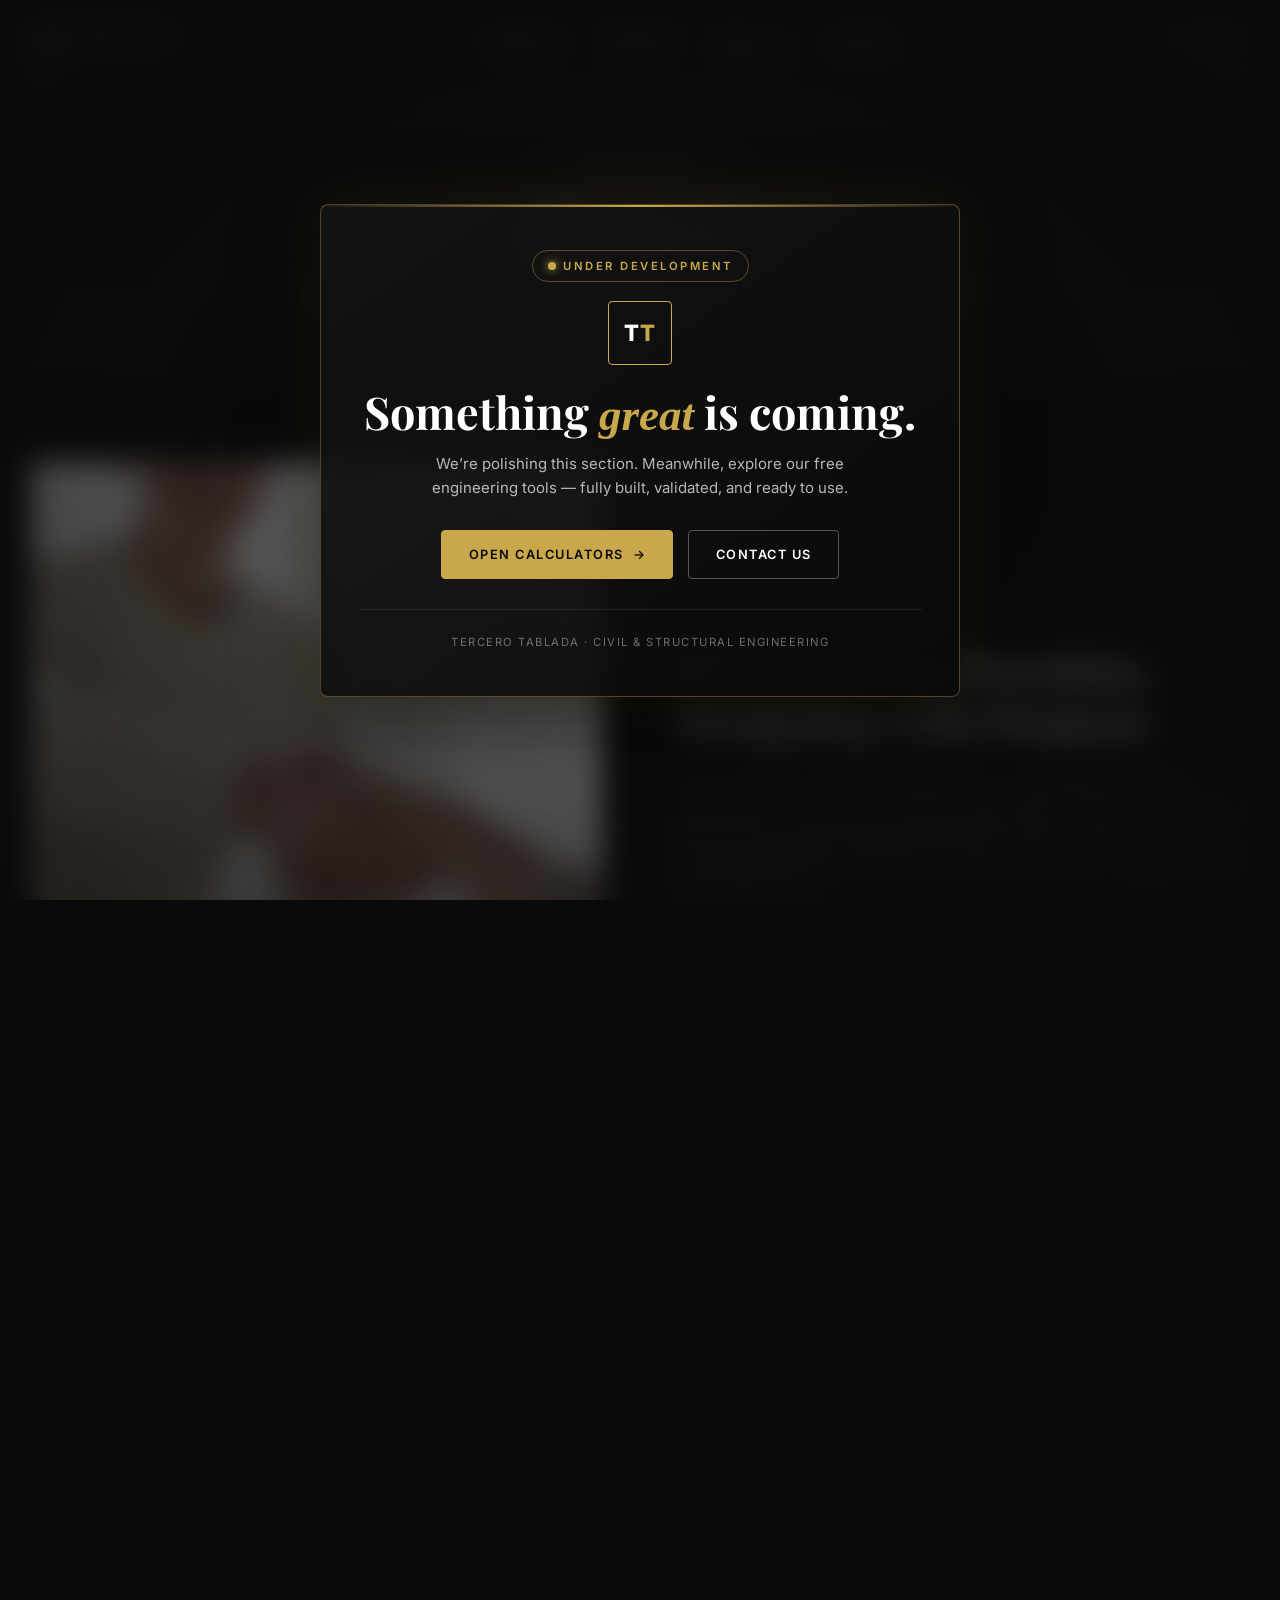
==== commit 1bc417e4: "Under development overlay on main pages + PNG logo exports Blur + "Under Development" overlay on ind" ====
--- a/about.html
+++ b/about.html
@@ -17,7 +17,7 @@
   <link href="https://fonts.googleapis.com/css2?family=Inter:wght@300;400;500;600;700;800;900&family=Playfair+Display:wght@400;500;600;700&display=swap" rel="stylesheet">
   <link rel="stylesheet" href="https://cdnjs.cloudflare.com/ajax/libs/font-awesome/6.5.1/css/all.min.css">
 </head>
-<body>
+<body class="under-dev">
 
   <div class="scroll-progress" id="scrollProgress"></div>
   <div class="cursor-dot" id="cursorDot"></div>
@@ -156,5 +156,27 @@
   </footer>
 
   <script src="assets/js/script.js"></script>
+
+  <!-- ========== UNDER DEVELOPMENT OVERLAY ========== -->
+  <div class="under-dev-overlay" role="dialog" aria-labelledby="udTitle" aria-describedby="udDesc">
+    <div class="under-dev-card">
+      <div class="under-dev-badge">
+        <span class="dot"></span>
+        <span data-en="Under Development" data-es="En Desarrollo">Under Development</span>
+      </div>
+      <div class="under-dev-logo"><span class="t1">T</span><span class="t2">T</span></div>
+      <h1 id="udTitle" class="under-dev-title" data-en="Something <span class='accent'>great</span> is coming." data-es="Algo <span class='accent'>grande</span> esta por llegar.">Something <span class="accent">great</span> is coming.</h1>
+      <p id="udDesc" class="under-dev-desc" data-en="We&rsquo;re polishing this section. Meanwhile, explore our free engineering tools &mdash; fully built, validated, and ready to use." data-es="Estamos puliendo esta seccion. Mientras tanto, explora nuestras herramientas de ingenieria gratuitas &mdash; completas, validadas y listas para usar.">We&rsquo;re polishing this section. Meanwhile, explore our free engineering tools &mdash; fully built, validated, and ready to use.</p>
+      <div class="under-dev-actions">
+        <a href="/resources/" class="under-dev-btn under-dev-btn--primary">
+          <span data-en="Open Calculators" data-es="Abrir Calculadoras">Open Calculators</span>
+          <span>&rarr;</span>
+        </a>
+        <a href="contact.html" class="under-dev-btn under-dev-btn--outline" data-en="Contact Us" data-es="Contactenos">Contact Us</a>
+      </div>
+      <div class="under-dev-footer" data-en="Tercero Tablada &middot; Civil &amp; Structural Engineering" data-es="Tercero Tablada &middot; Ingenieria Civil y Estructural">Tercero Tablada &middot; Civil &amp; Structural Engineering</div>
+    </div>
+  </div>
+
 </body>
 </html>
--- a/assets/css/styles.css
+++ b/assets/css/styles.css
@@ -3077,3 +3077,180 @@
     scroll-behavior: auto !important;
   }
 }
+
+/* ---------- UNDER DEVELOPMENT OVERLAY ---------- */
+body.under-dev {
+  overflow: hidden;
+  height: 100vh;
+}
+body.under-dev > *:not(.under-dev-overlay):not(script) {
+  filter: blur(14px) saturate(0.85);
+  -webkit-filter: blur(14px) saturate(0.85);
+  pointer-events: none !important;
+  user-select: none;
+}
+.under-dev-overlay {
+  position: fixed;
+  inset: 0;
+  z-index: 99999;
+  display: flex;
+  align-items: center;
+  justify-content: center;
+  padding: 2rem;
+  background: radial-gradient(ellipse at center, rgba(10,10,10,0.55) 0%, rgba(10,10,10,0.85) 100%);
+  backdrop-filter: blur(6px);
+  -webkit-backdrop-filter: blur(6px);
+  animation: udFadeIn 0.6s ease-out both;
+}
+@keyframes udFadeIn {
+  from { opacity: 0; }
+  to { opacity: 1; }
+}
+.under-dev-card {
+  max-width: 640px;
+  width: 100%;
+  text-align: center;
+  padding: 3rem 2.5rem;
+  background: linear-gradient(145deg, rgba(20,20,20,0.9), rgba(10,10,10,0.95));
+  border: 1px solid rgba(201, 168, 76, 0.35);
+  border-radius: 8px;
+  box-shadow:
+    0 25px 80px rgba(0,0,0,0.6),
+    0 0 60px rgba(201, 168, 76, 0.12),
+    inset 0 1px 0 rgba(255,255,255,0.05);
+  position: relative;
+  overflow: hidden;
+  animation: udCardIn 0.7s cubic-bezier(0.2, 0.9, 0.3, 1.2) both;
+}
+@keyframes udCardIn {
+  from { opacity: 0; transform: translateY(20px) scale(0.96); }
+  to { opacity: 1; transform: translateY(0) scale(1); }
+}
+.under-dev-card::before {
+  content: "";
+  position: absolute;
+  top: 0; left: 0; right: 0;
+  height: 2px;
+  background: linear-gradient(90deg, transparent, #c9a84c, transparent);
+  animation: udSweep 3s ease-in-out infinite;
+}
+@keyframes udSweep {
+  0%, 100% { opacity: 0.3; transform: translateX(-30%); }
+  50% { opacity: 1; transform: translateX(30%); }
+}
+.under-dev-logo {
+  width: 64px;
+  height: 64px;
+  margin: 0 auto 1.5rem;
+  border: 1.5px solid #c9a84c;
+  border-radius: 4px;
+  display: flex;
+  align-items: center;
+  justify-content: center;
+  font-family: 'Inter', sans-serif;
+  font-weight: 800;
+  font-size: 1.5rem;
+  letter-spacing: 1px;
+  position: relative;
+}
+.under-dev-logo .t1 { color: #fff; }
+.under-dev-logo .t2 { color: #c9a84c; }
+.under-dev-badge {
+  display: inline-flex;
+  align-items: center;
+  gap: 0.5rem;
+  font-family: 'Inter', sans-serif;
+  font-size: 0.75rem;
+  font-weight: 600;
+  letter-spacing: 2.5px;
+  text-transform: uppercase;
+  color: #c9a84c;
+  padding: 0.4rem 1rem;
+  border: 1px solid rgba(201, 168, 76, 0.4);
+  border-radius: 999px;
+  margin-bottom: 1.25rem;
+}
+.under-dev-badge .dot {
+  width: 8px; height: 8px; border-radius: 50%;
+  background: #c9a84c;
+  box-shadow: 0 0 10px #c9a84c;
+  animation: udPulse 1.6s ease-in-out infinite;
+}
+@keyframes udPulse {
+  0%, 100% { opacity: 0.5; transform: scale(0.9); }
+  50% { opacity: 1; transform: scale(1.15); }
+}
+.under-dev-title {
+  font-family: 'Playfair Display', serif;
+  font-size: clamp(2rem, 5vw, 3rem);
+  font-weight: 700;
+  color: #fff;
+  line-height: 1.1;
+  margin-bottom: 0.75rem;
+}
+.under-dev-title .accent { color: #c9a84c; font-style: italic; }
+.under-dev-desc {
+  font-family: 'Inter', sans-serif;
+  font-size: 1rem;
+  line-height: 1.6;
+  color: rgba(255,255,255,0.7);
+  margin-bottom: 2rem;
+  max-width: 480px;
+  margin-left: auto;
+  margin-right: auto;
+}
+.under-dev-actions {
+  display: flex;
+  gap: 1rem;
+  justify-content: center;
+  flex-wrap: wrap;
+}
+.under-dev-btn {
+  display: inline-flex;
+  align-items: center;
+  gap: 0.6rem;
+  padding: 0.9rem 1.75rem;
+  font-family: 'Inter', sans-serif;
+  font-size: 0.85rem;
+  font-weight: 600;
+  letter-spacing: 1.5px;
+  text-transform: uppercase;
+  text-decoration: none;
+  border-radius: 4px;
+  transition: all 0.3s ease;
+  cursor: pointer;
+}
+.under-dev-btn--primary {
+  background: #c9a84c;
+  color: #0a0a0a;
+  border: 1px solid #c9a84c;
+}
+.under-dev-btn--primary:hover {
+  background: #d4b55a;
+  transform: translateY(-2px);
+  box-shadow: 0 10px 30px rgba(201, 168, 76, 0.35);
+}
+.under-dev-btn--outline {
+  background: transparent;
+  color: #fff;
+  border: 1px solid rgba(255,255,255,0.3);
+}
+.under-dev-btn--outline:hover {
+  border-color: #c9a84c;
+  color: #c9a84c;
+}
+.under-dev-footer {
+  margin-top: 2rem;
+  padding-top: 1.5rem;
+  border-top: 1px solid rgba(255,255,255,0.08);
+  font-family: 'Inter', sans-serif;
+  font-size: 0.75rem;
+  letter-spacing: 1.5px;
+  text-transform: uppercase;
+  color: rgba(255,255,255,0.4);
+}
+@media (max-width: 540px) {
+  .under-dev-card { padding: 2rem 1.5rem; }
+  .under-dev-actions { flex-direction: column; }
+  .under-dev-btn { width: 100%; justify-content: center; }
+}
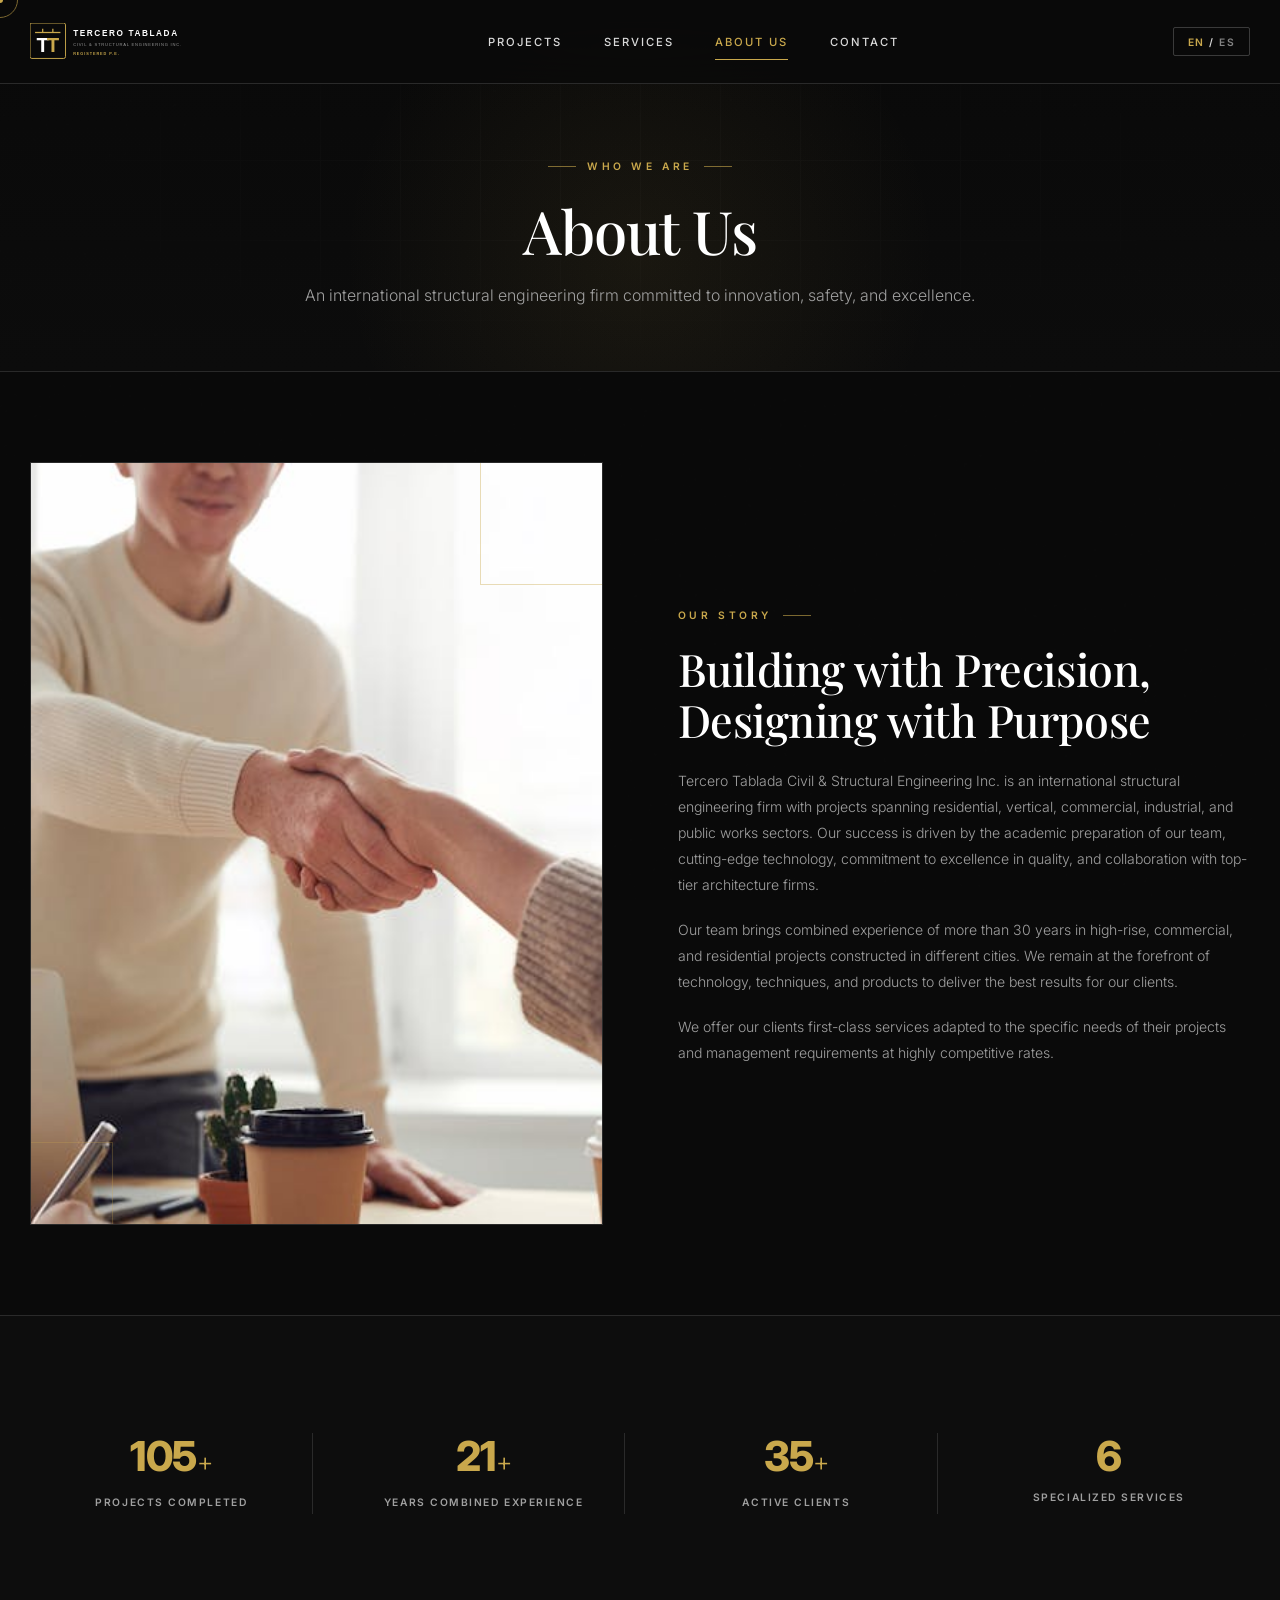
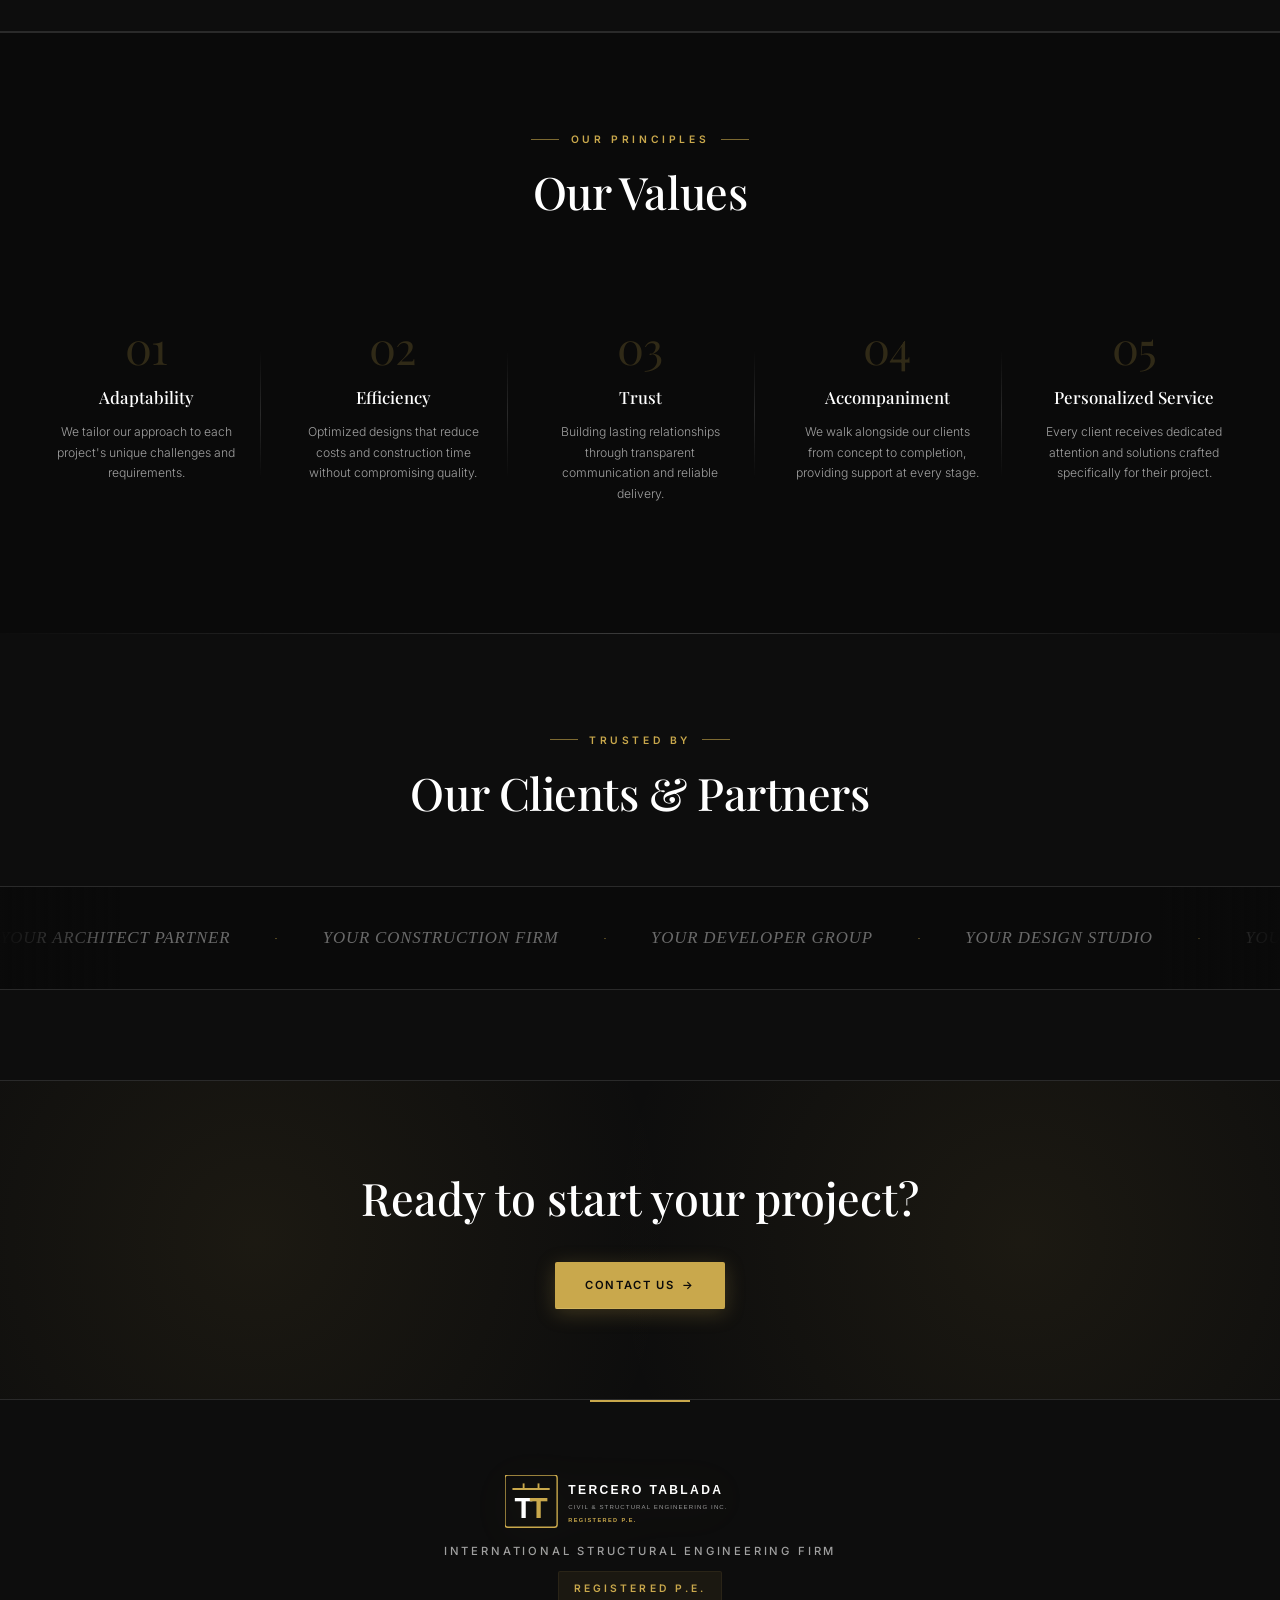
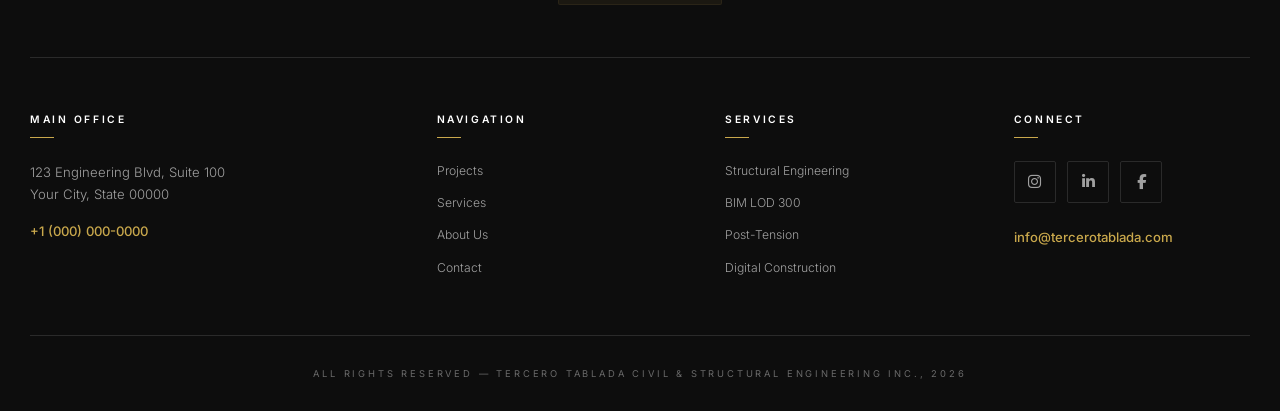
==== commit 730f6326: "Trim credential to "Registered P.E." and remove under-dev overlay - Remove ", S.E." from credential " ====
--- a/about.html
+++ b/about.html
@@ -17,7 +17,7 @@
   <link href="https://fonts.googleapis.com/css2?family=Inter:wght@300;400;500;600;700;800;900&family=Playfair+Display:wght@400;500;600;700&display=swap" rel="stylesheet">
   <link rel="stylesheet" href="https://cdnjs.cloudflare.com/ajax/libs/font-awesome/6.5.1/css/all.min.css">
 </head>
-<body class="under-dev">
+<body>
 
   <div class="scroll-progress" id="scrollProgress"></div>
   <div class="cursor-dot" id="cursorDot"></div>
@@ -144,7 +144,7 @@
   <!-- FOOTER -->
   <footer class="footer">
     <div class="container">
-      <div class="footer__top"><div class="footer__brand"><img src="assets/img/logo-tt-v2.svg" alt="Tercero Tablada" class="footer__logo-img"><p class="footer__tagline" data-en="International Structural Engineering Firm" data-es="Despacho Internacional de Ingenieria Estructural">International Structural Engineering Firm</p><p class="footer__credential">Registered P.E., S.E.</p></div></div>
+      <div class="footer__top"><div class="footer__brand"><img src="assets/img/logo-tt-v2.svg" alt="Tercero Tablada" class="footer__logo-img"><p class="footer__tagline" data-en="International Structural Engineering Firm" data-es="Despacho Internacional de Ingenieria Estructural">International Structural Engineering Firm</p><p class="footer__credential">Registered P.E.</p></div></div>
       <div class="footer__grid">
         <div class="footer__office"><h4 data-en="Main Office" data-es="Oficina Principal">Main Office</h4><p>123 Engineering Blvd, Suite 100<br>Your City, State 00000</p><a href="tel:+10000000000">+1 (000) 000-0000</a></div>
         <div class="footer__links"><h4 data-en="Navigation" data-es="Navegacion">Navigation</h4><a href="projects.html" data-en="Projects" data-es="Proyectos">Projects</a><a href="services.html" data-en="Services" data-es="Servicios">Services</a><a href="about.html" data-en="About Us" data-es="Nosotros">About Us</a><a href="contact.html" data-en="Contact" data-es="Contacto">Contact</a></div>
@@ -157,26 +157,5 @@
 
   <script src="assets/js/script.js"></script>
 
-  <!-- ========== UNDER DEVELOPMENT OVERLAY ========== -->
-  <div class="under-dev-overlay" role="dialog" aria-labelledby="udTitle" aria-describedby="udDesc">
-    <div class="under-dev-card">
-      <div class="under-dev-badge">
-        <span class="dot"></span>
-        <span data-en="Under Development" data-es="En Desarrollo">Under Development</span>
-      </div>
-      <div class="under-dev-logo"><span class="t1">T</span><span class="t2">T</span></div>
-      <h1 id="udTitle" class="under-dev-title" data-en="Something <span class='accent'>great</span> is coming." data-es="Algo <span class='accent'>grande</span> esta por llegar.">Something <span class="accent">great</span> is coming.</h1>
-      <p id="udDesc" class="under-dev-desc" data-en="We&rsquo;re polishing this section. Meanwhile, explore our free engineering tools &mdash; fully built, validated, and ready to use." data-es="Estamos puliendo esta seccion. Mientras tanto, explora nuestras herramientas de ingenieria gratuitas &mdash; completas, validadas y listas para usar.">We&rsquo;re polishing this section. Meanwhile, explore our free engineering tools &mdash; fully built, validated, and ready to use.</p>
-      <div class="under-dev-actions">
-        <a href="/resources/" class="under-dev-btn under-dev-btn--primary">
-          <span data-en="Open Calculators" data-es="Abrir Calculadoras">Open Calculators</span>
-          <span>&rarr;</span>
-        </a>
-        <a href="contact.html" class="under-dev-btn under-dev-btn--outline" data-en="Contact Us" data-es="Contactenos">Contact Us</a>
-      </div>
-      <div class="under-dev-footer" data-en="Tercero Tablada &middot; Civil &amp; Structural Engineering" data-es="Tercero Tablada &middot; Ingenieria Civil y Estructural">Tercero Tablada &middot; Civil &amp; Structural Engineering</div>
-    </div>
-  </div>
-
 </body>
 </html>
